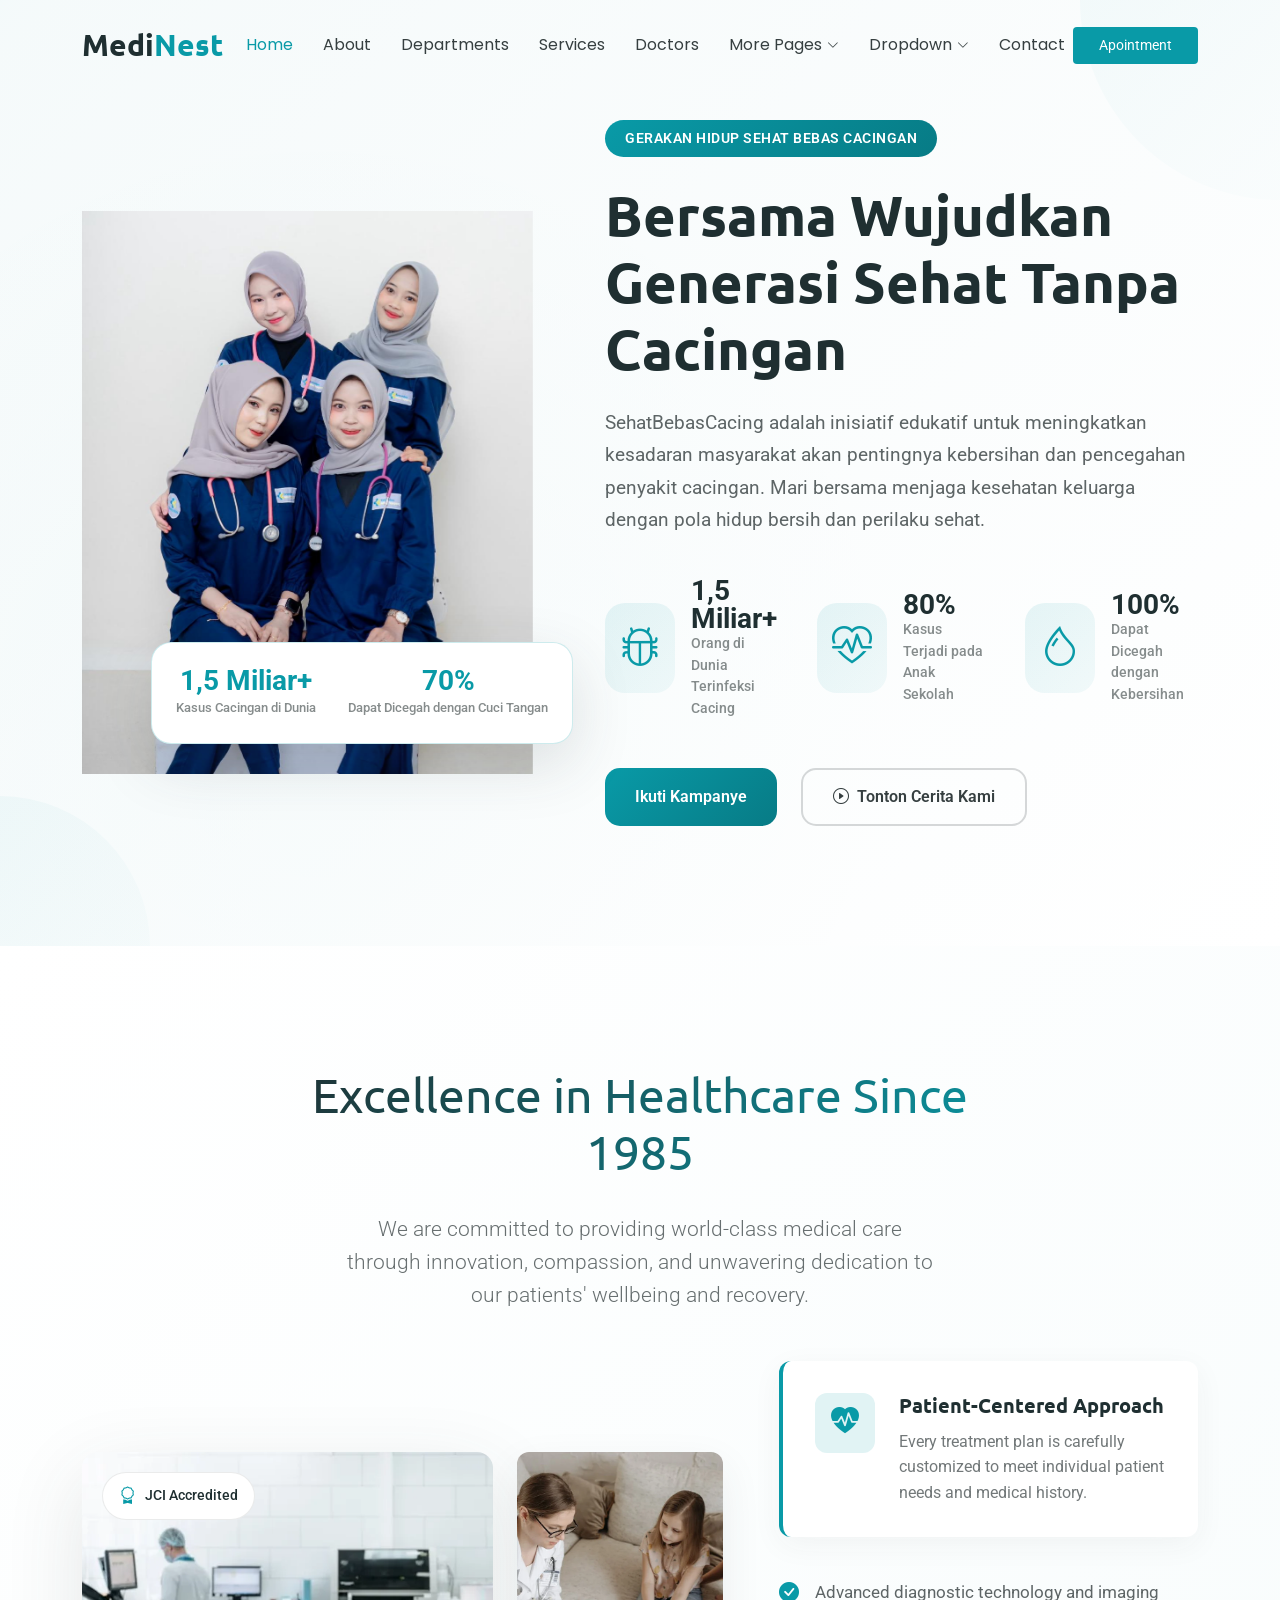
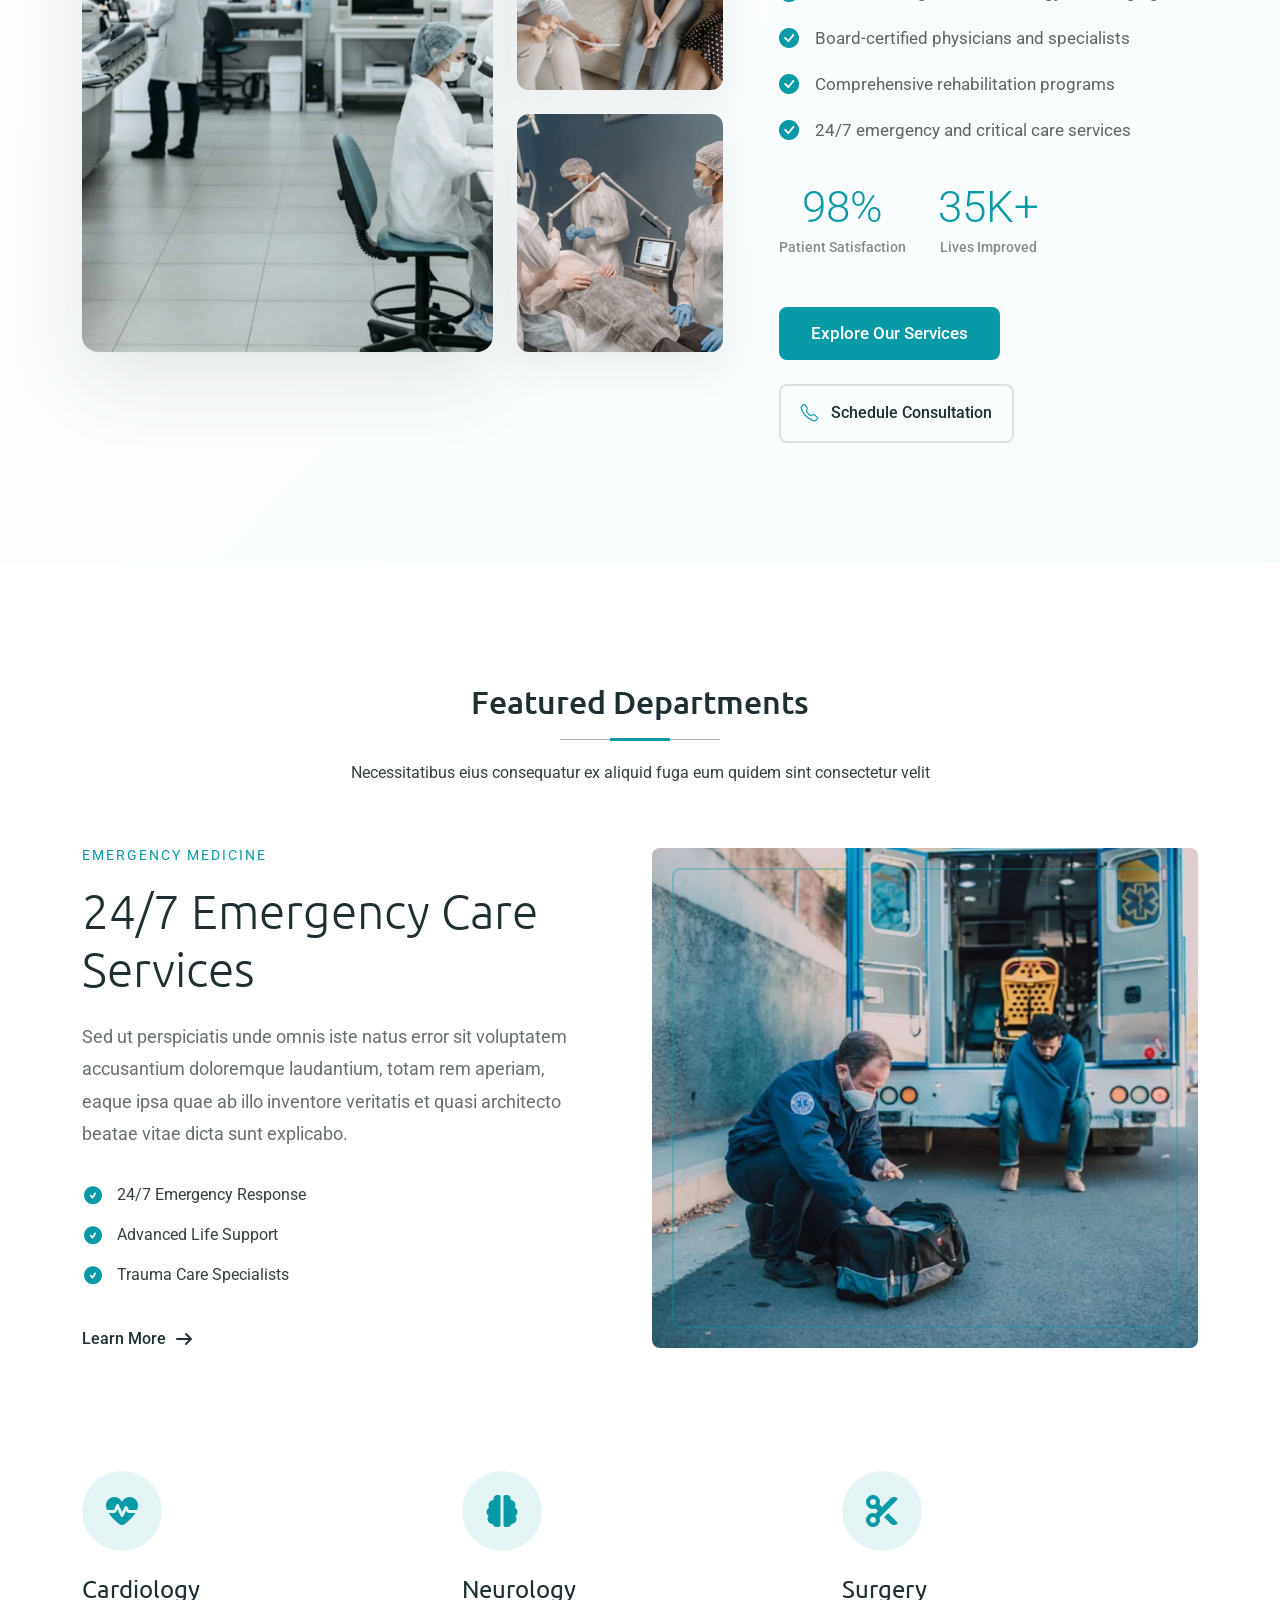
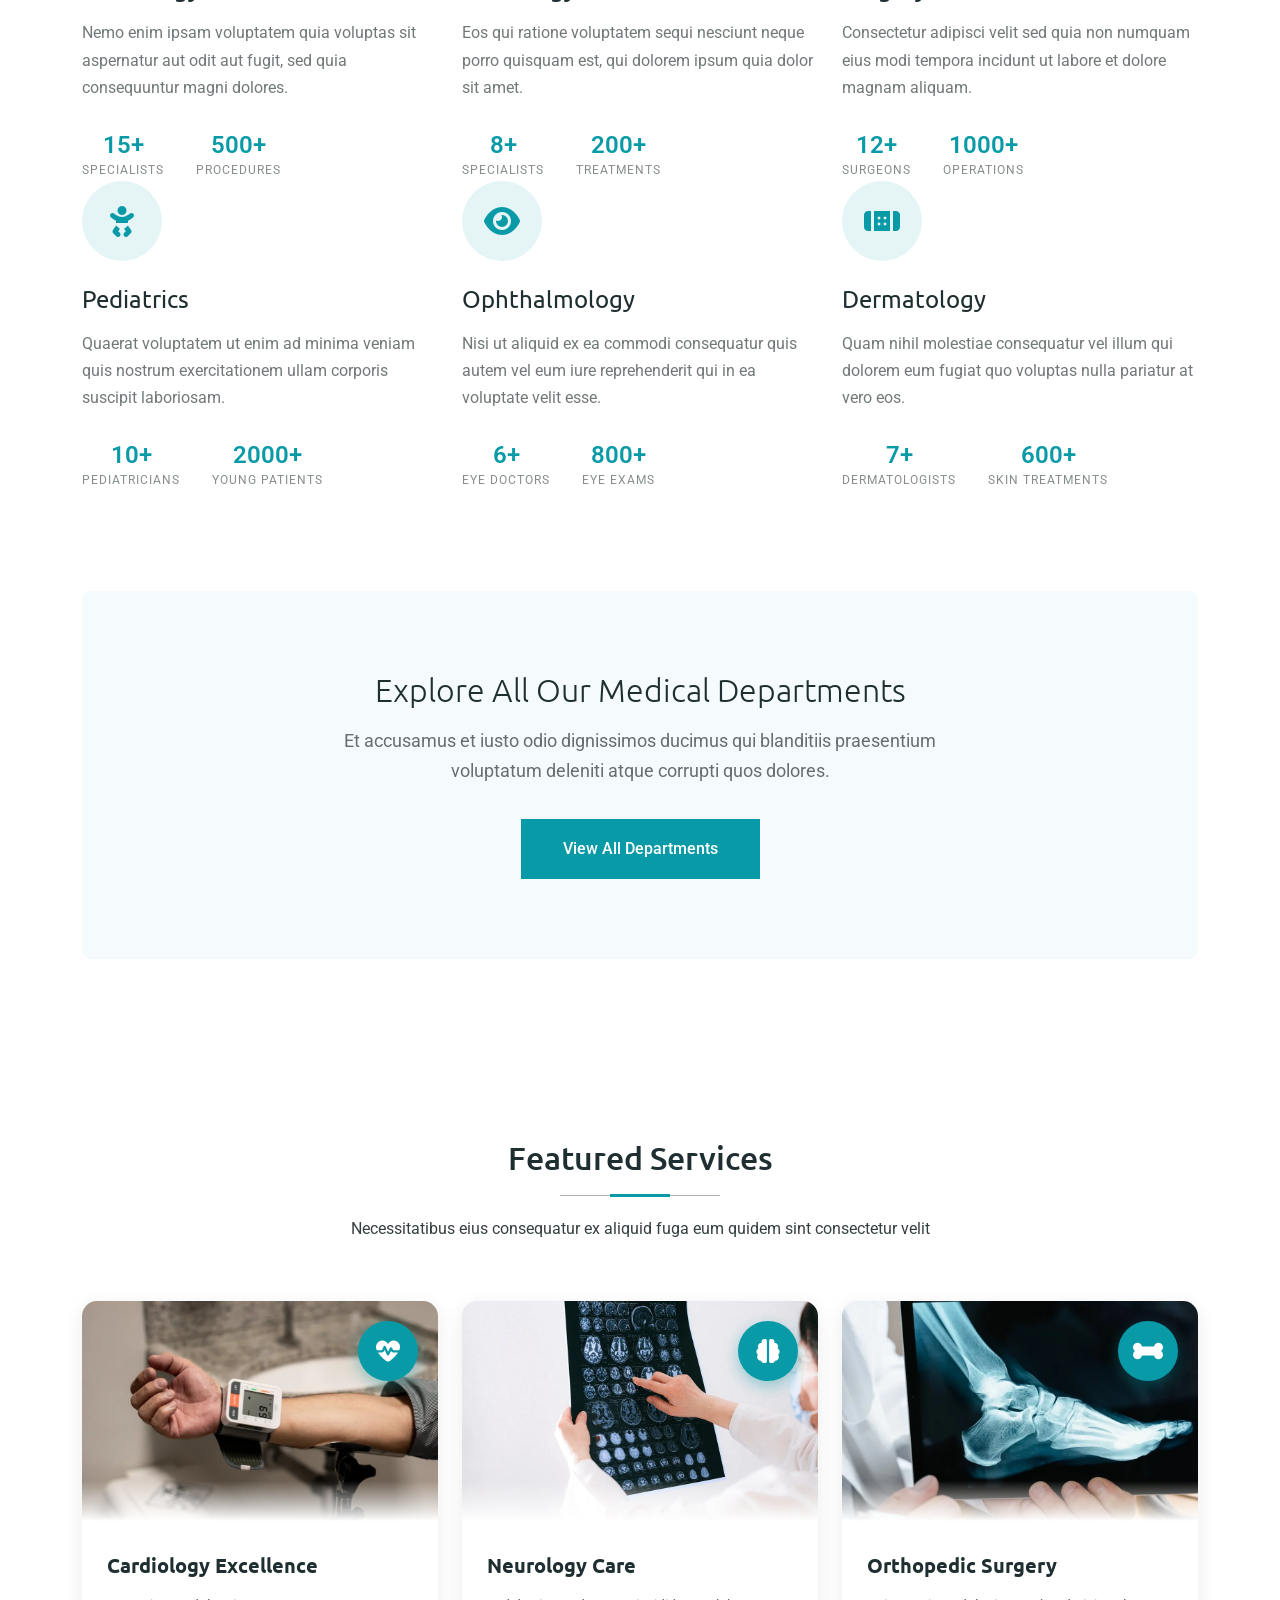
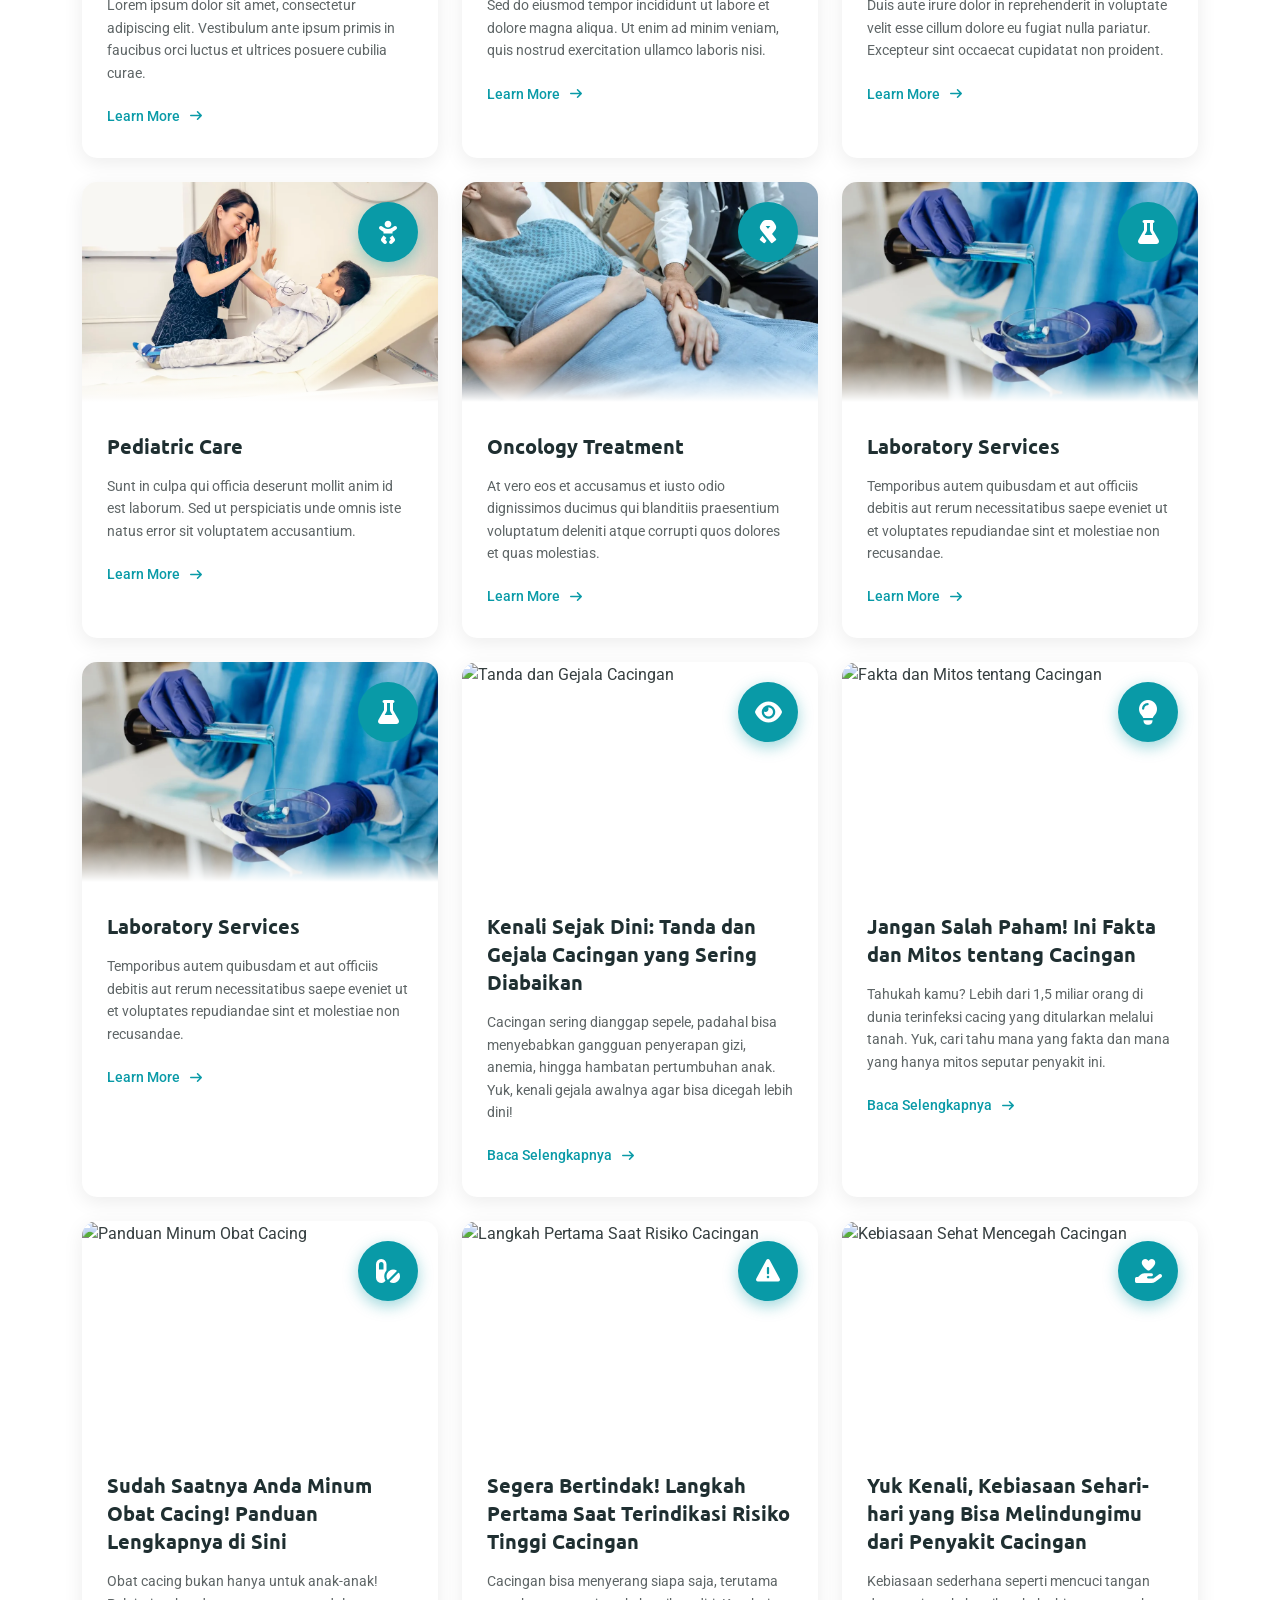
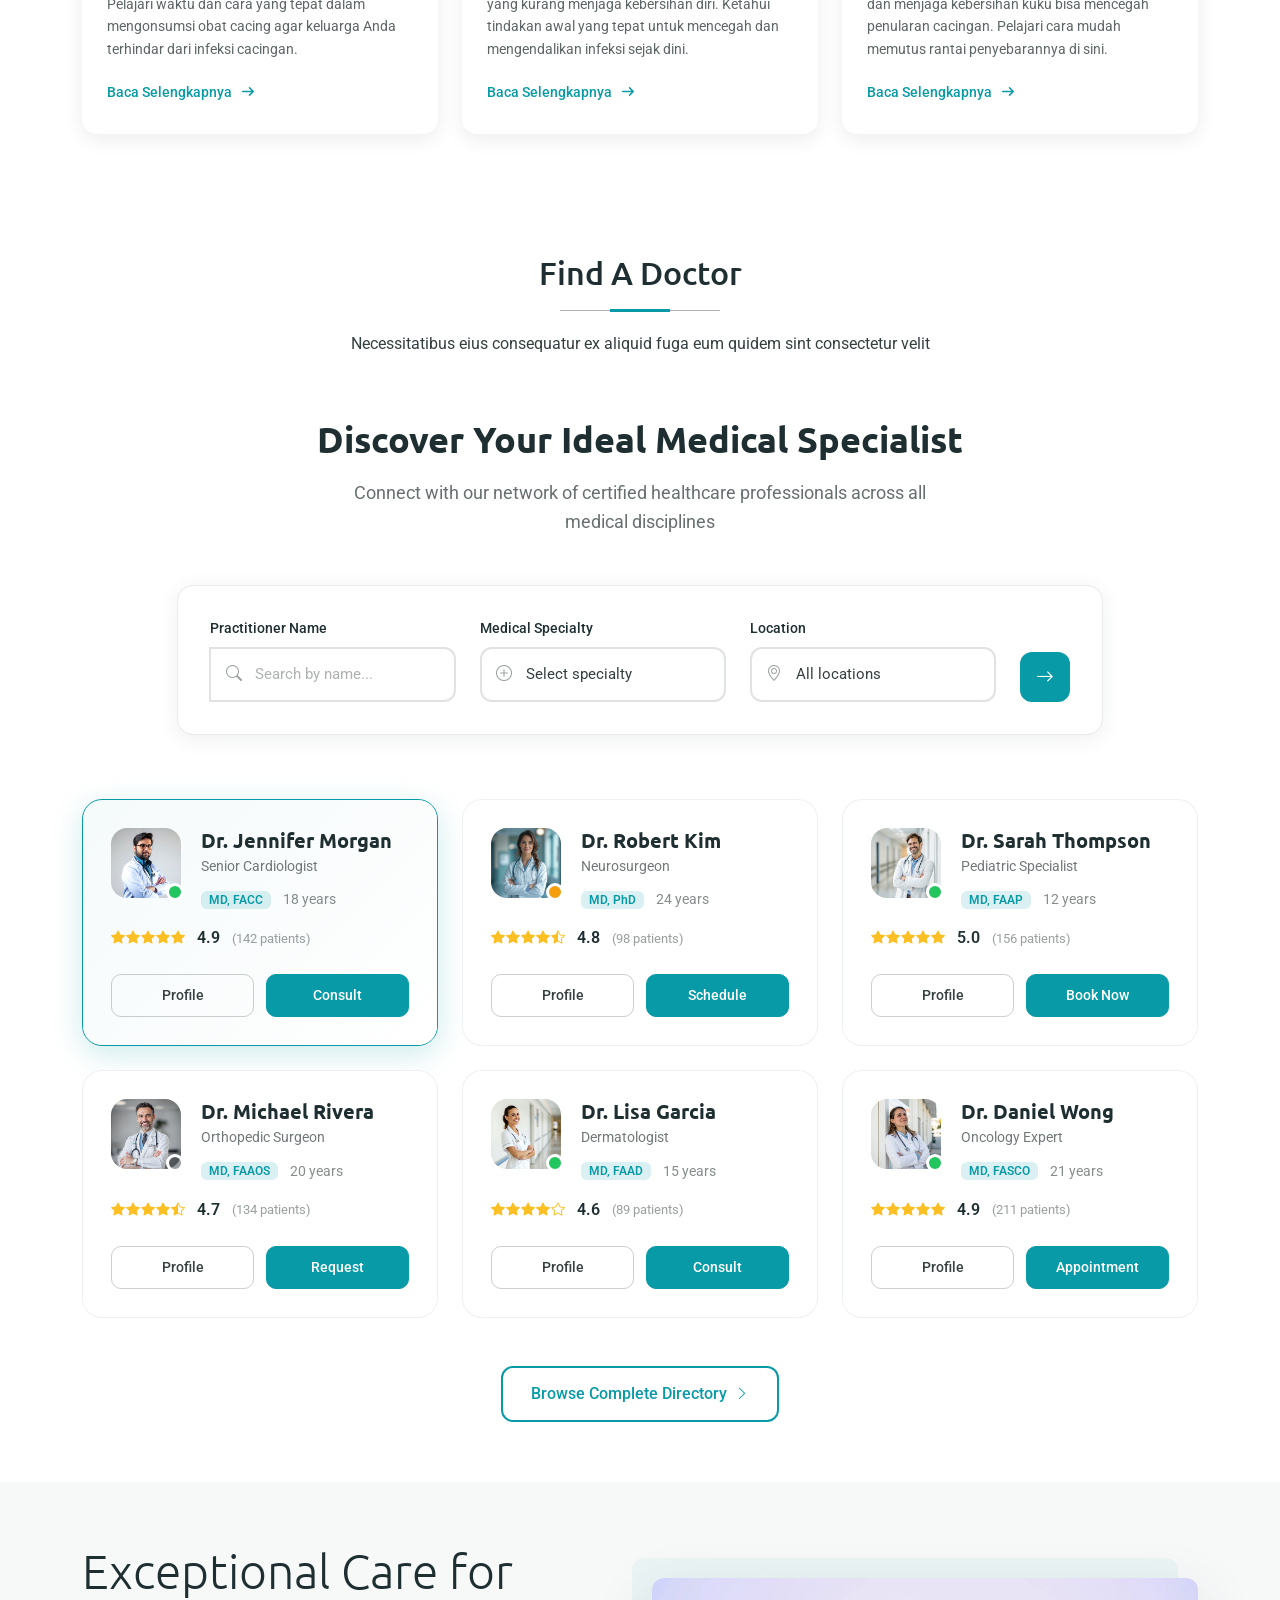
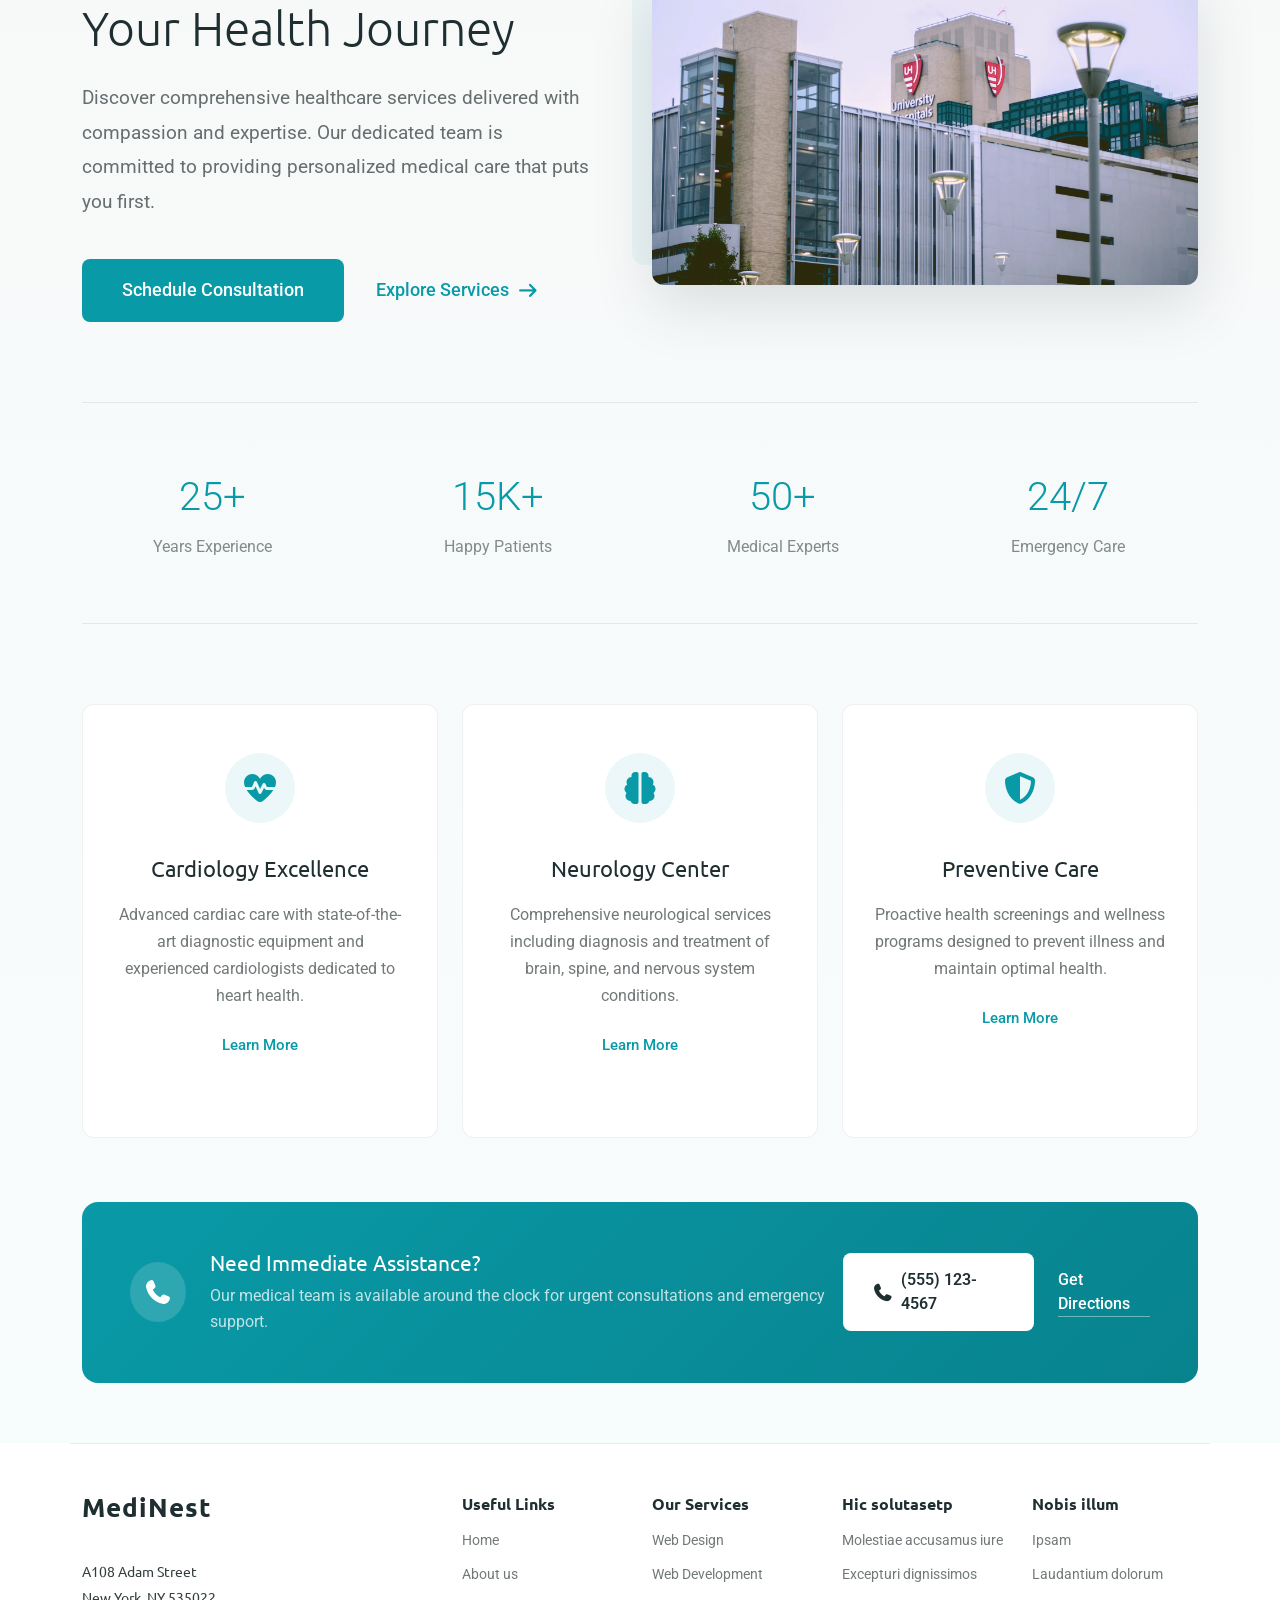
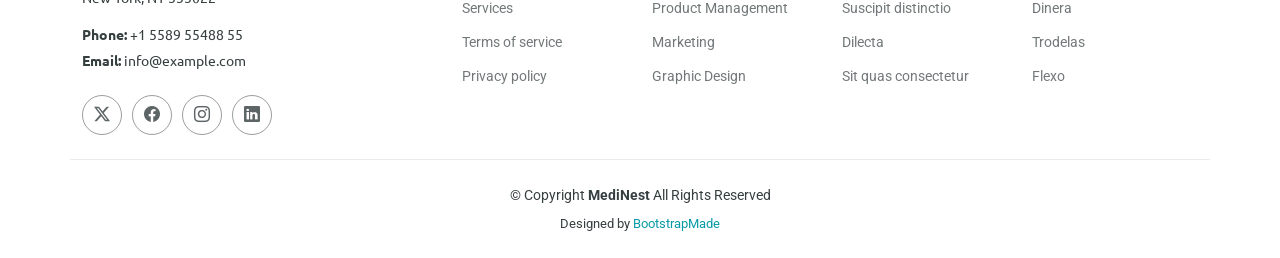
==== index.html @ 5db94410 "first commit" ====
<!DOCTYPE html>
<html lang="en">

<head>
    <meta charset="utf-8">
    <meta content="width=device-width, initial-scale=1.0" name="viewport">
    <title>Index - MediNest Bootstrap Template</title>
    <meta name="description" content="">
    <meta name="keywords" content="">

    <!-- Favicons -->
    <link href="assets/img/favicon.png" rel="icon">
    <link href="assets/img/apple-touch-icon.png" rel="apple-touch-icon">

    <!-- Fonts -->
    <link href="https://fonts.googleapis.com" rel="preconnect">
    <link href="https://fonts.gstatic.com" rel="preconnect" crossorigin>
    <link
        href="https://fonts.googleapis.com/css2?family=Roboto:ital,wght@0,100;0,300;0,400;0,500;0,700;0,900;1,100;1,300;1,400;1,500;1,700;1,900&family=Poppins:ital,wght@0,100;0,200;0,300;0,400;0,500;0,600;0,700;0,800;0,900;1,100;1,200;1,300;1,400;1,500;1,600;1,700;1,800;1,900&family=Ubuntu:ital,wght@0,300;0,400;0,500;0,700;1,300;1,400;1,500;1,700&display=swap"
        rel="stylesheet">

    <!-- Vendor CSS Files -->
    <link href="assets/vendor/bootstrap/css/bootstrap.min.css" rel="stylesheet">
    <link href="assets/vendor/bootstrap-icons/bootstrap-icons.css" rel="stylesheet">
    <link href="assets/vendor/aos/aos.css" rel="stylesheet">
    <link href="assets/vendor/glightbox/css/glightbox.min.css" rel="stylesheet">
    <link href="assets/vendor/fontawesome-free/css/all.min.css" rel="stylesheet">
    <link href="assets/vendor/swiper/swiper-bundle.min.css" rel="stylesheet">

    <!-- Main CSS File -->
    <link href="assets/css/main.css" rel="stylesheet">

    <!-- =======================================================
  * Template Name: MediNest
  * Template URL: https://bootstrapmade.com/medinest-bootstrap-hospital-template/
  * Updated: Aug 11 2025 with Bootstrap v5.3.7
  * Author: BootstrapMade.com
  * License: https://bootstrapmade.com/license/
  ======================================================== -->
</head>

<body class="index-page">

    <header id="header" class="header d-flex align-items-center fixed-top">
        <div class="container position-relative d-flex align-items-center justify-content-between">

            <a href="index.html" class="logo d-flex align-items-center me-auto me-xl-0">
                <!-- Uncomment the line below if you also wish to use an image logo -->
                <!-- <img src="assets/img/logo.webp" alt=""> -->
                <h1 class="sitename">Medi<span>Nest</span></h1>
            </a>

            <nav id="navmenu" class="navmenu">
                <ul>
                    <li><a href="index.html" class="active">Home</a></li>
                    <li><a href="about.html">About</a></li>
                    <li><a href="departments.html">Departments</a></li>
                    <li><a href="services.html">Services</a></li>
                    <li><a href="doctors.html">Doctors</a></li>
                    <li class="dropdown"><a href="#"><span>More Pages</span> <i
                                class="bi bi-chevron-down toggle-dropdown"></i></a>
                        <ul>
                            <li><a href="department-details.html">Department Details</a></li>
                            <li><a href="service-details.html">Service Details</a></li>
                            <li><a href="appointment.html">Appointment</a></li>
                            <li><a href="testimonials.html">Testimonials</a></li>
                            <li><a href="faq.html">Frequently Asked Questions</a></li>
                            <li><a href="gallery.html">Gallery</a></li>
                            <li><a href="terms.html">Terms</a></li>
                            <li><a href="privacy.html">Privacy</a></li>
                            <li><a href="404.html">404</a></li>
                        </ul>
                    </li>
                    <li class="dropdown"><a href="#"><span>Dropdown</span> <i
                                class="bi bi-chevron-down toggle-dropdown"></i></a>
                        <ul>
                            <li><a href="#">Dropdown 1</a></li>
                            <li class="dropdown"><a href="#"><span>Deep Dropdown</span> <i
                                        class="bi bi-chevron-down toggle-dropdown"></i></a>
                                <ul>
                                    <li><a href="#">Deep Dropdown 1</a></li>
                                    <li><a href="#">Deep Dropdown 2</a></li>
                                    <li><a href="#">Deep Dropdown 3</a></li>
                                    <li><a href="#">Deep Dropdown 4</a></li>
                                    <li><a href="#">Deep Dropdown 5</a></li>
                                </ul>
                            </li>
                            <li><a href="#">Dropdown 2</a></li>
                            <li><a href="#">Dropdown 3</a></li>
                            <li><a href="#">Dropdown 4</a></li>
                        </ul>
                    </li>
                    <li><a href="contact.html">Contact</a></li>
                </ul>
                <i class="mobile-nav-toggle d-xl-none bi bi-list"></i>
            </nav>

            <a class="btn-getstarted" href="apointment.html">Apointment</a>

        </div>
    </header>

    <main class="main">

        <!-- Hero Section -->
        <section id="hero" class="hero section">
            <div class="container">
                <div class="row align-items-center">
                    <div class="col-lg-5">
                        <div class="hero-image" data-aos="fade-right" data-aos-delay="100">
                            <!-- <img src="assets/img/cacing/bareng2.jpg" alt="Healthcare Professional" class="img-fluid main-image"> -->
                            <div id="carouselExampleSlidesOnly" class="carousel slide" data-ride="carousel"
                                data-bs-ride="carousel" data-bs-interval="3000">
                                <div class="carousel-inner">
                                    <div class="carousel-item active">
                                        <img class="d-block w-100" src="assets/img/cacing/bareng1.jpg"
                                            alt="Edukasi Cegah Cacingan 1">
                                    </div>
                                    <div class="carousel-item">
                                        <img class="d-block w-100" src="assets/img/cacing/bareng2.jpg"
                                            alt="Edukasi Cegah Cacingan 2">
                                    </div>
                                    <div class="carousel-item">
                                        <img class="d-block w-100" src="assets/img/cacing/bareng3.jpg"
                                            alt="Edukasi Cegah Cacingan 3">
                                    </div>
                                </div>
                            </div>
                            <!-- <div class="floating-card emergency-card" data-aos="fade-up" data-aos-delay="300">
                                <div class="card-content">
                                    <i class="bi bi-telephone-fill"></i>
                                    <div class="text">
                                        <span class="label">Layanan Konsultasi</span>
                                        <span class="number">+62 811-2345-678</span>
                                    </div>
                                </div>
                            </div> -->
                            <div class="floating-card stats-card" data-aos="fade-up" data-aos-delay="400">
                                <div class="stat-item">
                                    <span class="number">1,5 Miliar+</span>
                                    <span class="label">Kasus Cacingan di Dunia</span>
                                </div>
                                <div class="stat-item">
                                    <span class="number">70%</span>
                                    <span class="label">Dapat Dicegah dengan Cuci Tangan</span>
                                </div>
                            </div>

                        </div>
                    </div>

                    <div class="col-lg-7">
                        <div class="hero-content" data-aos="fade-left" data-aos-delay="200">
                            <div class="badge-container">
                                <span class="hero-badge">Gerakan Hidup Sehat Bebas Cacingan</span>
                            </div>

                            <h1 class="hero-title">Bersama Wujudkan Generasi Sehat Tanpa Cacingan</h1>
                            <p class="hero-description">
                                SehatBebasCacing adalah inisiatif edukatif untuk meningkatkan kesadaran masyarakat akan
                                pentingnya kebersihan dan pencegahan penyakit cacingan.
                                Mari bersama menjaga kesehatan keluarga dengan pola hidup bersih dan perilaku sehat.
                            </p>

                            <div class="hero-stats">
                                <div class="stat-group">
                                    <div class="stat">
                                        <i class="bi bi-bug"></i>
                                        <div class="stat-text">
                                            <span class="number">1,5 Miliar+</span>
                                            <span class="label">Orang di Dunia Terinfeksi Cacing</span>
                                        </div>
                                    </div>
                                    <div class="stat">
                                        <i class="bi bi-heart-pulse"></i>
                                        <div class="stat-text">
                                            <span class="number">80%</span>
                                            <span class="label">Kasus Terjadi pada Anak Sekolah</span>
                                        </div>
                                    </div>
                                    <div class="stat">
                                        <i class="bi bi-droplet"></i>
                                        <div class="stat-text">
                                            <span class="number">100%</span>
                                            <span class="label">Dapat Dicegah dengan Kebersihan</span>
                                        </div>
                                    </div>
                                </div>
                            </div>


                            <div class="cta-section">
                                <div class="cta-buttons">
                                    <a href="#" class="btn btn-primary">Ikuti Kampanye</a>
                                    <a href="https://www.youtube.com/watch?v=Y7f98aduVJ8"
                                        class="btn btn-secondary glightbox">
                                        <i class="bi bi-play-circle"></i>
                                        Tonton Cerita Kami
                                    </a>
                                </div>
                                <!-- <div class="quick-actions">
                                    <a href="#" class="action-link">
                                        <i class="bi bi-calendar-check"></i>
                                        <span>Jadwal Kegiatan</span>
                                    </a>
                                    <a href="#" class="action-link">
                                        <i class="bi bi-chat-dots"></i>
                                        <span>Konsultasi Online</span>
                                    </a>
                                    <a href="#" class="action-link">
                                        <i class="bi bi-file-medical"></i>
                                        <span>Materi Edukasi</span>
                                    </a>
                                </div> -->
                            </div>
                        </div>
                    </div>
                </div>
            </div>

            <div class="background-elements">
                <div class="bg-shape shape-1"></div>
                <div class="bg-shape shape-2"></div>
                <div class="bg-pattern"></div>
            </div>
        </section><!-- /Hero Section -->


        <!-- Home About Section -->
        <section id="home-about" class="home-about section">

            <div class="container" data-aos="fade-up" data-aos-delay="100">

                <div class="row">
                    <div class="col-lg-8 mx-auto text-center mb-5" data-aos="fade-up" data-aos-delay="150">
                        <h2 class="section-heading">Excellence in Healthcare Since 1985</h2>
                        <p class="lead-description">We are committed to providing world-class medical care through
                            innovation, compassion, and unwavering dedication to our patients' wellbeing and recovery.
                        </p>
                    </div>
                </div>

                <div class="row align-items-center gy-5">
                    <div class="col-lg-7" data-aos="fade-right" data-aos-delay="200">
                        <div class="image-grid">
                            <div class="primary-image">
                                <img src="assets/img/health/facilities-6.webp" alt="Modern hospital facility"
                                    class="img-fluid">
                                <div class="certification-badge">
                                    <i class="bi bi-award"></i>
                                    <span>JCI Accredited</span>
                                </div>
                            </div>
                            <div class="secondary-images">
                                <div class="small-image">
                                    <img src="assets/img/health/consultation-3.webp" alt="Doctor consultation"
                                        class="img-fluid">
                                </div>
                                <div class="small-image">
                                    <img src="assets/img/health/surgery-2.webp" alt="Medical procedure"
                                        class="img-fluid">
                                </div>
                            </div>
                        </div>
                    </div>

                    <div class="col-lg-5" data-aos="fade-left" data-aos-delay="300">
                        <div class="content-wrapper">
                            <div class="highlight-box">
                                <div class="highlight-icon">
                                    <i class="bi bi-heart-pulse-fill"></i>
                                </div>
                                <div class="highlight-content">
                                    <h4>Patient-Centered Approach</h4>
                                    <p>Every treatment plan is carefully customized to meet individual patient needs and
                                        medical history.</p>
                                </div>
                            </div>

                            <div class="feature-list">
                                <div class="feature-item">
                                    <div class="feature-icon">
                                        <i class="bi bi-check-circle-fill"></i>
                                    </div>
                                    <div class="feature-text">Advanced diagnostic technology and imaging</div>
                                </div>
                                <div class="feature-item">
                                    <div class="feature-icon">
                                        <i class="bi bi-check-circle-fill"></i>
                                    </div>
                                    <div class="feature-text">Board-certified physicians and specialists</div>
                                </div>
                                <div class="feature-item">
                                    <div class="feature-icon">
                                        <i class="bi bi-check-circle-fill"></i>
                                    </div>
                                    <div class="feature-text">Comprehensive rehabilitation programs</div>
                                </div>
                                <div class="feature-item">
                                    <div class="feature-icon">
                                        <i class="bi bi-check-circle-fill"></i>
                                    </div>
                                    <div class="feature-text">24/7 emergency and critical care services</div>
                                </div>
                            </div>

                            <div class="metrics-row">
                                <div class="metric-box">
                                    <div class="metric-number">
                                        <span class="purecounter" data-purecounter-start="0"
                                            data-purecounter-end="98" data-purecounter-duration="0">98</span>%
                                    </div>
                                    <div class="metric-label">Patient Satisfaction</div>
                                </div>
                                <div class="metric-box">
                                    <div class="metric-number">
                                        <span class="purecounter" data-purecounter-start="0"
                                            data-purecounter-end="35" data-purecounter-duration="0">35</span>K+
                                    </div>
                                    <div class="metric-label">Lives Improved</div>
                                </div>
                            </div>

                            <div class="action-buttons">
                                <a href="about.html" class="btn-explore">Explore Our Services</a>
                                <a href="contact.html" class="btn-contact">
                                    <i class="bi bi-telephone"></i>
                                    Schedule Consultation
                                </a>
                            </div>
                        </div>
                    </div>
                </div>

            </div>

        </section><!-- /Home About Section -->

        <!-- Featured Departments Section -->
        <section id="featured-departments" class="featured-departments section">

            <!-- Section Title -->
            <div class="container section-title" data-aos="fade-up">
                <h2>Featured Departments</h2>
                <p>Necessitatibus eius consequatur ex aliquid fuga eum quidem sint consectetur velit</p>
            </div><!-- End Section Title -->

            <div class="container" data-aos="fade-up" data-aos-delay="100">

                <div class="departments-showcase">

                    <div class="featured-department" data-aos="fade-up" data-aos-delay="200">
                        <div class="row align-items-center">
                            <div class="col-lg-6 order-lg-1">
                                <div class="department-content">
                                    <div class="department-category">Emergency Medicine</div>
                                    <h2 class="department-title">24/7 Emergency Care Services</h2>
                                    <p class="department-description">Sed ut perspiciatis unde omnis iste natus error
                                        sit voluptatem accusantium doloremque laudantium, totam rem aperiam, eaque ipsa
                                        quae ab illo inventore veritatis et quasi architecto beatae vitae dicta sunt
                                        explicabo.</p>
                                    <div class="department-features">
                                        <div class="feature-item">
                                            <i class="fas fa-check-circle"></i>
                                            <span>24/7 Emergency Response</span>
                                        </div>
                                        <div class="feature-item">
                                            <i class="fas fa-check-circle"></i>
                                            <span>Advanced Life Support</span>
                                        </div>
                                        <div class="feature-item">
                                            <i class="fas fa-check-circle"></i>
                                            <span>Trauma Care Specialists</span>
                                        </div>
                                    </div>
                                    <a href="#" class="cta-link">Learn More <i
                                            class="fas fa-arrow-right"></i></a>
                                </div>
                            </div>
                            <div class="col-lg-6 order-lg-2">
                                <div class="department-visual">
                                    <div class="image-wrapper">
                                        <img src="assets/img/health/emergency-3.webp" alt="Emergency Department"
                                            class="img-fluid">
                                    </div>
                                </div>
                            </div>
                        </div>
                    </div>

                    <div class="departments-grid">
                        <div class="row">
                            <div class="col-lg-4 col-md-6" data-aos="fade-up" data-aos-delay="300">
                                <div class="department-card">
                                    <div class="card-icon">
                                        <i class="fas fa-heartbeat"></i>
                                    </div>
                                    <div class="card-content">
                                        <h3 class="card-title">Cardiology</h3>
                                        <p class="card-description">Nemo enim ipsam voluptatem quia voluptas sit
                                            aspernatur aut odit aut fugit, sed quia consequuntur magni dolores.</p>
                                        <div class="card-stats">
                                            <div class="stat-item">
                                                <span class="stat-number">15+</span>
                                                <span class="stat-label">Specialists</span>
                                            </div>
                                            <div class="stat-item">
                                                <span class="stat-number">500+</span>
                                                <span class="stat-label">Procedures</span>
                                            </div>
                                        </div>
                                    </div>
                                </div>
                            </div>

                            <div class="col-lg-4 col-md-6" data-aos="fade-up" data-aos-delay="350">
                                <div class="department-card">
                                    <div class="card-icon">
                                        <i class="fas fa-brain"></i>
                                    </div>
                                    <div class="card-content">
                                        <h3 class="card-title">Neurology</h3>
                                        <p class="card-description">Eos qui ratione voluptatem sequi nesciunt neque
                                            porro quisquam est, qui dolorem ipsum quia dolor sit amet.</p>
                                        <div class="card-stats">
                                            <div class="stat-item">
                                                <span class="stat-number">8+</span>
                                                <span class="stat-label">Specialists</span>
                                            </div>
                                            <div class="stat-item">
                                                <span class="stat-number">200+</span>
                                                <span class="stat-label">Treatments</span>
                                            </div>
                                        </div>
                                    </div>
                                </div>
                            </div>

                            <div class="col-lg-4 col-md-6" data-aos="fade-up" data-aos-delay="400">
                                <div class="department-card">
                                    <div class="card-icon">
                                        <i class="fas fa-cut"></i>
                                    </div>
                                    <div class="card-content">
                                        <h3 class="card-title">Surgery</h3>
                                        <p class="card-description">Consectetur adipisci velit sed quia non numquam
                                            eius modi tempora incidunt ut labore et dolore magnam aliquam.</p>
                                        <div class="card-stats">
                                            <div class="stat-item">
                                                <span class="stat-number">12+</span>
                                                <span class="stat-label">Surgeons</span>
                                            </div>
                                            <div class="stat-item">
                                                <span class="stat-number">1000+</span>
                                                <span class="stat-label">Operations</span>
                                            </div>
                                        </div>
                                    </div>
                                </div>
                            </div>

                            <div class="col-lg-4 col-md-6" data-aos="fade-up" data-aos-delay="450">
                                <div class="department-card">
                                    <div class="card-icon">
                                        <i class="fas fa-baby"></i>
                                    </div>
                                    <div class="card-content">
                                        <h3 class="card-title">Pediatrics</h3>
                                        <p class="card-description">Quaerat voluptatem ut enim ad minima veniam quis
                                            nostrum exercitationem ullam corporis suscipit laboriosam.</p>
                                        <div class="card-stats">
                                            <div class="stat-item">
                                                <span class="stat-number">10+</span>
                                                <span class="stat-label">Pediatricians</span>
                                            </div>
                                            <div class="stat-item">
                                                <span class="stat-number">2000+</span>
                                                <span class="stat-label">Young Patients</span>
                                            </div>
                                        </div>
                                    </div>
                                </div>
                            </div>

                            <div class="col-lg-4 col-md-6" data-aos="fade-up" data-aos-delay="500">
                                <div class="department-card">
                                    <div class="card-icon">
                                        <i class="fas fa-eye"></i>
                                    </div>
                                    <div class="card-content">
                                        <h3 class="card-title">Ophthalmology</h3>
                                        <p class="card-description">Nisi ut aliquid ex ea commodi consequatur quis
                                            autem vel eum iure reprehenderit qui in ea voluptate velit esse.</p>
                                        <div class="card-stats">
                                            <div class="stat-item">
                                                <span class="stat-number">6+</span>
                                                <span class="stat-label">Eye Doctors</span>
                                            </div>
                                            <div class="stat-item">
                                                <span class="stat-number">800+</span>
                                                <span class="stat-label">Eye Exams</span>
                                            </div>
                                        </div>
                                    </div>
                                </div>
                            </div>

                            <div class="col-lg-4 col-md-6" data-aos="fade-up" data-aos-delay="550">
                                <div class="department-card">
                                    <div class="card-icon">
                                        <i class="fas fa-band-aid"></i>
                                    </div>
                                    <div class="card-content">
                                        <h3 class="card-title">Dermatology</h3>
                                        <p class="card-description">Quam nihil molestiae consequatur vel illum qui
                                            dolorem eum fugiat quo voluptas nulla pariatur at vero eos.</p>
                                        <div class="card-stats">
                                            <div class="stat-item">
                                                <span class="stat-number">7+</span>
                                                <span class="stat-label">Dermatologists</span>
                                            </div>
                                            <div class="stat-item">
                                                <span class="stat-number">600+</span>
                                                <span class="stat-label">Skin Treatments</span>
                                            </div>
                                        </div>
                                    </div>
                                </div>
                            </div>
                        </div>
                    </div>

                    <div class="departments-cta" data-aos="fade-up" data-aos-delay="600">
                        <div class="cta-content">
                            <h3 class="cta-title">Explore All Our Medical Departments</h3>
                            <p class="cta-description">Et accusamus et iusto odio dignissimos ducimus qui blanditiis
                                praesentium voluptatum deleniti atque corrupti quos dolores.</p>
                            <a href="#" class="btn btn-primary">View All Departments</a>
                        </div>
                    </div>

                </div>

            </div>

        </section><!-- /Featured Departments Section -->

        <!-- Featured Services Section -->
        <section id="featured-services" class="featured-services section">

            <!-- Section Title -->
            <div class="container section-title" data-aos="fade-up">
                <h2>Featured Services</h2>
                <p>Necessitatibus eius consequatur ex aliquid fuga eum quidem sint consectetur velit</p>
            </div><!-- End Section Title -->

            <div class="container" data-aos="fade-up" data-aos-delay="100">

                <div class="row gy-4">

                    <div class="col-lg-4 col-md-6" data-aos="fade-up" data-aos-delay="200">
                        <div class="service-card">
                            <div class="service-icon">
                                <i class="fas fa-heartbeat"></i>
                            </div>
                            <div class="service-image">
                                <img src="assets/img/health/cardiology-2.webp" alt="Service" class="img-fluid"
                                    loading="lazy">
                            </div>
                            <div class="service-content">
                                <h3>Cardiology Excellence</h3>
                                <p>Lorem ipsum dolor sit amet, consectetur adipiscing elit. Vestibulum ante ipsum primis
                                    in faucibus orci luctus et ultrices posuere cubilia curae.</p>
                                <a href="#" class="service-link">Learn More <i
                                        class="fas fa-arrow-right"></i></a>
                            </div>
                        </div>
                    </div><!-- End Service Card -->

                    <div class="col-lg-4 col-md-6" data-aos="fade-up" data-aos-delay="300">
                        <div class="service-card">
                            <div class="service-icon">
                                <i class="fas fa-brain"></i>
                            </div>
                            <div class="service-image">
                                <img src="assets/img/health/neurology-3.webp" alt="Service" class="img-fluid"
                                    loading="lazy">
                            </div>
                            <div class="service-content">
                                <h3>Neurology Care</h3>
                                <p>Sed do eiusmod tempor incididunt ut labore et dolore magna aliqua. Ut enim ad minim
                                    veniam, quis nostrud exercitation ullamco laboris nisi.</p>
                                <a href="#" class="service-link">Learn More <i
                                        class="fas fa-arrow-right"></i></a>
                            </div>
                        </div>
                    </div><!-- End Service Card -->

                    <div class="col-lg-4 col-md-6" data-aos="fade-up" data-aos-delay="400">
                        <div class="service-card">
                            <div class="service-icon">
                                <i class="fas fa-bone"></i>
                            </div>
                            <div class="service-image">
                                <img src="assets/img/health/orthopedics-1.webp" alt="Service" class="img-fluid"
                                    loading="lazy">
                            </div>
                            <div class="service-content">
                                <h3>Orthopedic Surgery</h3>
                                <p>Duis aute irure dolor in reprehenderit in voluptate velit esse cillum dolore eu
                                    fugiat nulla pariatur. Excepteur sint occaecat cupidatat non proident.</p>
                                <a href="#" class="service-link">Learn More <i
                                        class="fas fa-arrow-right"></i></a>
                            </div>
                        </div>
                    </div><!-- End Service Card -->

                    <div class="col-lg-4 col-md-6" data-aos="fade-up" data-aos-delay="200">
                        <div class="service-card">
                            <div class="service-icon">
                                <i class="fas fa-baby"></i>
                            </div>
                            <div class="service-image">
                                <img src="assets/img/health/pediatrics-4.webp" alt="Service" class="img-fluid"
                                    loading="lazy">
                            </div>
                            <div class="service-content">
                                <h3>Pediatric Care</h3>
                                <p>Sunt in culpa qui officia deserunt mollit anim id est laborum. Sed ut perspiciatis
                                    unde omnis iste natus error sit voluptatem accusantium.</p>
                                <a href="#" class="service-link">Learn More <i
                                        class="fas fa-arrow-right"></i></a>
                            </div>
                        </div>
                    </div><!-- End Service Card -->

                    <div class="col-lg-4 col-md-6" data-aos="fade-up" data-aos-delay="300">
                        <div class="service-card">
                            <div class="service-icon">
                                <i class="fas fa-ribbon"></i>
                            </div>
                            <div class="service-image">
                                <img src="assets/img/health/oncology-2.webp" alt="Service" class="img-fluid"
                                    loading="lazy">
                            </div>
                            <div class="service-content">
                                <h3>Oncology Treatment</h3>
                                <p>At vero eos et accusamus et iusto odio dignissimos ducimus qui blanditiis praesentium
                                    voluptatum deleniti atque corrupti quos dolores et quas molestias.</p>
                                <a href="#" class="service-link">Learn More <i
                                        class="fas fa-arrow-right"></i></a>
                            </div>
                        </div>
                    </div><!-- End Service Card -->

                    <div class="col-lg-4 col-md-6" data-aos="fade-up" data-aos-delay="400">
                        <div class="service-card">
                            <div class="service-icon">
                                <i class="fas fa-flask"></i>
                            </div>
                            <div class="service-image">
                                <img src="assets/img/health/laboratory-3.webp" alt="Service" class="img-fluid"
                                    loading="lazy">
                            </div>
                            <div class="service-content">
                                <h3>Laboratory Services</h3>
                                <p>Temporibus autem quibusdam et aut officiis debitis aut rerum necessitatibus saepe
                                    eveniet ut et voluptates repudiandae sint et molestiae non recusandae.</p>
                                <a href="#" class="service-link">Learn More <i
                                        class="fas fa-arrow-right"></i></a>
                            </div>
                        </div>
                    </div><!-- End Service Card -->

                    <div class="col-lg-4 col-md-6" data-aos="fade-up" data-aos-delay="400">
                        <div class="service-card">
                            <div class="service-icon">
                                <i class="fas fa-flask"></i>
                            </div>
                            <div class="service-image">
                                <img src="assets/img/health/laboratory-3.webp" alt="Service" class="img-fluid"
                                    loading="lazy">
                            </div>
                            <div class="service-content">
                                <h3>Laboratory Services</h3>
                                <p>Temporibus autem quibusdam et aut officiis debitis aut rerum necessitatibus saepe
                                    eveniet ut et voluptates repudiandae sint et molestiae non recusandae.</p>
                                <a href="#" class="service-link">Learn More <i
                                        class="fas fa-arrow-right"></i></a>
                            </div>
                        </div>
                    </div><!-- End Service Card -->

                    <!-- Artikel 1 -->
                    <div class="col-lg-4 col-md-6" data-aos="fade-up" data-aos-delay="300">
                        <div class="service-card">
                            <div class="service-icon">
                                <i class="fas fa-eye"></i>
                            </div>
                            <div class="service-image">
                                <img src="https://bobobox.com/blog/wp-content/uploads/2021/02/IMG-1175.jpg" alt="Tanda dan Gejala Cacingan"
                                    class="img-fluid" loading="lazy">
                            </div>
                            <div class="service-content">
                                <h3>Kenali Sejak Dini: Tanda dan Gejala Cacingan yang Sering Diabaikan</h3>
                                <p>Cacingan sering dianggap sepele, padahal bisa menyebabkan gangguan penyerapan gizi,
                                    anemia, hingga hambatan pertumbuhan anak. Yuk, kenali gejala awalnya agar bisa
                                    dicegah lebih dini!</p>
                                <a href="#" class="service-link">Baca Selengkapnya <i
                                        class="fas fa-arrow-right"></i></a>
                            </div>
                        </div>
                    </div><!-- End Artikel Card -->

                    <!-- Artikel 2 -->
                    <div class="col-lg-4 col-md-6" data-aos="fade-up" data-aos-delay="400">
                        <div class="service-card">
                            <div class="service-icon">
                                <i class="fas fa-lightbulb"></i>
                            </div>
                            <div class="service-image">
                                <img src="https://tse3.mm.bing.net/th/id/OIP.3dJqaz4cfeL4J51S_tarlwHaEc?cb=12&w=800&h=480&rs=1&pid=ImgDetMain&o=7&rm=3" alt="Fakta dan Mitos tentang Cacingan"
                                    class="img-fluid" loading="lazy">
                            </div>
                            <div class="service-content">
                                <h3>Jangan Salah Paham! Ini Fakta dan Mitos tentang Cacingan</h3>
                                <p>Tahukah kamu? Lebih dari 1,5 miliar orang di dunia terinfeksi cacing yang ditularkan
                                    melalui tanah. Yuk, cari tahu mana yang fakta dan mana yang hanya mitos seputar
                                    penyakit ini.</p>
                                <a href="#" class="service-link">Baca Selengkapnya <i
                                        class="fas fa-arrow-right"></i></a>
                            </div>
                        </div>
                    </div><!-- End Artikel Card -->

                    <!-- Artikel 3 -->
                    <div class="col-lg-4 col-md-6" data-aos="fade-up" data-aos-delay="500">
                        <div class="service-card">
                            <div class="service-icon">
                                <i class="fas fa-pills"></i>
                            </div>
                            <div class="service-image">
                                <img src="https://blue.kumparan.com/image/upload/fl_progressive,fl_lossy,c_fill,q_auto:best,w_640/v1634025439/01hjcth466abc3zjyx93fzhsa0.jpg" alt="Panduan Minum Obat Cacing"
                                    class="img-fluid" loading="lazy">
                            </div>
                            <div class="service-content">
                                <h3>Sudah Saatnya Anda Minum Obat Cacing! Panduan Lengkapnya di Sini</h3>
                                <p>Obat cacing bukan hanya untuk anak-anak! Pelajari waktu dan cara yang tepat dalam
                                    mengonsumsi obat cacing agar keluarga Anda terhindar dari infeksi cacingan.</p>
                                <a href="#" class="service-link">Baca Selengkapnya <i
                                        class="fas fa-arrow-right"></i></a>
                            </div>
                        </div>
                    </div><!-- End Artikel Card -->

                    <!-- Artikel 4 -->
                    <div class="col-lg-4 col-md-6" data-aos="fade-up" data-aos-delay="600">
                        <div class="service-card">
                            <div class="service-icon">
                                <i class="fas fa-exclamation-triangle"></i>
                            </div>
                            <div class="service-image">
                                <img src="https://umsu.ac.id/health/wp-content/uploads/2024/09/Cacingan-Pada-Anak-Gejala-dan-Cara-Mengatasinya-750x375.jpg"
                                    alt="Langkah Pertama Saat Risiko Cacingan" class="img-fluid" loading="lazy">
                            </div>
                            <div class="service-content">
                                <h3>Segera Bertindak! Langkah Pertama Saat Terindikasi Risiko Tinggi Cacingan</h3>
                                <p>Cacingan bisa menyerang siapa saja, terutama yang kurang menjaga kebersihan diri.
                                    Ketahui tindakan awal yang tepat untuk mencegah dan mengendalikan infeksi sejak
                                    dini.</p>
                                <a href="#" class="service-link">Baca Selengkapnya <i
                                        class="fas fa-arrow-right"></i></a>
                            </div>
                        </div>
                    </div><!-- End Artikel Card -->

                    <!-- Artikel 5 -->
                    <div class="col-lg-4 col-md-6" data-aos="fade-up" data-aos-delay="700">
                        <div class="service-card">
                            <div class="service-icon">
                                <i class="fas fa-hand-holding-heart"></i>
                            </div>
                            <div class="service-image">
                                <img src="https://www.emc.id/storage/33524/cacingan.jpg"
                                    alt="Kebiasaan Sehat Mencegah Cacingan" class="img-fluid" loading="lazy">
                            </div>
                            <div class="service-content">
                                <h3>Yuk Kenali, Kebiasaan Sehari-hari yang Bisa Melindungimu dari Penyakit Cacingan</h3>
                                <p>Kebiasaan sederhana seperti mencuci tangan dan menjaga kebersihan kuku bisa mencegah
                                    penularan cacingan. Pelajari cara mudah memutus rantai penyebarannya di sini.</p>
                                <a href="#" class="service-link">Baca Selengkapnya <i
                                        class="fas fa-arrow-right"></i></a>
                            </div>
                        </div>
                    </div><!-- End Artikel Card -->


                </div>

            </div>

        </section><!-- /Featured Services Section -->

        <!-- Find A Doctor Section -->
        <section id="find-a-doctor" class="find-a-doctor section">

            <!-- Section Title -->
            <div class="container section-title" data-aos="fade-up">
                <h2>Find A Doctor</h2>
                <p>Necessitatibus eius consequatur ex aliquid fuga eum quidem sint consectetur velit</p>
            </div><!-- End Section Title -->

            <div class="container" data-aos="fade-up" data-aos-delay="100">

                <div class="row justify-content-center" data-aos="fade-up" data-aos-delay="200">
                    <div class="col-lg-10">
                        <div class="search-header">
                            <h2>Discover Your Ideal Medical Specialist</h2>
                            <p>Connect with our network of certified healthcare professionals across all medical
                                disciplines</p>
                        </div>

                        <div class="advanced-search-container">
                            <form class="search-form" action="forms/doctor-search.php" method="get">
                                <div class="search-row">
                                    <div class="search-field">
                                        <label>Practitioner Name</label>
                                        <div class="input-group">
                                            <i class="bi bi-search"></i>
                                            <input type="text" class="form-control" name="doctor_name"
                                                placeholder="Search by name...">
                                        </div>
                                    </div>
                                    <div class="search-field">
                                        <label>Medical Specialty</label>
                                        <div class="select-group">
                                            <i class="bi bi-plus-circle"></i>
                                            <select class="form-select" name="specialty">
                                                <option value="">Select specialty</option>
                                                <option value="cardiology">Cardiovascular Medicine</option>
                                                <option value="neurology">Neurological Sciences</option>
                                                <option value="orthopedics">Orthopedic Surgery</option>
                                                <option value="pediatrics">Pediatric Medicine</option>
                                                <option value="dermatology">Dermatological Care</option>
                                                <option value="oncology">Oncological Treatment</option>
                                            </select>
                                        </div>
                                    </div>
                                    <div class="search-field">
                                        <label>Location</label>
                                        <div class="select-group">
                                            <i class="bi bi-geo-alt"></i>
                                            <select class="form-select" name="location">
                                                <option value="">All locations</option>
                                                <option value="downtown">Downtown Medical Center</option>
                                                <option value="northside">Northside Clinic</option>
                                                <option value="westend">West End Hospital</option>
                                            </select>
                                        </div>
                                    </div>
                                    <button type="submit" class="search-submit">
                                        <i class="bi bi-arrow-right"></i>
                                    </button>
                                </div>
                            </form>
                        </div>
                    </div>
                </div>

                <div class="specialists-showcase" data-aos="fade-up" data-aos-delay="300">
                    <div class="specialist-card featured" data-aos="slide-up" data-aos-delay="100">
                        <div class="card-content">
                            <div class="specialist-info">
                                <div class="profile-section">
                                    <div class="profile-image">
                                        <img src="assets/img/health/staff-1.webp" alt="Dr. Jennifer Morgan"
                                            class="img-fluid">
                                        <div class="online-status active"></div>
                                    </div>
                                    <div class="specialist-data">
                                        <h3>Dr. Jennifer Morgan</h3>
                                        <p class="specialty">Senior Cardiologist</p>
                                        <div class="credentials">
                                            <span class="badge">MD, FACC</span>
                                            <span class="experience">18 years</span>
                                        </div>
                                    </div>
                                </div>
                                <div class="rating-info">
                                    <div class="stars-display">
                                        <i class="bi bi-star-fill"></i>
                                        <i class="bi bi-star-fill"></i>
                                        <i class="bi bi-star-fill"></i>
                                        <i class="bi bi-star-fill"></i>
                                        <i class="bi bi-star-fill"></i>
                                    </div>
                                    <span class="score">4.9</span>
                                    <small>(142 patients)</small>
                                </div>
                            </div>
                            <div class="quick-actions">
                                <a href="#" class="action-btn outline">Profile</a>
                                <a href="#" class="action-btn primary">Consult</a>
                            </div>
                        </div>
                    </div>

                    <div class="specialist-card" data-aos="slide-up" data-aos-delay="200">
                        <div class="card-content">
                            <div class="specialist-info">
                                <div class="profile-section">
                                    <div class="profile-image">
                                        <img src="assets/img/health/staff-3.webp" alt="Dr. Robert Kim"
                                            class="img-fluid">
                                        <div class="online-status busy"></div>
                                    </div>
                                    <div class="specialist-data">
                                        <h3>Dr. Robert Kim</h3>
                                        <p class="specialty">Neurosurgeon</p>
                                        <div class="credentials">
                                            <span class="badge">MD, PhD</span>
                                            <span class="experience">24 years</span>
                                        </div>
                                    </div>
                                </div>
                                <div class="rating-info">
                                    <div class="stars-display">
                                        <i class="bi bi-star-fill"></i>
                                        <i class="bi bi-star-fill"></i>
                                        <i class="bi bi-star-fill"></i>
                                        <i class="bi bi-star-fill"></i>
                                        <i class="bi bi-star-half"></i>
                                    </div>
                                    <span class="score">4.8</span>
                                    <small>(98 patients)</small>
                                </div>
                            </div>
                            <div class="quick-actions">
                                <a href="#" class="action-btn outline">Profile</a>
                                <a href="#" class="action-btn primary">Schedule</a>
                            </div>
                        </div>
                    </div>

                    <div class="specialist-card" data-aos="slide-up" data-aos-delay="300">
                        <div class="card-content">
                            <div class="specialist-info">
                                <div class="profile-section">
                                    <div class="profile-image">
                                        <img src="assets/img/health/staff-5.webp" alt="Dr. Sarah Thompson"
                                            class="img-fluid">
                                        <div class="online-status active"></div>
                                    </div>
                                    <div class="specialist-data">
                                        <h3>Dr. Sarah Thompson</h3>
                                        <p class="specialty">Pediatric Specialist</p>
                                        <div class="credentials">
                                            <span class="badge">MD, FAAP</span>
                                            <span class="experience">12 years</span>
                                        </div>
                                    </div>
                                </div>
                                <div class="rating-info">
                                    <div class="stars-display">
                                        <i class="bi bi-star-fill"></i>
                                        <i class="bi bi-star-fill"></i>
                                        <i class="bi bi-star-fill"></i>
                                        <i class="bi bi-star-fill"></i>
                                        <i class="bi bi-star-fill"></i>
                                    </div>
                                    <span class="score">5.0</span>
                                    <small>(156 patients)</small>
                                </div>
                            </div>
                            <div class="quick-actions">
                                <a href="#" class="action-btn outline">Profile</a>
                                <a href="#" class="action-btn primary">Book Now</a>
                            </div>
                        </div>
                    </div>

                    <div class="specialist-card" data-aos="slide-up" data-aos-delay="400">
                        <div class="card-content">
                            <div class="specialist-info">
                                <div class="profile-section">
                                    <div class="profile-image">
                                        <img src="assets/img/health/staff-7.webp" alt="Dr. Michael Rivera"
                                            class="img-fluid">
                                        <div class="online-status offline"></div>
                                    </div>
                                    <div class="specialist-data">
                                        <h3>Dr. Michael Rivera</h3>
                                        <p class="specialty">Orthopedic Surgeon</p>
                                        <div class="credentials">
                                            <span class="badge">MD, FAAOS</span>
                                            <span class="experience">20 years</span>
                                        </div>
                                    </div>
                                </div>
                                <div class="rating-info">
                                    <div class="stars-display">
                                        <i class="bi bi-star-fill"></i>
                                        <i class="bi bi-star-fill"></i>
                                        <i class="bi bi-star-fill"></i>
                                        <i class="bi bi-star-fill"></i>
                                        <i class="bi bi-star-half"></i>
                                    </div>
                                    <span class="score">4.7</span>
                                    <small>(134 patients)</small>
                                </div>
                            </div>
                            <div class="quick-actions">
                                <a href="#" class="action-btn outline">Profile</a>
                                <a href="#" class="action-btn primary">Request</a>
                            </div>
                        </div>
                    </div>

                    <div class="specialist-card" data-aos="slide-up" data-aos-delay="500">
                        <div class="card-content">
                            <div class="specialist-info">
                                <div class="profile-section">
                                    <div class="profile-image">
                                        <img src="assets/img/health/staff-9.webp" alt="Dr. Lisa Garcia"
                                            class="img-fluid">
                                        <div class="online-status active"></div>
                                    </div>
                                    <div class="specialist-data">
                                        <h3>Dr. Lisa Garcia</h3>
                                        <p class="specialty">Dermatologist</p>
                                        <div class="credentials">
                                            <span class="badge">MD, FAAD</span>
                                            <span class="experience">15 years</span>
                                        </div>
                                    </div>
                                </div>
                                <div class="rating-info">
                                    <div class="stars-display">
                                        <i class="bi bi-star-fill"></i>
                                        <i class="bi bi-star-fill"></i>
                                        <i class="bi bi-star-fill"></i>
                                        <i class="bi bi-star-fill"></i>
                                        <i class="bi bi-star"></i>
                                    </div>
                                    <span class="score">4.6</span>
                                    <small>(89 patients)</small>
                                </div>
                            </div>
                            <div class="quick-actions">
                                <a href="#" class="action-btn outline">Profile</a>
                                <a href="#" class="action-btn primary">Consult</a>
                            </div>
                        </div>
                    </div>

                    <div class="specialist-card" data-aos="slide-up" data-aos-delay="600">
                        <div class="card-content">
                            <div class="specialist-info">
                                <div class="profile-section">
                                    <div class="profile-image">
                                        <img src="assets/img/health/staff-12.webp" alt="Dr. Daniel Wong"
                                            class="img-fluid">
                                        <div class="online-status active"></div>
                                    </div>
                                    <div class="specialist-data">
                                        <h3>Dr. Daniel Wong</h3>
                                        <p class="specialty">Oncology Expert</p>
                                        <div class="credentials">
                                            <span class="badge">MD, FASCO</span>
                                            <span class="experience">21 years</span>
                                        </div>
                                    </div>
                                </div>
                                <div class="rating-info">
                                    <div class="stars-display">
                                        <i class="bi bi-star-fill"></i>
                                        <i class="bi bi-star-fill"></i>
                                        <i class="bi bi-star-fill"></i>
                                        <i class="bi bi-star-fill"></i>
                                        <i class="bi bi-star-fill"></i>
                                    </div>
                                    <span class="score">4.9</span>
                                    <small>(211 patients)</small>
                                </div>
                            </div>
                            <div class="quick-actions">
                                <a href="#" class="action-btn outline">Profile</a>
                                <a href="#" class="action-btn primary">Appointment</a>
                            </div>
                        </div>
                    </div>

                </div>

                <div class="text-center mt-5" data-aos="fade-up" data-aos-delay="700">
                    <a href="specialists.html" class="view-all-link">
                        Browse Complete Directory
                        <i class="bi bi-chevron-right"></i>
                    </a>
                </div>

            </div>

        </section><!-- /Find A Doctor Section -->

        <!-- Call To Action Section -->
        <section id="call-to-action" class="call-to-action section light-background">

            <div class="container" data-aos="fade-up" data-aos-delay="100">

                <div class="hero-content" data-aos="fade-up" data-aos-delay="200">
                    <div class="row align-items-center">
                        <div class="col-lg-6">
                            <div class="content-wrapper">
                                <h2>Exceptional Care for Your Health Journey</h2>
                                <p>Discover comprehensive healthcare services delivered with compassion and expertise.
                                    Our dedicated team is committed to providing personalized medical care that puts you
                                    first.</p>

                                <div class="action-buttons">
                                    <a href="appointment.html" class="primary-btn">Schedule Consultation</a>
                                    <a href="services.html" class="secondary-link">
                                        <span>Explore Services</span>
                                        <i class="fas fa-arrow-right"></i>
                                    </a>
                                </div>
                            </div>
                        </div>
                        <div class="col-lg-6">
                            <div class="hero-image" data-aos="zoom-in" data-aos-delay="300">
                                <img src="assets/img/health/showcase-2.webp" alt="Healthcare Excellence"
                                    class="img-fluid">
                            </div>
                        </div>
                    </div>
                </div>

                <div class="stats-section" data-aos="fade-up" data-aos-delay="400">
                    <div class="row">
                        <div class="col-lg-3 col-md-6">
                            <div class="stat-item">
                                <div class="stat-number">25+</div>
                                <div class="stat-label">Years Experience</div>
                            </div>
                        </div>
                        <div class="col-lg-3 col-md-6">
                            <div class="stat-item">
                                <div class="stat-number">15K+</div>
                                <div class="stat-label">Happy Patients</div>
                            </div>
                        </div>
                        <div class="col-lg-3 col-md-6">
                            <div class="stat-item">
                                <div class="stat-number">50+</div>
                                <div class="stat-label">Medical Experts</div>
                            </div>
                        </div>
                        <div class="col-lg-3 col-md-6">
                            <div class="stat-item">
                                <div class="stat-number">24/7</div>
                                <div class="stat-label">Emergency Care</div>
                            </div>
                        </div>
                    </div>
                </div>

                <div class="services-grid" data-aos="fade-up" data-aos-delay="500">
                    <div class="row">

                        <div class="col-lg-4 col-md-6">
                            <div class="service-card" data-aos="fade-up" data-aos-delay="100">
                                <div class="service-icon">
                                    <i class="fas fa-heartbeat"></i>
                                </div>
                                <h4>Cardiology Excellence</h4>
                                <p>Advanced cardiac care with state-of-the-art diagnostic equipment and experienced
                                    cardiologists dedicated to heart health.</p>
                                <a href="#" class="service-link">Learn More</a>
                            </div>
                        </div>

                        <div class="col-lg-4 col-md-6">
                            <div class="service-card" data-aos="fade-up" data-aos-delay="200">
                                <div class="service-icon">
                                    <i class="fas fa-brain"></i>
                                </div>
                                <h4>Neurology Center</h4>
                                <p>Comprehensive neurological services including diagnosis and treatment of brain,
                                    spine, and nervous system conditions.</p>
                                <a href="#" class="service-link">Learn More</a>
                            </div>
                        </div>

                        <div class="col-lg-4 col-md-6">
                            <div class="service-card" data-aos="fade-up" data-aos-delay="300">
                                <div class="service-icon">
                                    <i class="fas fa-shield-alt"></i>
                                </div>
                                <h4>Preventive Care</h4>
                                <p>Proactive health screenings and wellness programs designed to prevent illness and
                                    maintain optimal health.</p>
                                <a href="#" class="service-link">Learn More</a>
                            </div>
                        </div>

                    </div>
                </div>

                <div class="contact-banner" data-aos="zoom-in" data-aos-delay="600">
                    <div class="banner-content">
                        <div class="contact-info">
                            <div class="contact-icon">
                                <i class="fas fa-phone"></i>
                            </div>
                            <div class="contact-text">
                                <h5>Need Immediate Assistance?</h5>
                                <p>Our medical team is available around the clock for urgent consultations and emergency
                                    support.</p>
                            </div>
                        </div>
                        <div class="contact-actions">
                            <a href="tel:+15551234567" class="call-btn">
                                <i class="fas fa-phone"></i>
                                (555) 123-4567
                            </a>
                            <a href="contact.html" class="contact-link">Get Directions</a>
                        </div>
                    </div>
                </div>

            </div>

        </section><!-- /Call To Action Section -->

    </main>

    <footer id="footer" class="footer position-relative">

        <div class="container footer-top">
            <div class="row gy-4">
                <div class="col-lg-4 col-md-6 footer-about">
                    <a href="index.html" class="logo d-flex align-items-center">
                        <span class="sitename">MediNest</span>
                    </a>
                    <div class="footer-contact pt-3">
                        <p>A108 Adam Street</p>
                        <p>New York, NY 535022</p>
                        <p class="mt-3"><strong>Phone:</strong> <span>+1 5589 55488 55</span></p>
                        <p><strong>Email:</strong> <span>info@example.com</span></p>
                    </div>
                    <div class="social-links d-flex mt-4">
                        <a href=""><i class="bi bi-twitter-x"></i></a>
                        <a href=""><i class="bi bi-facebook"></i></a>
                        <a href=""><i class="bi bi-instagram"></i></a>
                        <a href=""><i class="bi bi-linkedin"></i></a>
                    </div>
                </div>

                <div class="col-lg-2 col-md-3 footer-links">
                    <h4>Useful Links</h4>
                    <ul>
                        <li><a href="#">Home</a></li>
                        <li><a href="#">About us</a></li>
                        <li><a href="#">Services</a></li>
                        <li><a href="#">Terms of service</a></li>
                        <li><a href="#">Privacy policy</a></li>
                    </ul>
                </div>

                <div class="col-lg-2 col-md-3 footer-links">
                    <h4>Our Services</h4>
                    <ul>
                        <li><a href="#">Web Design</a></li>
                        <li><a href="#">Web Development</a></li>
                        <li><a href="#">Product Management</a></li>
                        <li><a href="#">Marketing</a></li>
                        <li><a href="#">Graphic Design</a></li>
                    </ul>
                </div>

                <div class="col-lg-2 col-md-3 footer-links">
                    <h4>Hic solutasetp</h4>
                    <ul>
                        <li><a href="#">Molestiae accusamus iure</a></li>
                        <li><a href="#">Excepturi dignissimos</a></li>
                        <li><a href="#">Suscipit distinctio</a></li>
                        <li><a href="#">Dilecta</a></li>
                        <li><a href="#">Sit quas consectetur</a></li>
                    </ul>
                </div>

                <div class="col-lg-2 col-md-3 footer-links">
                    <h4>Nobis illum</h4>
                    <ul>
                        <li><a href="#">Ipsam</a></li>
                        <li><a href="#">Laudantium dolorum</a></li>
                        <li><a href="#">Dinera</a></li>
                        <li><a href="#">Trodelas</a></li>
                        <li><a href="#">Flexo</a></li>
                    </ul>
                </div>

            </div>
        </div>

        <div class="container copyright text-center mt-4">
            <p>© <span>Copyright</span> <strong>MediNest</strong>&nbsp;<span>All Rights Reserved</span></p>
            <div class="credits">
                <!-- All the links in the footer should remain intact. -->
                <!-- You can delete the links only if you've purchased the pro version. -->
                <!-- Licensing information: https://bootstrapmade.com/license/ -->
                <!-- Purchase the pro version with working PHP/AJAX contact form: [buy-url] -->
                Designed by <a href="https://bootstrapmade.com/">BootstrapMade</a>
            </div>
        </div>

    </footer>

    <!-- Scroll Top -->
    <a href="#" id="scroll-top" class="scroll-top d-flex align-items-center justify-content-center"><i
            class="bi bi-arrow-up-short"></i></a>

    <!-- Preloader -->
    <div id="preloader"></div>

    <!-- Vendor JS Files -->
    <script src="assets/vendor/bootstrap/js/bootstrap.bundle.min.js"></script>
    <script src="assets/vendor/php-email-form/validate.js"></script>
    <script src="assets/vendor/aos/aos.js"></script>
    <script src="assets/vendor/glightbox/js/glightbox.min.js"></script>
    <script src="assets/vendor/purecounter/purecounter_vanilla.js"></script>
    <script src="assets/vendor/imagesloaded/imagesloaded.pkgd.min.js"></script>
    <script src="assets/vendor/isotope-layout/isotope.pkgd.min.js"></script>
    <script src="assets/vendor/swiper/swiper-bundle.min.js"></script>

    <!-- Main JS File -->
    <script src="assets/js/main.js"></script>

</body>

</html>
---- assets/css/main.css ----
/**
* Template Name: MediNest
* Template URL: https://bootstrapmade.com/medinest-bootstrap-hospital-template/
* Updated: Aug 11 2025 with Bootstrap v5.3.7
* Author: BootstrapMade.com
* License: https://bootstrapmade.com/license/
*/

@charset "UTF-8";

/*--------------------------------------------------------------
# Font & Color Variables
# Help: https://bootstrapmade.com/color-system/
--------------------------------------------------------------*/
/* Fonts */
:root {
  --default-font: "Roboto", system-ui, -apple-system, "Segoe UI", Roboto,
    "Helvetica Neue", Arial, "Noto Sans", "Liberation Sans", sans-serif,
    "Apple Color Emoji", "Segoe UI Emoji", "Segoe UI Symbol", "Noto Color Emoji";
  --heading-font: "Ubuntu", sans-serif;
  --nav-font: "Poppins", sans-serif;
}

/* Global Colors - The following color variables are used throughout the website. Updating them here will change the color scheme of the entire website */
:root {
  --background-color: #ffffff; /* Background color for the entire website, including individual sections */
  --default-color: #363f40; /* Default color used for the majority of the text content across the entire website */
  --heading-color: #1f2f31; /* Color for headings, subheadings and title throughout the website */
  --accent-color: #099aa7; /* Accent color that represents your brand on the website. It's used for buttons, links, and other elements that need to stand out */
  --surface-color: #ffffff; /* The surface color is used as a background of boxed elements within sections, such as cards, icon boxes, or other elements that require a visual separation from the global background. */
  --contrast-color: #ffffff; /* Contrast color for text, ensuring readability against backgrounds of accent, heading, or default colors. */
}

/* Nav Menu Colors - The following color variables are used specifically for the navigation menu. They are separate from the global colors to allow for more customization options */
:root {
  --nav-color: #363f40; /* The default color of the main navmenu links */
  --nav-hover-color: #099aa7; /* Applied to main navmenu links when they are hovered over or active */
  --nav-mobile-background-color: #ffffff; /* Used as the background color for mobile navigation menu */
  --nav-dropdown-background-color: #ffffff; /* Used as the background color for dropdown items that appear when hovering over primary navigation items */
  --nav-dropdown-color: #363f40; /* Used for navigation links of the dropdown items in the navigation menu. */
  --nav-dropdown-hover-color: #099aa7; /* Similar to --nav-hover-color, this color is applied to dropdown navigation links when they are hovered over. */
}

/* Color Presets - These classes override global colors when applied to any section or element, providing reuse of the sam color scheme. */

.light-background {
  --background-color: #f7f9f9;
  --surface-color: #ffffff;
}

.dark-background {
  --background-color: #021418;
  --default-color: #ffffff;
  --heading-color: #ffffff;
  --surface-color: #11262a;
  --contrast-color: #ffffff;
}

/* Smooth scroll */
:root {
  scroll-behavior: smooth;
}

/*--------------------------------------------------------------
# General Styling & Shared Classes
--------------------------------------------------------------*/
body {
  color: var(--default-color);
  background-color: var(--background-color);
  font-family: var(--default-font);
}

a {
  color: var(--accent-color);
  text-decoration: none;
  transition: 0.3s;
}

a:hover {
  color: color-mix(in srgb, var(--accent-color), transparent 25%);
  text-decoration: none;
}

h1,
h2,
h3,
h4,
h5,
h6 {
  color: var(--heading-color);
  font-family: var(--heading-font);
}

/* PHP Email Form Messages
------------------------------*/
.php-email-form .error-message {
  display: none;
  background: #df1529;
  color: #ffffff;
  text-align: left;
  padding: 15px;
  margin-bottom: 24px;
  font-weight: 600;
}

.php-email-form .sent-message {
  display: none;
  color: #ffffff;
  background: #059652;
  text-align: center;
  padding: 15px;
  margin-bottom: 24px;
  font-weight: 600;
}

.php-email-form .loading {
  display: none;
  background: var(--surface-color);
  text-align: center;
  padding: 15px;
  margin-bottom: 24px;
}

.php-email-form .loading:before {
  content: "";
  display: inline-block;
  border-radius: 50%;
  width: 24px;
  height: 24px;
  margin: 0 10px -6px 0;
  border: 3px solid var(--accent-color);
  border-top-color: var(--surface-color);
  animation: php-email-form-loading 1s linear infinite;
}

@keyframes php-email-form-loading {
  0% {
    transform: rotate(0deg);
  }

  100% {
    transform: rotate(360deg);
  }
}

/*--------------------------------------------------------------
# Global Header
--------------------------------------------------------------*/
.header {
  --background-color: rgba(255, 255, 255, 0);
  color: var(--default-color);
  background-color: var(--background-color);
  padding: 15px 0;
  transition: all 0.5s;
  z-index: 997;
}

.header .logo {
  line-height: 1;
}

.header .logo img {
  max-height: 36px;
  margin-right: 8px;
}

.header .logo h1 {
  font-size: 30px;
  margin: 0;
  font-weight: 700;
  color: var(--heading-color);
}

.header .logo h1 span {
  color: var(--accent-color);
}

.header .btn-getstarted,
.header .btn-getstarted:focus {
  color: var(--contrast-color);
  background: var(--accent-color);
  font-size: 14px;
  padding: 8px 26px;
  margin: 0;
  border-radius: 4px;
  transition: 0.3s;
}

.header .btn-getstarted:hover,
.header .btn-getstarted:focus:hover {
  color: var(--contrast-color);
  background: color-mix(in srgb, var(--accent-color), transparent 15%);
}

@media (max-width: 1200px) {
  .header .logo {
    order: 1;
  }

  .header .btn-getstarted {
    order: 2;
    margin: 0 15px 0 0;
    padding: 6px 20px;
  }

  .header .navmenu {
    order: 3;
  }
}

.scrolled .header {
  box-shadow: 0px 0 18px rgba(0, 0, 0, 0.1);
}

/* Global Header on Scroll
------------------------------*/
.scrolled .header {
  --background-color: #ffffff;
}

/*--------------------------------------------------------------
# Navigation Menu
--------------------------------------------------------------*/
/* Navmenu - Desktop */
@media (min-width: 1200px) {
  .navmenu {
    padding: 0;
  }

  .navmenu ul {
    margin: 0;
    padding: 0;
    display: flex;
    list-style: none;
    align-items: center;
  }

  .navmenu li {
    position: relative;
  }

  .navmenu a,
  .navmenu a:focus {
    color: var(--nav-color);
    padding: 18px 15px;
    font-size: 16px;
    font-family: var(--nav-font);
    font-weight: 400;
    display: flex;
    align-items: center;
    justify-content: space-between;
    white-space: nowrap;
    transition: 0.3s;
  }

  .navmenu a i,
  .navmenu a:focus i {
    font-size: 12px;
    line-height: 0;
    margin-left: 5px;
    transition: 0.3s;
  }

  .navmenu li:last-child a {
    padding-right: 0;
  }

  .navmenu li:hover > a,
  .navmenu .active,
  .navmenu .active:focus {
    color: var(--nav-hover-color);
  }

  .navmenu .dropdown ul {
    margin: 0;
    padding: 10px 0;
    background: var(--nav-dropdown-background-color);
    display: block;
    position: absolute;
    visibility: hidden;
    left: 14px;
    top: 130%;
    opacity: 0;
    transition: 0.3s;
    border-radius: 4px;
    z-index: 99;
    box-shadow: 0px 0px 30px rgba(0, 0, 0, 0.1);
  }

  .navmenu .dropdown ul li {
    min-width: 200px;
  }

  .navmenu .dropdown ul a {
    padding: 10px 20px;
    font-size: 15px;
    text-transform: none;
    color: var(--nav-dropdown-color);
  }

  .navmenu .dropdown ul a i {
    font-size: 12px;
  }

  .navmenu .dropdown ul a:hover,
  .navmenu .dropdown ul .active:hover,
  .navmenu .dropdown ul li:hover > a {
    color: var(--nav-dropdown-hover-color);
  }

  .navmenu .dropdown:hover > ul {
    opacity: 1;
    top: 100%;
    visibility: visible;
  }

  .navmenu .dropdown .dropdown ul {
    top: 0;
    left: -90%;
    visibility: hidden;
  }

  .navmenu .dropdown .dropdown:hover > ul {
    opacity: 1;
    top: 0;
    left: -100%;
    visibility: visible;
  }
}

/* Navmenu - Mobile */
@media (max-width: 1199px) {
  .mobile-nav-toggle {
    color: var(--nav-color);
    font-size: 28px;
    line-height: 0;
    margin-right: 10px;
    cursor: pointer;
    transition: color 0.3s;
  }

  .navmenu {
    padding: 0;
    z-index: 9997;
  }

  .navmenu ul {
    display: none;
    list-style: none;
    position: absolute;
    inset: 60px 20px 20px 20px;
    padding: 10px 0;
    margin: 0;
    border-radius: 6px;
    background-color: var(--nav-mobile-background-color);
    overflow-y: auto;
    transition: 0.3s;
    z-index: 9998;
    box-shadow: 0px 0px 30px rgba(0, 0, 0, 0.1);
  }

  .navmenu a,
  .navmenu a:focus {
    color: var(--nav-dropdown-color);
    padding: 10px 20px;
    font-family: var(--nav-font);
    font-size: 17px;
    font-weight: 500;
    display: flex;
    align-items: center;
    justify-content: space-between;
    white-space: nowrap;
    transition: 0.3s;
  }

  .navmenu a i,
  .navmenu a:focus i {
    font-size: 12px;
    line-height: 0;
    margin-left: 5px;
    width: 30px;
    height: 30px;
    display: flex;
    align-items: center;
    justify-content: center;
    border-radius: 50%;
    transition: 0.3s;
    background-color: color-mix(in srgb, var(--accent-color), transparent 90%);
  }

  .navmenu a i:hover,
  .navmenu a:focus i:hover {
    background-color: var(--accent-color);
    color: var(--contrast-color);
  }

  .navmenu a:hover,
  .navmenu .active,
  .navmenu .active:focus {
    color: var(--nav-dropdown-hover-color);
  }

  .navmenu .active i,
  .navmenu .active:focus i {
    background-color: var(--accent-color);
    color: var(--contrast-color);
    transform: rotate(180deg);
  }

  .navmenu .dropdown ul {
    position: static;
    display: none;
    z-index: 99;
    padding: 10px 0;
    margin: 10px 20px;
    background-color: var(--nav-dropdown-background-color);
    border: 1px solid color-mix(in srgb, var(--default-color), transparent 90%);
    box-shadow: none;
    transition: all 0.5s ease-in-out;
  }

  .navmenu .dropdown ul ul {
    background-color: rgba(33, 37, 41, 0.1);
  }

  .navmenu .dropdown > .dropdown-active {
    display: block;
    background-color: rgba(33, 37, 41, 0.03);
  }

  .mobile-nav-active {
    overflow: hidden;
  }

  .mobile-nav-active .mobile-nav-toggle {
    color: #fff;
    position: absolute;
    font-size: 32px;
    top: 15px;
    right: 15px;
    margin-right: 0;
    z-index: 9999;
  }

  .mobile-nav-active .navmenu {
    position: fixed;
    overflow: hidden;
    inset: 0;
    background: rgba(33, 37, 41, 0.8);
    transition: 0.3s;
  }

  .mobile-nav-active .navmenu > ul {
    display: block;
  }
}

/*--------------------------------------------------------------
# Global Footer
--------------------------------------------------------------*/
.footer {
  color: var(--default-color);
  background-color: var(--background-color);
  font-size: 14px;
  position: relative;
}

.footer .footer-top {
  padding-top: 50px;
  border-top: 1px solid
    color-mix(in srgb, var(--default-color), transparent 90%);
}

.footer .footer-about .logo {
  line-height: 1;
  margin-bottom: 25px;
}

.footer .footer-about .logo img {
  max-height: 40px;
  margin-right: 6px;
}

.footer .footer-about .logo span {
  color: var(--heading-color);
  font-family: var(--heading-font);
  font-size: 26px;
  font-weight: 700;
  letter-spacing: 1px;
}

.footer .footer-about p {
  font-size: 14px;
  font-family: var(--heading-font);
}

.footer .social-links a {
  display: flex;
  align-items: center;
  justify-content: center;
  width: 40px;
  height: 40px;
  border-radius: 50%;
  border: 1px solid color-mix(in srgb, var(--default-color), transparent 50%);
  font-size: 16px;
  color: color-mix(in srgb, var(--default-color), transparent 20%);
  margin-right: 10px;
  transition: 0.3s;
}

.footer .social-links a:hover {
  color: var(--accent-color);
  border-color: var(--accent-color);
}

.footer h4 {
  font-size: 16px;
  font-weight: bold;
  position: relative;
  padding-bottom: 12px;
}

.footer .footer-links {
  margin-bottom: 30px;
}

.footer .footer-links ul {
  list-style: none;
  padding: 0;
  margin: 0;
}

.footer .footer-links ul i {
  padding-right: 2px;
  font-size: 12px;
  line-height: 0;
}

.footer .footer-links ul li {
  padding: 10px 0;
  display: flex;
  align-items: center;
}

.footer .footer-links ul li:first-child {
  padding-top: 0;
}

.footer .footer-links ul a {
  color: color-mix(in srgb, var(--default-color), transparent 30%);
  display: inline-block;
  line-height: 1;
}

.footer .footer-links ul a:hover {
  color: var(--accent-color);
}

.footer .footer-contact p {
  margin-bottom: 5px;
}

.footer .copyright {
  padding: 25px 0;
  border-top: 1px solid
    color-mix(in srgb, var(--default-color), transparent 90%);
}

.footer .copyright p {
  margin-bottom: 0;
}

.footer .credits {
  margin-top: 8px;
  font-size: 13px;
}

/*--------------------------------------------------------------
# Preloader
--------------------------------------------------------------*/
#preloader {
  position: fixed;
  inset: 0;
  z-index: 9999;
  overflow: hidden;
  background-color: var(--background-color);
  transition: all 0.6s ease-out;
  width: 100%;
  height: 100vh;
}

#preloader:before,
#preloader:after {
  content: "";
  position: absolute;
  border: 4px solid var(--accent-color);
  border-radius: 50%;
  animation: animate-preloader 2s cubic-bezier(0, 0.2, 0.8, 1) infinite;
}

#preloader:after {
  animation-delay: -0.5s;
}

@keyframes animate-preloader {
  0% {
    width: 10px;
    height: 10px;
    top: calc(50% - 5px);
    left: calc(50% - 5px);
    opacity: 1;
  }

  100% {
    width: 72px;
    height: 72px;
    top: calc(50% - 36px);
    left: calc(50% - 36px);
    opacity: 0;
  }
}

/*--------------------------------------------------------------
# Scroll Top Button
--------------------------------------------------------------*/
.scroll-top {
  position: fixed;
  visibility: hidden;
  opacity: 0;
  right: 15px;
  bottom: -15px;
  z-index: 99999;
  background-color: var(--accent-color);
  width: 44px;
  height: 44px;
  border-radius: 50px;
  transition: all 0.4s;
}

.scroll-top i {
  font-size: 24px;
  color: var(--contrast-color);
  line-height: 0;
}

.scroll-top:hover {
  background-color: color-mix(in srgb, var(--accent-color), transparent 20%);
  color: var(--contrast-color);
}

.scroll-top.active {
  visibility: visible;
  opacity: 1;
  bottom: 15px;
}

/*--------------------------------------------------------------
# Disable aos animation delay on mobile devices
--------------------------------------------------------------*/
@media screen and (max-width: 768px) {
  [data-aos-delay] {
    transition-delay: 0 !important;
  }
}

/*--------------------------------------------------------------
# Global Page Titles & Breadcrumbs
--------------------------------------------------------------*/
.page-title {
  color: var(--default-color);
  background-color: var(--background-color);
  position: relative;
  padding-top: 100px;
}

.page-title .heading {
  padding: 80px 0;
}

.page-title .heading h1 {
  font-size: 38px;
  font-weight: 500;
}

.page-title nav {
  background-color: color-mix(in srgb, var(--default-color), transparent 96%);
  padding: 20px 0;
}

.page-title nav ol {
  display: flex;
  flex-wrap: wrap;
  list-style: none;
  padding: 0;
  margin: 0;
  font-size: 16px;
  font-weight: 400;
}

.page-title nav ol li + li {
  padding-left: 10px;
}

.page-title nav ol li + li::before {
  content: "/";
  display: inline-block;
  padding-right: 10px;
  color: color-mix(in srgb, var(--default-color), transparent 70%);
}

/*--------------------------------------------------------------
# Global Sections
--------------------------------------------------------------*/
section,
.section {
  color: var(--default-color);
  background-color: var(--background-color);
  padding: 60px 0;
  scroll-margin-top: 90px;
  overflow: clip;
}

@media (max-width: 1199px) {
  section,
  .section {
    scroll-margin-top: 66px;
  }
}

/*--------------------------------------------------------------
# Global Section Titles
--------------------------------------------------------------*/
.section-title {
  text-align: center;
  padding-bottom: 60px;
  position: relative;
}

.section-title h2 {
  font-size: 32px;
  font-weight: 500;
  margin-bottom: 20px;
  padding-bottom: 20px;
  position: relative;
}

.section-title h2:before {
  content: "";
  position: absolute;
  display: block;
  width: 160px;
  height: 1px;
  background: color-mix(in srgb, var(--default-color), transparent 60%);
  left: 0;
  right: 0;
  bottom: 1px;
  margin: auto;
}

.section-title h2::after {
  content: "";
  position: absolute;
  display: block;
  width: 60px;
  height: 3px;
  background: var(--accent-color);
  left: 0;
  right: 0;
  bottom: 0;
  margin: auto;
}

.section-title p {
  margin-bottom: 0;
}

/*--------------------------------------------------------------
# Hero Section
--------------------------------------------------------------*/
.hero {
  padding-top: 120px;
  position: relative;
  background: linear-gradient(
    135deg,
    color-mix(in srgb, var(--accent-color), transparent 95%) 0%,
    color-mix(in srgb, var(--surface-color), transparent 0%) 100%
  );
  overflow: hidden;
  padding-bottom: 80px;
  min-height: 80vh;
  display: flex;
  align-items: center;
}

.hero .hero-image {
  position: relative;
}

.hero .hero-image .main-image {
  border-radius: 30px;
  box-shadow: 0 30px 80px
    color-mix(in srgb, var(--accent-color), transparent 80%);
  transform: rotate(-2deg);
  transition: all 0.3s ease;
}

.hero .hero-image .main-image:hover {
  transform: rotate(0deg) scale(1.02);
}

.hero .hero-image .floating-card {
  position: absolute;
  background-color: var(--surface-color);
  border-radius: 20px;
  padding: 1.5rem;
  box-shadow: 0 20px 60px
    color-mix(in srgb, var(--default-color), transparent 85%);
  backdrop-filter: blur(20px);
  border: 1px solid color-mix(in srgb, var(--accent-color), transparent 80%);
}

.hero .hero-image .floating-card.emergency-card {
  top: 20px;
  left: -30px;
  z-index: 3;
}

.hero .hero-image .floating-card.emergency-card .card-content {
  display: flex;
  align-items: center;
  gap: 1rem;
}

.hero .hero-image .floating-card.emergency-card .card-content i {
  font-size: 2rem;
  color: var(--accent-color);
  padding: 15px;
  background-color: color-mix(in srgb, var(--accent-color), transparent 90%);
  border-radius: 15px;
}

.hero .hero-image .floating-card.emergency-card .card-content .text {
  display: flex;
  flex-direction: column;
}

.hero .hero-image .floating-card.emergency-card .card-content .text .label {
  font-size: 0.875rem;
  color: color-mix(in srgb, var(--default-color), transparent 40%);
  font-weight: 500;
}

.hero .hero-image .floating-card.emergency-card .card-content .text .number {
  font-size: 1.125rem;
  font-weight: 700;
  color: var(--heading-color);
}

.hero .hero-image .floating-card.stats-card {
  bottom: 30px;
  right: -40px;
  z-index: 3;
  display: flex;
  gap: 2rem;
}

.hero .hero-image .floating-card.stats-card .stat-item {
  text-align: center;
}

.hero .hero-image .floating-card.stats-card .stat-item .number {
  display: block;
  font-size: 1.75rem;
  font-weight: 700;
  color: var(--accent-color);
  line-height: 1;
}

.hero .hero-image .floating-card.stats-card .stat-item .label {
  font-size: 0.8rem;
  color: color-mix(in srgb, var(--default-color), transparent 40%);
  font-weight: 500;
}

@media (max-width: 992px) {
  .hero .hero-image {
    margin-bottom: 3rem;
  }

  .hero .hero-image .floating-card {
    position: static;
    margin: 1rem 0;
    transform: none;
  }

  .hero .hero-image .floating-card.stats-card {
    justify-content: center;
  }
}

.hero .hero-content {
  padding-left: 3rem;
}

@media (max-width: 992px) {
  .hero .hero-content {
    padding-left: 0;
  }
}

.hero .hero-content .badge-container {
  margin-bottom: 1.5rem;
}

.hero .hero-content .badge-container .hero-badge {
  display: inline-block;
  background: linear-gradient(
    135deg,
    var(--accent-color),
    color-mix(in srgb, var(--accent-color), black 20%)
  );
  color: var(--contrast-color);
  padding: 8px 20px;
  border-radius: 25px;
  font-size: 0.875rem;
  font-weight: 600;
  text-transform: uppercase;
  letter-spacing: 0.5px;
}

.hero .hero-content .hero-title {
  font-size: 3.5rem;
  font-weight: 800;
  line-height: 1.2;
  margin-bottom: 1.5rem;
  color: var(--heading-color);
}

@media (max-width: 992px) {
  .hero .hero-content .hero-title {
    font-size: 2.8rem;
  }
}

@media (max-width: 768px) {
  .hero .hero-content .hero-title {
    font-size: 2.2rem;
  }
}

.hero .hero-content .hero-description {
  font-size: 1.2rem;
  line-height: 1.7;
  color: color-mix(in srgb, var(--default-color), transparent 20%);
  margin-bottom: 2.5rem;
}

@media (max-width: 768px) {
  .hero .hero-content .hero-description {
    font-size: 1.1rem;
  }
}

.hero .hero-stats {
  margin-bottom: 3rem;
}

.hero .hero-stats .stat-group {
  display: flex;
  gap: 2.5rem;
}

@media (max-width: 768px) {
  .hero .hero-stats .stat-group {
    flex-direction: column;
    gap: 1.5rem;
  }
}

.hero .hero-stats .stat-group .stat {
  display: flex;
  align-items: center;
  gap: 1rem;
}

.hero .hero-stats .stat-group .stat i {
  font-size: 2.5rem;
  color: var(--accent-color);
  padding: 15px;
  background: linear-gradient(
    135deg,
    color-mix(in srgb, var(--accent-color), transparent 90%) 0%,
    color-mix(in srgb, var(--accent-color), transparent 95%) 100%
  );
  border-radius: 20px;
}

.hero .hero-stats .stat-group .stat .stat-text {
  display: flex;
  flex-direction: column;
}

.hero .hero-stats .stat-group .stat .stat-text .number {
  font-size: 1.75rem;
  font-weight: 700;
  color: var(--heading-color);
  line-height: 1;
}

.hero .hero-stats .stat-group .stat .stat-text .label {
  font-size: 0.9rem;
  color: color-mix(in srgb, var(--default-color), transparent 40%);
  font-weight: 500;
}

.hero .cta-section .cta-buttons {
  display: flex;
  gap: 1.5rem;
  margin-bottom: 2.5rem;
}

@media (max-width: 576px) {
  .hero .cta-section .cta-buttons {
    flex-direction: column;
  }
}

.hero .cta-section .cta-buttons .btn {
  padding: 15px 30px;
  font-size: 1rem;
  font-weight: 600;
  border-radius: 15px;
  transition: all 0.3s ease;
  text-decoration: none;
  display: inline-flex;
  align-items: center;
  gap: 0.5rem;
}

.hero .cta-section .cta-buttons .btn.btn-primary {
  background: linear-gradient(
    135deg,
    var(--accent-color),
    color-mix(in srgb, var(--accent-color), black 20%)
  );
  border: none;
  color: var(--contrast-color);
}

.hero .cta-section .cta-buttons .btn.btn-primary:hover {
  transform: translateY(-3px);
  box-shadow: 0 15px 40px
    color-mix(in srgb, var(--accent-color), transparent 60%);
}

.hero .cta-section .cta-buttons .btn.btn-secondary {
  background-color: transparent;
  border: 2px solid color-mix(in srgb, var(--default-color), transparent 80%);
  color: var(--default-color);
}

.hero .cta-section .cta-buttons .btn.btn-secondary:hover {
  background-color: var(--accent-color);
  border-color: var(--accent-color);
  color: var(--contrast-color);
}

.hero .cta-section .quick-actions {
  display: flex;
  gap: 2rem;
}

@media (max-width: 768px) {
  .hero .cta-section .quick-actions {
    flex-direction: column;
    gap: 1rem;
  }
}

.hero .cta-section .quick-actions .action-link {
  display: flex;
  align-items: center;
  gap: 0.75rem;
  color: var(--default-color);
  text-decoration: none;
  transition: all 0.3s ease;
  font-weight: 500;
}

.hero .cta-section .quick-actions .action-link i {
  font-size: 1.25rem;
  color: var(--accent-color);
}

.hero .cta-section .quick-actions .action-link:hover {
  color: var(--accent-color);
  transform: translateX(5px);
}

.hero .background-elements {
  position: absolute;
  top: 0;
  left: 0;
  width: 100%;
  height: 100%;
  pointer-events: none;
  z-index: -1;
}

.hero .background-elements .bg-shape {
  position: absolute;
  border-radius: 50%;
  background: linear-gradient(
    135deg,
    color-mix(in srgb, var(--accent-color), transparent 92%) 0%,
    color-mix(in srgb, var(--accent-color), transparent 98%) 100%
  );
}

.hero .background-elements .bg-shape.shape-1 {
  width: 400px;
  height: 400px;
  top: -200px;
  right: -200px;
}

.hero .background-elements .bg-shape.shape-2 {
  width: 300px;
  height: 300px;
  bottom: -150px;
  left: -150px;
}

.hero .background-elements .bg-pattern {
  position: absolute;
  top: 0;
  left: 0;
  width: 100%;
  height: 100%;
  background-image: radial-gradient(
    circle at 25% 75%,
    color-mix(in srgb, var(--accent-color), transparent 97%) 0%,
    transparent 50%
  );
}

@media (max-width: 992px) {
  .hero {
    padding: 60px 0;
  }

  .hero .hero-content {
    text-align: center;
  }

  .hero .hero-stats .stat-group {
    justify-content: center;
  }

  .hero .cta-section .quick-actions {
    justify-content: center;
  }
}

/*--------------------------------------------------------------
# Home About Section
--------------------------------------------------------------*/
.home-about {
  padding: 120px 0;
  background: linear-gradient(
    135deg,
    var(--background-color) 0%,
    color-mix(in srgb, var(--surface-color), var(--accent-color) 3%) 100%
  );
}

.home-about .section-heading {
  font-size: 3rem;
  font-weight: 400;
  line-height: 1.2;
  margin-bottom: 2rem;
  background: linear-gradient(
    135deg,
    var(--heading-color),
    var(--accent-color)
  );
  background-clip: text;
  -webkit-background-clip: text;
  color: transparent;
}

@media (max-width: 768px) {
  .home-about .section-heading {
    font-size: 2.25rem;
  }
}

.home-about .lead-description {
  font-size: 1.3rem;
  font-weight: 300;
  line-height: 1.6;
  color: color-mix(in srgb, var(--default-color), transparent 25%);
  max-width: 600px;
  margin: 0 auto;
}

.home-about .image-grid {
  position: relative;
  display: grid;
  grid-template-columns: 2fr 1fr;
  gap: 1.5rem;
  height: 500px;
}

@media (max-width: 768px) {
  .home-about .image-grid {
    grid-template-columns: 1fr;
    height: auto;
    gap: 1rem;
  }
}

.home-about .image-grid .primary-image {
  position: relative;
  border-radius: 16px;
  overflow: hidden;
  box-shadow: 0 25px 80px
    color-mix(in srgb, var(--default-color), transparent 88%);
}

.home-about .image-grid .primary-image img {
  width: 100%;
  height: 100%;
  object-fit: cover;
  transition: transform 0.4s ease;
}

.home-about .image-grid .primary-image:hover img {
  transform: scale(1.08);
}

.home-about .image-grid .primary-image .certification-badge {
  position: absolute;
  top: 20px;
  left: 20px;
  background: var(--surface-color);
  padding: 10px 16px;
  border-radius: 25px;
  display: flex;
  align-items: center;
  gap: 8px;
  backdrop-filter: blur(10px);
  border: 1px solid color-mix(in srgb, var(--default-color), transparent 90%);
}

.home-about .image-grid .primary-image .certification-badge i {
  color: var(--accent-color);
  font-size: 1.1rem;
}

.home-about .image-grid .primary-image .certification-badge span {
  font-size: 0.875rem;
  font-weight: 500;
  color: var(--heading-color);
}

.home-about .image-grid .secondary-images {
  display: flex;
  flex-direction: column;
  gap: 1.5rem;
}

@media (max-width: 768px) {
  .home-about .image-grid .secondary-images {
    flex-direction: row;
    height: 180px;
  }
}

.home-about .image-grid .secondary-images .small-image {
  border-radius: 12px;
  overflow: hidden;
  flex: 1;
  box-shadow: 0 15px 40px
    color-mix(in srgb, var(--default-color), transparent 92%);
}

.home-about .image-grid .secondary-images .small-image img {
  width: 100%;
  height: 100%;
  object-fit: cover;
  transition: transform 0.3s ease;
}

.home-about .image-grid .secondary-images .small-image:hover img {
  transform: scale(1.1);
}

.home-about .content-wrapper {
  padding-left: 2rem;
}

@media (max-width: 992px) {
  .home-about .content-wrapper {
    padding-left: 0;
    text-align: center;
  }
}

.home-about .content-wrapper .highlight-box {
  background: var(--surface-color);
  padding: 2rem;
  border-radius: 12px;
  display: flex;
  align-items: flex-start;
  gap: 1.5rem;
  margin-bottom: 2.5rem;
  border-left: 4px solid var(--accent-color);
  box-shadow: 0 8px 30px
    color-mix(in srgb, var(--default-color), transparent 95%);
}

@media (max-width: 992px) {
  .home-about .content-wrapper .highlight-box {
    text-align: left;
  }
}

.home-about .content-wrapper .highlight-box .highlight-icon {
  background: color-mix(in srgb, var(--accent-color), transparent 88%);
  width: 60px;
  height: 60px;
  border-radius: 12px;
  display: flex;
  align-items: center;
  justify-content: center;
  flex-shrink: 0;
}

.home-about .content-wrapper .highlight-box .highlight-icon i {
  color: var(--accent-color);
  font-size: 1.75rem;
}

.home-about .content-wrapper .highlight-box .highlight-content h4 {
  font-size: 1.25rem;
  font-weight: 600;
  margin-bottom: 0.75rem;
  color: var(--heading-color);
}

.home-about .content-wrapper .highlight-box .highlight-content p {
  font-size: 1rem;
  line-height: 1.6;
  color: color-mix(in srgb, var(--default-color), transparent 30%);
  margin: 0;
}

.home-about .content-wrapper .feature-list {
  margin-bottom: 2.5rem;
}

.home-about .content-wrapper .feature-list .feature-item {
  display: flex;
  align-items: center;
  gap: 1rem;
  margin-bottom: 1rem;
}

@media (max-width: 992px) {
  .home-about .content-wrapper .feature-list .feature-item {
    justify-content: center;
  }
}

.home-about .content-wrapper .feature-list .feature-item .feature-icon i {
  color: var(--accent-color);
  font-size: 1.25rem;
}

.home-about .content-wrapper .feature-list .feature-item .feature-text {
  font-size: 1.05rem;
  color: color-mix(in srgb, var(--default-color), transparent 20%);
  font-weight: 400;
}

.home-about .content-wrapper .metrics-row {
  display: flex;
  gap: 2rem;
  margin-bottom: 3rem;
}

@media (max-width: 992px) {
  .home-about .content-wrapper .metrics-row {
    justify-content: center;
  }
}

@media (max-width: 576px) {
  .home-about .content-wrapper .metrics-row {
    gap: 1rem;
  }
}

.home-about .content-wrapper .metrics-row .metric-box {
  text-align: center;
}

.home-about .content-wrapper .metrics-row .metric-box .metric-number {
  font-size: 2.75rem;
  font-weight: 300;
  color: var(--accent-color);
  display: block;
  line-height: 1;
  margin-bottom: 0.5rem;
}

.home-about .content-wrapper .metrics-row .metric-box .metric-label {
  font-size: 0.9rem;
  color: color-mix(in srgb, var(--default-color), transparent 40%);
  font-weight: 500;
}

.home-about .content-wrapper .action-buttons {
  display: flex;
  gap: 1.5rem;
  flex-wrap: wrap;
}

@media (max-width: 992px) {
  .home-about .content-wrapper .action-buttons {
    justify-content: center;
  }
}

.home-about .content-wrapper .action-buttons .btn-explore {
  background: var(--accent-color);
  color: var(--contrast-color);
  padding: 14px 32px;
  font-size: 1.05rem;
  font-weight: 500;
  text-decoration: none;
  border-radius: 8px;
  transition: all 0.3s ease;
}

.home-about .content-wrapper .action-buttons .btn-explore:hover {
  background: color-mix(in srgb, var(--accent-color), black 15%);
  transform: translateY(-3px);
  box-shadow: 0 12px 35px
    color-mix(in srgb, var(--accent-color), transparent 70%);
  color: var(--contrast-color);
}

.home-about .content-wrapper .action-buttons .btn-contact {
  color: var(--heading-color);
  text-decoration: none;
  font-weight: 500;
  display: flex;
  align-items: center;
  gap: 0.75rem;
  padding: 14px 20px;
  border: 2px solid color-mix(in srgb, var(--default-color), transparent 85%);
  border-radius: 8px;
  transition: all 0.3s ease;
}

.home-about .content-wrapper .action-buttons .btn-contact i {
  color: var(--accent-color);
  font-size: 1.1rem;
}

.home-about .content-wrapper .action-buttons .btn-contact:hover {
  border-color: var(--accent-color);
  color: var(--accent-color);
  transform: translateY(-2px);
}

@media (max-width: 992px) {
  .home-about {
    padding: 100px 0;
  }
}

@media (max-width: 768px) {
  .home-about {
    padding: 80px 0;
  }

  .home-about .content-wrapper {
    margin-top: 3rem;
  }
}

/*--------------------------------------------------------------
# Featured Departments Section
--------------------------------------------------------------*/
.featured-departments {
  padding: 120px 0;
}

.featured-departments .departments-showcase {
  max-width: 1200px;
  margin: 0 auto;
}

.featured-departments .featured-department {
  margin-bottom: 120px;
}

@media (max-width: 992px) {
  .featured-departments .featured-department {
    margin-bottom: 80px;
  }
}

.featured-departments .department-content {
  padding-right: 40px;
}

@media (max-width: 992px) {
  .featured-departments .department-content {
    padding-right: 0;
    margin-bottom: 40px;
  }
}

.featured-departments .department-category {
  color: var(--accent-color);
  font-size: 14px;
  font-weight: 400;
  letter-spacing: 2px;
  text-transform: uppercase;
  margin-bottom: 16px;
}

.featured-departments .department-title {
  font-size: 3rem;
  font-weight: 300;
  line-height: 1.2;
  margin-bottom: 24px;
  color: var(--heading-color);
}

@media (max-width: 768px) {
  .featured-departments .department-title {
    font-size: 2.25rem;
  }
}

.featured-departments .department-description {
  font-size: 18px;
  line-height: 1.8;
  color: color-mix(in srgb, var(--default-color), transparent 25%);
  margin-bottom: 32px;
}

.featured-departments .department-features {
  margin-bottom: 40px;
}

.featured-departments .feature-item {
  display: flex;
  align-items: center;
  margin-bottom: 16px;
}

.featured-departments .feature-item i {
  color: var(--accent-color);
  font-size: 18px;
  margin-right: 12px;
}

.featured-departments .feature-item span {
  font-size: 16px;
  color: var(--default-color);
}

.featured-departments .cta-link {
  color: var(--heading-color);
  font-size: 16px;
  font-weight: 500;
  text-decoration: none;
  display: inline-flex;
  align-items: center;
  transition: all 0.3s ease;
}

.featured-departments .cta-link i {
  margin-left: 8px;
  transition: transform 0.3s ease;
}

.featured-departments .cta-link:hover {
  color: var(--accent-color);
}

.featured-departments .cta-link:hover i {
  transform: translateX(4px);
}

.featured-departments .department-visual {
  position: relative;
}

@media (max-width: 992px) {
  .featured-departments .department-visual {
    margin-top: 40px;
  }
}

.featured-departments .image-wrapper {
  position: relative;
  overflow: hidden;
  border-radius: 8px;
}

.featured-departments .image-wrapper::before {
  content: "";
  position: absolute;
  top: 20px;
  left: 20px;
  right: 20px;
  bottom: 20px;
  border: 2px solid color-mix(in srgb, var(--accent-color), transparent 70%);
  border-radius: 8px;
  z-index: 2;
  pointer-events: none;
}

.featured-departments .image-wrapper img {
  width: 100%;
  height: 500px;
  object-fit: cover;
  transition: transform 0.4s ease;
}

@media (max-width: 768px) {
  .featured-departments .image-wrapper img {
    height: 350px;
  }
}

.featured-departments .image-wrapper:hover img {
  transform: scale(1.02);
}

.featured-departments .departments-grid {
  margin-bottom: 100px;
}

@media (max-width: 992px) {
  .featured-departments .departments-grid {
    margin-bottom: 80px;
  }
}

.featured-departments .department-card {
  background: var(--surface-color);
  height: 100%;
  transition: all 0.4s ease;
  border-radius: 0;
  position: relative;
  overflow: hidden;
}

.featured-departments .department-card::before {
  content: "";
  position: absolute;
  top: 0;
  left: 0;
  width: 100%;
  height: 2px;
  background: linear-gradient(90deg, var(--accent-color) 0%, transparent 100%);
  transform: scaleX(0);
  transform-origin: left;
  transition: transform 0.4s ease;
}

.featured-departments .department-card:hover {
  transform: translateY(-8px);
  box-shadow: 0 20px 60px
    color-mix(in srgb, var(--default-color), transparent 85%);
}

.featured-departments .department-card:hover::before {
  transform: scaleX(1);
}

.featured-departments .department-card:hover .card-icon {
  transform: scale(1.1);
}

.featured-departments .card-icon {
  width: 80px;
  height: 80px;
  display: flex;
  align-items: center;
  justify-content: center;
  background: color-mix(in srgb, var(--accent-color), transparent 90%);
  border-radius: 50%;
  margin-bottom: 24px;
  transition: all 0.3s ease;
}

.featured-departments .card-icon i {
  font-size: 32px;
  color: var(--accent-color);
}

.featured-departments .card-title {
  font-size: 1.5rem;
  font-weight: 400;
  color: var(--heading-color);
  margin-bottom: 16px;
}

.featured-departments .card-description {
  font-size: 16px;
  line-height: 1.7;
  color: color-mix(in srgb, var(--default-color), transparent 30%);
  margin-bottom: 32px;
}

.featured-departments .card-stats {
  display: flex;
  gap: 32px;
}

.featured-departments .stat-item {
  text-align: center;
}

.featured-departments .stat-item .stat-number {
  display: block;
  font-size: 24px;
  font-weight: 600;
  color: var(--accent-color);
  line-height: 1;
}

.featured-departments .stat-item .stat-label {
  font-size: 12px;
  color: color-mix(in srgb, var(--default-color), transparent 40%);
  text-transform: uppercase;
  letter-spacing: 1px;
  margin-top: 4px;
}

.featured-departments .departments-cta {
  text-align: center;
  padding: 80px 40px;
  background: color-mix(in srgb, var(--accent-color), transparent 96%);
  border-radius: 8px;
}

@media (max-width: 768px) {
  .featured-departments .departments-cta {
    padding: 60px 24px;
  }
}

.featured-departments .cta-title {
  font-size: 2rem;
  font-weight: 300;
  color: var(--heading-color);
  margin-bottom: 16px;
}

@media (max-width: 768px) {
  .featured-departments .cta-title {
    font-size: 1.75rem;
  }
}

.featured-departments .cta-description {
  font-size: 18px;
  line-height: 1.7;
  color: color-mix(in srgb, var(--default-color), transparent 25%);
  margin-bottom: 32px;
  max-width: 600px;
  margin-left: auto;
  margin-right: auto;
}

.featured-departments .btn-primary {
  background-color: var(--accent-color);
  border: 2px solid var(--accent-color);
  color: var(--contrast-color);
  padding: 16px 40px;
  font-size: 16px;
  font-weight: 500;
  border-radius: 0;
  text-transform: none;
  transition: all 0.3s ease;
}

.featured-departments .btn-primary:hover {
  background-color: transparent;
  color: var(--accent-color);
  transform: translateY(-2px);
}

/*--------------------------------------------------------------
# Featured Services Section
--------------------------------------------------------------*/
.featured-services .service-card {
  position: relative;
  background: var(--surface-color);
  border-radius: 15px;
  overflow: hidden;
  box-shadow: 0 5px 20px rgba(0, 0, 0, 0.08);
  transition: all 0.3s ease;
  height: 100%;
}

.featured-services .service-card:hover {
  transform: translateY(-5px);
  box-shadow: 0 15px 35px rgba(0, 0, 0, 0.15);
}

.featured-services .service-card:hover .service-image img {
  transform: scale(1.05);
}

.featured-services .service-icon {
  position: absolute;
  top: 20px;
  right: 20px;
  width: 60px;
  height: 60px;
  background: var(--accent-color);
  border-radius: 50%;
  display: flex;
  align-items: center;
  justify-content: center;
  z-index: 2;
  box-shadow: 0 5px 15px
    color-mix(in srgb, var(--accent-color), transparent 60%);
}

.featured-services .service-icon i {
  font-size: 24px;
  color: var(--contrast-color);
}

.featured-services .service-image {
  height: 220px;
  overflow: hidden;
  position: relative;
}

.featured-services .service-image img {
  width: 100%;
  height: 100%;
  object-fit: cover;
  transition: transform 0.3s ease;
}

.featured-services .service-image::after {
  content: "";
  position: absolute;
  bottom: 0;
  left: 0;
  right: 0;
  height: 40px;
  background: linear-gradient(to top, var(--surface-color), transparent);
}

.featured-services .service-content {
  padding: 30px 25px;
}

.featured-services .service-content h3 {
  font-size: 20px;
  font-weight: 600;
  margin-bottom: 15px;
  color: var(--heading-color);
  line-height: 1.4;
}

.featured-services .service-content p {
  color: color-mix(in srgb, var(--default-color), transparent 20%);
  line-height: 1.6;
  margin-bottom: 20px;
  font-size: 14px;
}

.featured-services .service-link {
  display: inline-flex;
  align-items: center;
  gap: 8px;
  color: var(--accent-color);
  font-weight: 500;
  text-decoration: none;
  font-size: 14px;
  transition: all 0.3s ease;
}

.featured-services .service-link:hover {
  color: var(--heading-color);
  gap: 12px;
}

.featured-services .service-link i {
  font-size: 12px;
  transition: transform 0.3s ease;
}

.featured-services .service-link:hover i {
  transform: translateX(3px);
}

@media (max-width: 768px) {
  .featured-services .service-icon {
    width: 50px;
    height: 50px;
    top: 15px;
    right: 15px;
  }

  .featured-services .service-icon i {
    font-size: 20px;
  }

  .featured-services .service-image {
    height: 180px;
  }

  .featured-services .service-content {
    padding: 20px;
  }

  .featured-services .service-content h3 {
    font-size: 18px;
  }
}

/*--------------------------------------------------------------
# Find A Doctor Section
--------------------------------------------------------------*/
.find-a-doctor .search-header {
  text-align: center;
  margin-bottom: 3rem;
}

.find-a-doctor .search-header h2 {
  font-size: 2.25rem;
  font-weight: 600;
  color: var(--heading-color);
  margin-bottom: 1rem;
  line-height: 1.3;
}

.find-a-doctor .search-header p {
  font-size: 1.125rem;
  color: color-mix(in srgb, var(--default-color), transparent 25%);
  max-width: 600px;
  margin: 0 auto;
  line-height: 1.6;
}

.find-a-doctor .advanced-search-container {
  background: var(--surface-color);
  border-radius: 16px;
  padding: 2rem;
  box-shadow: 0 4px 20px
    color-mix(in srgb, var(--default-color), transparent 92%);
  border: 1px solid color-mix(in srgb, var(--default-color), transparent 90%);
  margin-bottom: 4rem;
}

.find-a-doctor .advanced-search-container .search-row {
  display: grid;
  grid-template-columns: 1fr 1fr 1fr auto;
  gap: 1.5rem;
  align-items: end;
}

.find-a-doctor .advanced-search-container .search-field label {
  display: block;
  font-size: 0.875rem;
  font-weight: 500;
  color: var(--heading-color);
  margin-bottom: 0.5rem;
}

.find-a-doctor .advanced-search-container .search-field .input-group,
.find-a-doctor .advanced-search-container .search-field .select-group {
  position: relative;
}

.find-a-doctor .advanced-search-container .search-field .input-group i,
.find-a-doctor .advanced-search-container .search-field .select-group i {
  position: absolute;
  left: 16px;
  top: 50%;
  transform: translateY(-50%);
  color: color-mix(in srgb, var(--default-color), transparent 50%);
  font-size: 1rem;
  z-index: 2;
}

.find-a-doctor .advanced-search-container .search-field .form-control,
.find-a-doctor .advanced-search-container .search-field .form-select {
  padding: 14px 16px 14px 44px;
  border: 2px solid color-mix(in srgb, var(--default-color), transparent 85%);
  border-radius: 12px;
  background: var(--background-color);
  color: var(--default-color);
  font-size: 0.95rem;
  transition: all 0.3s ease;
}

.find-a-doctor .advanced-search-container .search-field .form-control:focus,
.find-a-doctor .advanced-search-container .search-field .form-select:focus {
  border-color: var(--accent-color);
  box-shadow: 0 0 0 4px color-mix(in srgb, var(--accent-color), transparent 90%);
  outline: none;
}

.find-a-doctor
  .advanced-search-container
  .search-field
  .form-control::placeholder,
.find-a-doctor
  .advanced-search-container
  .search-field
  .form-select::placeholder {
  color: color-mix(in srgb, var(--default-color), transparent 60%);
}

.find-a-doctor .advanced-search-container .search-submit {
  background: var(--accent-color);
  border: none;
  border-radius: 12px;
  width: 50px;
  height: 50px;
  display: flex;
  align-items: center;
  justify-content: center;
  color: var(--contrast-color);
  font-size: 1.125rem;
  transition: all 0.3s ease;
}

.find-a-doctor .advanced-search-container .search-submit:hover {
  background: color-mix(in srgb, var(--accent-color), black 10%);
  transform: translateY(-2px);
  box-shadow: 0 6px 20px
    color-mix(in srgb, var(--accent-color), transparent 60%);
}

.find-a-doctor .specialists-showcase {
  display: grid;
  grid-template-columns: repeat(auto-fit, minmax(320px, 1fr));
  gap: 1.5rem;
}

.find-a-doctor .specialist-card {
  background: var(--surface-color);
  border: 1px solid color-mix(in srgb, var(--default-color), transparent 92%);
  border-radius: 20px;
  overflow: hidden;
  transition: all 0.4s ease;
}

.find-a-doctor .specialist-card:hover {
  transform: translateY(-4px);
  box-shadow: 0 12px 40px
    color-mix(in srgb, var(--default-color), transparent 85%);
  border-color: color-mix(in srgb, var(--accent-color), transparent 70%);
}

.find-a-doctor .specialist-card.featured {
  border-color: var(--accent-color);
  box-shadow: 0 8px 30px
    color-mix(in srgb, var(--accent-color), transparent 80%);
}

.find-a-doctor .specialist-card.featured .card-content {
  background: linear-gradient(
    135deg,
    color-mix(in srgb, var(--accent-color), transparent 95%) 0%,
    var(--surface-color) 100%
  );
}

.find-a-doctor .specialist-card .card-content {
  padding: 1.75rem;
}

.find-a-doctor .specialist-card .specialist-info {
  margin-bottom: 1.5rem;
}

.find-a-doctor .specialist-card .specialist-info .profile-section {
  display: flex;
  align-items: flex-start;
  gap: 1.25rem;
  margin-bottom: 1rem;
}

.find-a-doctor
  .specialist-card
  .specialist-info
  .profile-section
  .profile-image {
  position: relative;
  flex-shrink: 0;
}

.find-a-doctor
  .specialist-card
  .specialist-info
  .profile-section
  .profile-image
  img {
  width: 70px;
  height: 70px;
  border-radius: 16px;
  object-fit: cover;
}

.find-a-doctor
  .specialist-card
  .specialist-info
  .profile-section
  .profile-image
  .online-status {
  position: absolute;
  bottom: -3px;
  right: -3px;
  width: 18px;
  height: 18px;
  border-radius: 50%;
  border: 3px solid var(--surface-color);
}

.find-a-doctor
  .specialist-card
  .specialist-info
  .profile-section
  .profile-image
  .online-status.active {
  background: #22c55e;
}

.find-a-doctor
  .specialist-card
  .specialist-info
  .profile-section
  .profile-image
  .online-status.busy {
  background: #f59e0b;
}

.find-a-doctor
  .specialist-card
  .specialist-info
  .profile-section
  .profile-image
  .online-status.offline {
  background: color-mix(in srgb, var(--default-color), transparent 50%);
}

.find-a-doctor
  .specialist-card
  .specialist-info
  .profile-section
  .specialist-data {
  flex: 1;
}

.find-a-doctor
  .specialist-card
  .specialist-info
  .profile-section
  .specialist-data
  h3 {
  font-size: 1.25rem;
  font-weight: 600;
  color: var(--heading-color);
  margin-bottom: 0.25rem;
}

.find-a-doctor
  .specialist-card
  .specialist-info
  .profile-section
  .specialist-data
  .specialty {
  color: color-mix(in srgb, var(--default-color), transparent 30%);
  font-size: 0.9rem;
  margin-bottom: 0.75rem;
}

.find-a-doctor
  .specialist-card
  .specialist-info
  .profile-section
  .specialist-data
  .credentials {
  display: flex;
  align-items: center;
  gap: 0.75rem;
}

.find-a-doctor
  .specialist-card
  .specialist-info
  .profile-section
  .specialist-data
  .credentials
  .badge {
  background: color-mix(in srgb, var(--accent-color), transparent 85%);
  color: var(--accent-color);
  font-size: 0.75rem;
  font-weight: 600;
  padding: 3px 8px;
  border-radius: 6px;
}

.find-a-doctor
  .specialist-card
  .specialist-info
  .profile-section
  .specialist-data
  .credentials
  .experience {
  color: color-mix(in srgb, var(--default-color), transparent 40%);
  font-size: 0.875rem;
}

.find-a-doctor .specialist-card .specialist-info .rating-info {
  display: flex;
  align-items: center;
  gap: 0.75rem;
}

.find-a-doctor .specialist-card .specialist-info .rating-info .stars-display {
  display: flex;
  gap: 1px;
}

.find-a-doctor .specialist-card .specialist-info .rating-info .stars-display i {
  color: #fbbf24;
  font-size: 0.875rem;
}

.find-a-doctor .specialist-card .specialist-info .rating-info .score {
  font-weight: 600;
  color: var(--heading-color);
  font-size: 1rem;
}

.find-a-doctor .specialist-card .specialist-info .rating-info small {
  color: color-mix(in srgb, var(--default-color), transparent 50%);
  font-size: 0.8rem;
}

.find-a-doctor .specialist-card .quick-actions {
  display: flex;
  gap: 0.75rem;
}

.find-a-doctor .specialist-card .quick-actions .action-btn {
  flex: 1;
  padding: 10px 16px;
  border-radius: 10px;
  font-size: 0.875rem;
  font-weight: 500;
  text-align: center;
  text-decoration: none;
  transition: all 0.3s ease;
}

.find-a-doctor .specialist-card .quick-actions .action-btn.outline {
  background: transparent;
  color: var(--default-color);
  border: 1.5px solid color-mix(in srgb, var(--default-color), transparent 75%);
}

.find-a-doctor .specialist-card .quick-actions .action-btn.outline:hover {
  background: color-mix(in srgb, var(--default-color), transparent 95%);
  border-color: color-mix(in srgb, var(--default-color), transparent 60%);
  color: var(--default-color);
  text-decoration: none;
}

.find-a-doctor .specialist-card .quick-actions .action-btn.primary {
  background: var(--accent-color);
  color: var(--contrast-color);
  border: 1.5px solid var(--accent-color);
}

.find-a-doctor .specialist-card .quick-actions .action-btn.primary:hover {
  background: color-mix(in srgb, var(--accent-color), black 10%);
  border-color: color-mix(in srgb, var(--accent-color), black 10%);
  color: var(--contrast-color);
  text-decoration: none;
  transform: translateY(-1px);
}

.find-a-doctor .view-all-link {
  display: inline-flex;
  align-items: center;
  gap: 0.5rem;
  padding: 14px 28px;
  background: transparent;
  color: var(--accent-color);
  border: 2px solid var(--accent-color);
  border-radius: 12px;
  font-weight: 500;
  font-size: 1rem;
  text-decoration: none;
  transition: all 0.3s ease;
}

.find-a-doctor .view-all-link:hover {
  background: var(--accent-color);
  color: var(--contrast-color);
  text-decoration: none;
  transform: translateY(-2px);
  box-shadow: 0 6px 20px
    color-mix(in srgb, var(--accent-color), transparent 70%);
}

.find-a-doctor .view-all-link:hover i {
  transform: translateX(2px);
}

.find-a-doctor .view-all-link i {
  font-size: 0.875rem;
  transition: transform 0.3s ease;
}

@media (max-width: 992px) {
  .find-a-doctor .advanced-search-container .search-row {
    grid-template-columns: 1fr 1fr;
    gap: 1rem;
  }

  .find-a-doctor .advanced-search-container .search-row .search-submit {
    grid-column: span 2;
    width: 100%;
    height: 48px;
    margin-top: 1rem;
  }

  .find-a-doctor .specialists-showcase {
    grid-template-columns: repeat(auto-fit, minmax(300px, 1fr));
  }
}

@media (max-width: 768px) {
  .find-a-doctor .search-header {
    margin-bottom: 2rem;
  }

  .find-a-doctor .search-header h2 {
    font-size: 1.875rem;
  }

  .find-a-doctor .search-header p {
    font-size: 1rem;
  }

  .find-a-doctor .advanced-search-container {
    padding: 1.5rem;
    margin-bottom: 3rem;
  }

  .find-a-doctor .advanced-search-container .search-row {
    grid-template-columns: 1fr;
    gap: 1rem;
  }

  .find-a-doctor .advanced-search-container .search-row .search-submit {
    grid-column: span 1;
    margin-top: 0.5rem;
  }

  .find-a-doctor .specialists-showcase {
    grid-template-columns: 1fr;
    gap: 1.25rem;
  }

  .find-a-doctor .specialist-card .card-content {
    padding: 1.5rem;
  }
}

@media (max-width: 576px) {
  .find-a-doctor .search-header h2 {
    font-size: 1.625rem;
  }

  .find-a-doctor .specialist-card .profile-section {
    gap: 1rem;
  }

  .find-a-doctor .specialist-card .profile-section .profile-image img {
    width: 60px;
    height: 60px;
  }

  .find-a-doctor .specialist-card .profile-section .specialist-data h3 {
    font-size: 1.125rem;
  }

  .find-a-doctor .specialist-card .quick-actions {
    flex-direction: column;
    gap: 0.5rem;
  }
}

/*--------------------------------------------------------------
# Call To Action Section
--------------------------------------------------------------*/
.call-to-action {
  background: linear-gradient(
    180deg,
    var(--background-color) 0%,
    color-mix(in srgb, var(--surface-color), var(--accent-color) 3%) 100%
  );
}

.call-to-action .hero-content {
  margin-bottom: 5rem;
}

.call-to-action .hero-content .content-wrapper {
  padding-right: 2rem;
}

@media (max-width: 992px) {
  .call-to-action .hero-content .content-wrapper {
    padding-right: 0;
    margin-bottom: 3rem;
    text-align: center;
  }
}

.call-to-action .hero-content h2 {
  font-size: 3rem;
  font-weight: 300;
  line-height: 1.2;
  margin-bottom: 1.5rem;
  color: var(--heading-color);
}

@media (max-width: 768px) {
  .call-to-action .hero-content h2 {
    font-size: 2.2rem;
  }
}

.call-to-action .hero-content p {
  font-size: 1.2rem;
  line-height: 1.8;
  color: color-mix(in srgb, var(--default-color), transparent 25%);
  margin-bottom: 2.5rem;
}

.call-to-action .hero-content .action-buttons {
  display: flex;
  align-items: center;
  gap: 2rem;
}

@media (max-width: 576px) {
  .call-to-action .hero-content .action-buttons {
    flex-direction: column;
    align-items: stretch;
    gap: 1rem;
  }
}

.call-to-action .hero-content .primary-btn {
  background: var(--accent-color);
  color: var(--contrast-color);
  padding: 18px 40px;
  border-radius: 8px;
  text-decoration: none;
  font-weight: 500;
  font-size: 1.1rem;
  transition: all 0.4s ease;
  display: inline-block;
}

.call-to-action .hero-content .primary-btn:hover {
  background: color-mix(in srgb, var(--accent-color), black 15%);
  transform: translateY(-3px);
  box-shadow: 0 12px 30px
    color-mix(in srgb, var(--accent-color), transparent 70%);
}

.call-to-action .hero-content .secondary-link {
  display: inline-flex;
  align-items: center;
  color: var(--accent-color);
  text-decoration: none;
  font-weight: 500;
  font-size: 1.1rem;
  transition: all 0.3s ease;
}

.call-to-action .hero-content .secondary-link span {
  margin-right: 0.5rem;
}

.call-to-action .hero-content .secondary-link i {
  transition: transform 0.3s ease;
}

.call-to-action .hero-content .secondary-link:hover {
  color: color-mix(in srgb, var(--accent-color), black 20%);
}

.call-to-action .hero-content .secondary-link:hover i {
  transform: translateX(5px);
}

.call-to-action .hero-content .hero-image {
  position: relative;
}

.call-to-action .hero-content .hero-image::before {
  content: "";
  position: absolute;
  top: -20px;
  left: -20px;
  right: 20px;
  bottom: 20px;
  background: color-mix(in srgb, var(--accent-color), transparent 95%);
  border-radius: 12px;
  z-index: -1;
}

.call-to-action .hero-content .hero-image img {
  border-radius: 12px;
  box-shadow: 0 20px 60px
    color-mix(in srgb, var(--default-color), transparent 85%);
}

.call-to-action .stats-section {
  margin-bottom: 5rem;
  padding: 3rem 0;
  border-top: 1px solid
    color-mix(in srgb, var(--default-color), transparent 90%);
  border-bottom: 1px solid
    color-mix(in srgb, var(--default-color), transparent 90%);
}

.call-to-action .stats-section .stat-item {
  text-align: center;
  padding: 1rem;
}

.call-to-action .stats-section .stat-item .stat-number {
  font-size: 2.5rem;
  font-weight: 300;
  color: var(--accent-color);
  margin-bottom: 0.5rem;
}

@media (max-width: 768px) {
  .call-to-action .stats-section .stat-item .stat-number {
    font-size: 2rem;
  }
}

.call-to-action .stats-section .stat-item .stat-label {
  font-size: 1rem;
  color: color-mix(in srgb, var(--default-color), transparent 40%);
  font-weight: 400;
}

.call-to-action .services-grid {
  margin-bottom: 4rem;
}

.call-to-action .services-grid .service-card {
  background: var(--surface-color);
  padding: 3rem 2rem;
  border-radius: 12px;
  text-align: center;
  height: 100%;
  transition: all 0.4s ease;
  border: 1px solid color-mix(in srgb, var(--default-color), transparent 92%);
  margin-bottom: 2rem;
}

.call-to-action .services-grid .service-card:hover {
  transform: translateY(-8px);
  box-shadow: 0 25px 50px
    color-mix(in srgb, var(--default-color), transparent 88%);
  border-color: color-mix(in srgb, var(--accent-color), transparent 80%);
}

.call-to-action .services-grid .service-card .service-icon {
  width: 70px;
  height: 70px;
  margin: 0 auto 2rem;
  display: flex;
  align-items: center;
  justify-content: center;
  background: color-mix(in srgb, var(--accent-color), transparent 92%);
  border-radius: 50%;
  transition: all 0.4s ease;
}

.call-to-action .services-grid .service-card .service-icon i {
  font-size: 2rem;
  color: var(--accent-color);
  transition: all 0.4s ease;
}

.call-to-action .services-grid .service-card:hover .service-icon {
  background: var(--accent-color);
}

.call-to-action .services-grid .service-card:hover .service-icon i {
  color: var(--contrast-color);
}

.call-to-action .services-grid .service-card h4 {
  font-size: 1.4rem;
  font-weight: 400;
  margin-bottom: 1.2rem;
  color: var(--heading-color);
}

.call-to-action .services-grid .service-card p {
  color: color-mix(in srgb, var(--default-color), transparent 30%);
  line-height: 1.7;
  margin-bottom: 1.5rem;
}

.call-to-action .services-grid .service-card .service-link {
  color: var(--accent-color);
  text-decoration: none;
  font-weight: 500;
  font-size: 0.95rem;
  transition: all 0.3s ease;
}

.call-to-action .services-grid .service-card .service-link:hover {
  color: color-mix(in srgb, var(--accent-color), black 20%);
}

.call-to-action .contact-banner {
  background: linear-gradient(
    135deg,
    var(--accent-color) 0%,
    color-mix(in srgb, var(--accent-color), black 15%) 100%
  );
  border-radius: 16px;
  padding: 3rem;
  color: var(--contrast-color);
}

@media (max-width: 768px) {
  .call-to-action .contact-banner {
    padding: 2rem;
  }
}

.call-to-action .contact-banner .banner-content {
  display: flex;
  align-items: center;
  justify-content: space-between;
}

@media (max-width: 992px) {
  .call-to-action .contact-banner .banner-content {
    flex-direction: column;
    text-align: center;
    gap: 2rem;
  }
}

.call-to-action .contact-banner .contact-info {
  display: flex;
  align-items: center;
}

@media (max-width: 768px) {
  .call-to-action .contact-banner .contact-info {
    flex-direction: column;
    text-align: center;
  }
}

.call-to-action .contact-banner .contact-icon {
  width: 60px;
  height: 60px;
  background: color-mix(in srgb, var(--contrast-color), transparent 85%);
  border-radius: 50%;
  display: flex;
  align-items: center;
  justify-content: center;
  margin-right: 1.5rem;
}

@media (max-width: 768px) {
  .call-to-action .contact-banner .contact-icon {
    margin-right: 0;
    margin-bottom: 1rem;
  }
}

.call-to-action .contact-banner .contact-icon i {
  font-size: 1.5rem;
  color: var(--contrast-color);
}

.call-to-action .contact-banner .contact-text h5 {
  color: var(--contrast-color);
  font-size: 1.3rem;
  font-weight: 400;
  margin-bottom: 0.5rem;
}

.call-to-action .contact-banner .contact-text p {
  color: color-mix(in srgb, var(--contrast-color), transparent 25%);
  margin: 0;
  line-height: 1.6;
}

.call-to-action .contact-banner .contact-actions {
  display: flex;
  align-items: center;
  gap: 1.5rem;
}

@media (max-width: 576px) {
  .call-to-action .contact-banner .contact-actions {
    flex-direction: column;
    width: 100%;
  }
}

.call-to-action .contact-banner .call-btn {
  background: var(--contrast-color);
  color: var(--heading-color);
  padding: 15px 30px;
  border-radius: 8px;
  text-decoration: none;
  font-weight: 600;
  display: inline-flex;
  align-items: center;
  transition: all 0.3s ease;
}

@media (max-width: 576px) {
  .call-to-action .contact-banner .call-btn {
    width: 100%;
    justify-content: center;
  }
}

.call-to-action .contact-banner .call-btn i {
  margin-right: 8px;
  font-size: 1.1rem;
}

.call-to-action .contact-banner .call-btn:hover {
  background: color-mix(in srgb, var(--contrast-color), transparent 10%);
  transform: translateY(-2px);
  box-shadow: 0 8px 25px
    color-mix(in srgb, var(--default-color), transparent 75%);
}

.call-to-action .contact-banner .contact-link {
  color: var(--contrast-color);
  text-decoration: none;
  font-weight: 500;
  border-bottom: 1px solid
    color-mix(in srgb, var(--contrast-color), transparent 60%);
  transition: all 0.3s ease;
}

.call-to-action .contact-banner .contact-link:hover {
  color: color-mix(in srgb, var(--contrast-color), transparent 20%);
  border-bottom-color: var(--contrast-color);
}

/*--------------------------------------------------------------
# About Section
--------------------------------------------------------------*/
.about {
  padding: 120px 0;
}

.about .intro-section {
  margin-bottom: 100px;
}

.about .intro-section h2 {
  font-size: 3.2rem;
  font-weight: 300;
  line-height: 1.2;
  margin-bottom: 2rem;
  letter-spacing: -0.02em;
}

.about .intro-section p.lead {
  font-size: 1.3rem;
  font-weight: 300;
  line-height: 1.8;
  color: color-mix(in srgb, var(--default-color), transparent 25%);
  max-width: 700px;
  margin: 0 auto;
}

.about .image-stats-section {
  margin-bottom: 120px;
}

.about .image-gallery {
  position: relative;
}

.about .image-gallery .main-image-container {
  position: relative;
}

.about .image-gallery .main-image-container .main-image {
  border-radius: 8px;
  width: 100%;
  height: 500px;
  object-fit: cover;
}

.about .image-gallery .secondary-images {
  display: flex;
  gap: 20px;
  margin-top: 20px;
}

.about .image-gallery .secondary-images .secondary-image {
  width: calc(50% - 10px);
  height: 200px;
  object-fit: cover;
  border-radius: 8px;
  transition: transform 0.3s ease;
}

.about .image-gallery .secondary-images .secondary-image:hover {
  transform: scale(1.02);
}

.about .stats-content {
  padding-left: 3rem;
}

@media (max-width: 992px) {
  .about .stats-content {
    padding-left: 0;
    margin-top: 3rem;
  }
}

.about .stats-content h3 {
  font-size: 2.4rem;
  font-weight: 300;
  margin-bottom: 1.5rem;
  line-height: 1.3;
}

.about .stats-content > p {
  font-size: 1.1rem;
  line-height: 1.8;
  color: color-mix(in srgb, var(--default-color), transparent 20%);
  margin-bottom: 3rem;
}

.about .stats-list .stat-row {
  display: flex;
  align-items: flex-start;
  margin-bottom: 2.5rem;
}

.about .stats-list .stat-row:last-child {
  margin-bottom: 0;
}

.about .stats-list .stat-row .stat-number {
  min-width: 120px;
  margin-right: 2rem;
}

.about .stats-list .stat-row .stat-number span {
  font-size: 3rem;
  font-weight: 200;
  color: var(--accent-color);
  line-height: 1;
}

.about .stats-list .stat-row .stat-number span:not(.purecounter) {
  font-size: 1.8rem;
}

.about .stats-list .stat-row .stat-info {
  flex: 1;
}

.about .stats-list .stat-row .stat-info h5 {
  font-size: 1.2rem;
  font-weight: 400;
  margin-bottom: 0.5rem;
  color: var(--heading-color);
}

.about .stats-list .stat-row .stat-info p {
  font-size: 0.95rem;
  color: color-mix(in srgb, var(--default-color), transparent 30%);
  margin: 0;
  line-height: 1.6;
}

.about .mission-section {
  margin-bottom: 100px;
  padding: 80px 0;
}

.about .mission-section .mission-item {
  text-align: center;
  padding: 0 1rem;
  height: 100%;
}

.about .mission-section .mission-item .mission-icon {
  width: 70px;
  height: 70px;
  border-radius: 50%;
  background: linear-gradient(
    135deg,
    var(--accent-color),
    color-mix(in srgb, var(--accent-color), #6c5ce7 20%)
  );
  display: flex;
  align-items: center;
  justify-content: center;
  margin: 0 auto 2rem;
  transition: transform 0.3s ease;
}

.about .mission-section .mission-item .mission-icon i {
  font-size: 1.8rem;
  color: var(--contrast-color);
}

.about .mission-section .mission-item h4 {
  font-size: 1.4rem;
  font-weight: 400;
  margin-bottom: 1.5rem;
  color: var(--heading-color);
}

.about .mission-section .mission-item p {
  font-size: 1rem;
  line-height: 1.7;
  color: color-mix(in srgb, var(--default-color), transparent 25%);
  margin: 0;
}

.about .mission-section .mission-item:hover .mission-icon {
  transform: translateY(-5px) scale(1.05);
}

.about .specialties-section {
  margin-bottom: 100px;
}

.about .specialties-section h3 {
  font-size: 2.4rem;
  font-weight: 300;
  margin-bottom: 1rem;
}

.about .specialties-section .section-description {
  font-size: 1.1rem;
  color: color-mix(in srgb, var(--default-color), transparent 30%);
  margin-bottom: 4rem;
  max-width: 600px;
  margin-left: auto;
  margin-right: auto;
  line-height: 1.7;
}

.about .specialties-section .specialty-item {
  text-align: center;
  padding: 2rem 1rem;
  background: var(--surface-color);
  border-radius: 8px;
  border: 1px solid color-mix(in srgb, var(--default-color), transparent 90%);
  transition: all 0.3s ease;
  height: 140px;
  display: flex;
  flex-direction: column;
  align-items: center;
  justify-content: center;
  margin-bottom: 2rem;
}

.about .specialties-section .specialty-item:hover {
  transform: translateY(-8px);
  border-color: var(--accent-color);
  box-shadow: 0 10px 30px
    color-mix(in srgb, var(--accent-color), transparent 85%);
}

.about .specialties-section .specialty-item i {
  font-size: 2.2rem;
  color: var(--accent-color);
  margin-bottom: 1rem;
  transition: color 0.3s ease;
}

.about .specialties-section .specialty-item span {
  font-size: 1rem;
  font-weight: 500;
  color: var(--heading-color);
  transition: color 0.3s ease;
}

.about .specialties-section .specialty-item:hover i {
  color: var(--accent-color);
}

.about .specialties-section .specialty-item:hover span {
  color: var(--accent-color);
}

.about .accreditation-section h3 {
  font-size: 2.2rem;
  font-weight: 300;
  margin-bottom: 1rem;
}

.about .accreditation-section .section-description {
  font-size: 1.1rem;
  color: color-mix(in srgb, var(--default-color), transparent 30%);
  margin-bottom: 3rem;
  line-height: 1.7;
}

.about .accreditation-section .accreditation-grid {
  display: grid;
  grid-template-columns: repeat(6, 1fr);
  gap: 2rem;
  align-items: center;
}

@media (max-width: 992px) {
  .about .accreditation-section .accreditation-grid {
    grid-template-columns: repeat(3, 1fr);
  }
}

@media (max-width: 576px) {
  .about .accreditation-section .accreditation-grid {
    grid-template-columns: repeat(2, 1fr);
    gap: 1.5rem;
  }
}

.about .accreditation-section .accreditation-grid .accreditation-item {
  padding: 1.5rem;
  background: var(--surface-color);
  border-radius: 8px;
  text-align: center;
  transition: all 0.3s ease;
  border: 1px solid color-mix(in srgb, var(--default-color), transparent 92%);
}

.about .accreditation-section .accreditation-grid .accreditation-item:hover {
  transform: translateY(-3px);
  box-shadow: 0 8px 25px
    color-mix(in srgb, var(--default-color), transparent 88%);
}

.about .accreditation-section .accreditation-grid .accreditation-item img {
  max-height: 50px;
  max-width: 100%;
  opacity: 0.6;
  transition: opacity 0.3s ease;
  filter: grayscale(100%);
}

.about
  .accreditation-section
  .accreditation-grid
  .accreditation-item:hover
  img {
  opacity: 1;
  filter: grayscale(0%);
}

@media (max-width: 992px) {
  .about {
    padding: 80px 0;
  }

  .about .intro-section {
    margin-bottom: 60px;
  }

  .about .intro-section h2 {
    font-size: 2.6rem;
  }

  .about .image-stats-section {
    margin-bottom: 80px;
  }

  .about .mission-section {
    margin-bottom: 60px;
    padding: 60px 0;
  }

  .about .specialties-section {
    margin-bottom: 60px;
  }
}

@media (max-width: 768px) {
  .about .intro-section h2 {
    font-size: 2.2rem;
  }

  .about .stats-content h3 {
    font-size: 2rem;
  }

  .about .stats-list .stat-row .stat-number {
    min-width: 100px;
    margin-right: 1.5rem;
  }

  .about .stats-list .stat-row .stat-number span {
    font-size: 2.4rem;
  }

  .about .image-gallery .secondary-images {
    flex-direction: column;
    gap: 15px;
  }

  .about .image-gallery .secondary-images .secondary-image {
    width: 100%;
    height: 180px;
  }

  .about .mission-section .mission-item {
    margin-bottom: 3rem;
  }
}

/*--------------------------------------------------------------
# Departments Section
--------------------------------------------------------------*/
.departments .department-item {
  background: var(--surface-color);
  border-radius: 20px;
  overflow: hidden;
  box-shadow: 0 5px 30px
    color-mix(in srgb, var(--default-color), transparent 90%);
  transition: all 0.4s ease;
  height: 100%;
  display: flex;
  flex-direction: column;
}

@media (max-width: 768px) {
  .departments .department-item {
    border-radius: 15px;
  }
}

.departments .department-item:hover {
  transform: translateY(-5px);
  box-shadow: 0 15px 50px
    color-mix(in srgb, var(--default-color), transparent 85%);
}

.departments .department-item:hover .department-overlay {
  opacity: 1;
  visibility: visible;
}

.departments .department-item:hover .department-image img {
  transform: scale(1.1);
}

.departments .department-item:hover .department-icon {
  transform: scale(1.1);
  background: linear-gradient(
    135deg,
    var(--accent-color),
    color-mix(in srgb, var(--accent-color), #ff6b6b 20%)
  );
}

.departments .department-item:hover .department-icon i {
  color: var(--contrast-color);
}

.departments .department-item .department-content {
  padding: 30px;
  flex: 1;
  display: flex;
  flex-direction: column;
}

@media (max-width: 768px) {
  .departments .department-item .department-content {
    padding: 25px 20px;
  }
}

.departments .department-item .department-header {
  display: flex;
  align-items: center;
  gap: 20px;
  margin-bottom: 20px;
}

@media (max-width: 576px) {
  .departments .department-item .department-header {
    gap: 15px;
    margin-bottom: 15px;
  }
}

.departments .department-item .department-icon {
  width: 60px;
  height: 60px;
  background: color-mix(in srgb, var(--accent-color), transparent 90%);
  border-radius: 15px;
  display: flex;
  align-items: center;
  justify-content: center;
  flex-shrink: 0;
  transition: all 0.4s ease;
}

@media (max-width: 576px) {
  .departments .department-item .department-icon {
    width: 50px;
    height: 50px;
    border-radius: 12px;
  }
}

.departments .department-item .department-icon i {
  font-size: 28px;
  color: var(--accent-color);
  transition: all 0.3s ease;
}

@media (max-width: 576px) {
  .departments .department-item .department-icon i {
    font-size: 24px;
  }
}

.departments .department-item .department-info {
  flex: 1;
}

.departments .department-item .department-info h3 {
  font-size: 24px;
  font-weight: 600;
  margin-bottom: 5px;
  color: var(--heading-color);
  font-family: var(--heading-font);
  letter-spacing: -0.3px;
}

@media (max-width: 576px) {
  .departments .department-item .department-info h3 {
    font-size: 20px;
  }
}

.departments .department-item .department-info .department-category {
  font-size: 14px;
  color: color-mix(in srgb, var(--default-color), transparent 40%);
  font-weight: 500;
  text-transform: uppercase;
  letter-spacing: 0.5px;
}

@media (max-width: 576px) {
  .departments .department-item .department-info .department-category {
    font-size: 13px;
  }
}

.departments .department-item p {
  font-size: 15px;
  line-height: 1.6;
  color: color-mix(in srgb, var(--default-color), transparent 25%);
  margin-bottom: 20px;
  flex: 1;
}

@media (max-width: 576px) {
  .departments .department-item p {
    font-size: 14px;
    margin-bottom: 15px;
  }
}

.departments .department-item .department-features {
  display: flex;
  gap: 8px;
  flex-wrap: wrap;
  margin-bottom: 0;
}

.departments .department-item .department-features .feature-badge {
  background: color-mix(in srgb, var(--accent-color), transparent 85%);
  color: var(--accent-color);
  font-size: 12px;
  font-weight: 600;
  padding: 6px 12px;
  border-radius: 20px;
  text-transform: uppercase;
  letter-spacing: 0.3px;
}

@media (max-width: 576px) {
  .departments .department-item .department-features .feature-badge {
    font-size: 11px;
    padding: 5px 10px;
  }
}

.departments .department-item .department-image {
  position: relative;
  height: 200px;
  overflow: hidden;
}

@media (max-width: 576px) {
  .departments .department-item .department-image {
    height: 160px;
  }
}

.departments .department-item .department-image img {
  width: 100%;
  height: 100%;
  object-fit: cover;
  transition: transform 0.4s ease;
}

.departments .department-item .department-image .department-overlay {
  position: absolute;
  top: 0;
  left: 0;
  width: 100%;
  height: 100%;
  background: color-mix(in srgb, var(--accent-color), transparent 20%);
  display: flex;
  align-items: center;
  justify-content: center;
  opacity: 0;
  visibility: hidden;
  transition: all 0.4s ease;
}

.departments
  .department-item
  .department-image
  .department-overlay
  .department-link {
  width: 60px;
  height: 60px;
  background: var(--contrast-color);
  border-radius: 50%;
  display: flex;
  align-items: center;
  justify-content: center;
  color: var(--accent-color);
  font-size: 20px;
  transition: all 0.3s ease;
}

@media (max-width: 576px) {
  .departments
    .department-item
    .department-image
    .department-overlay
    .department-link {
    width: 50px;
    height: 50px;
    font-size: 18px;
  }
}

.departments
  .department-item
  .department-image
  .department-overlay
  .department-link:hover {
  transform: scale(1.1);
  color: var(--accent-color);
}

/*--------------------------------------------------------------
# Department Details Section
--------------------------------------------------------------*/
.department-details .department-content .department-header {
  margin-bottom: 3rem;
}

.department-details .department-content .department-header .specialty-tag {
  display: inline-flex;
  align-items: center;
  gap: 0.5rem;
  background: linear-gradient(
    135deg,
    var(--accent-color),
    color-mix(in srgb, var(--accent-color), black 20%)
  );
  color: var(--contrast-color);
  padding: 0.75rem 1.5rem;
  border-radius: 50px;
  font-size: 0.9rem;
  font-weight: 500;
  margin-bottom: 2rem;
  box-shadow: 0 4px 15px
    color-mix(in srgb, var(--accent-color), transparent 70%);
}

.department-details .department-content .department-header .specialty-tag i {
  font-size: 1.1rem;
}

.department-details .department-content .department-header .department-name {
  font-size: 3.2rem;
  font-weight: 700;
  line-height: 1.2;
  color: var(--heading-color);
  margin-bottom: 1.5rem;
  letter-spacing: -0.02em;
}

.department-details
  .department-content
  .department-header
  .department-description {
  font-size: 1.2rem;
  line-height: 1.8;
  color: color-mix(in srgb, var(--default-color), transparent 20%);
  max-width: 85%;
}

.department-details .department-content .service-highlights {
  margin-bottom: 3rem;
}

.department-details .department-content .service-highlights h3 {
  font-size: 1.8rem;
  font-weight: 600;
  color: var(--heading-color);
  margin-bottom: 2rem;
}

.department-details .department-content .service-highlights .highlights-grid {
  display: grid;
  grid-template-columns: 1fr;
  gap: 1.5rem;
}

.department-details
  .department-content
  .service-highlights
  .highlights-grid
  .highlight-card {
  display: flex;
  align-items: flex-start;
  gap: 1rem;
  padding: 1.5rem;
  background-color: var(--surface-color);
  border-radius: 12px;
  border-left: 4px solid var(--accent-color);
  transition: all 0.3s ease;
}

.department-details
  .department-content
  .service-highlights
  .highlights-grid
  .highlight-card:hover {
  transform: translateX(5px);
  box-shadow: 0 8px 25px
    color-mix(in srgb, var(--default-color), transparent 90%);
}

.department-details
  .department-content
  .service-highlights
  .highlights-grid
  .highlight-card
  .highlight-icon {
  width: 50px;
  height: 50px;
  background: linear-gradient(
    135deg,
    var(--accent-color),
    color-mix(in srgb, var(--accent-color), black 15%)
  );
  border-radius: 10px;
  display: flex;
  align-items: center;
  justify-content: center;
  flex-shrink: 0;
}

.department-details
  .department-content
  .service-highlights
  .highlights-grid
  .highlight-card
  .highlight-icon
  i {
  font-size: 1.3rem;
  color: var(--contrast-color);
}

.department-details
  .department-content
  .service-highlights
  .highlights-grid
  .highlight-card
  h4 {
  font-size: 1.1rem;
  font-weight: 600;
  color: var(--heading-color);
  margin-bottom: 0.5rem;
}

.department-details
  .department-content
  .service-highlights
  .highlights-grid
  .highlight-card
  p {
  font-size: 0.95rem;
  color: color-mix(in srgb, var(--default-color), transparent 30%);
  margin-bottom: 0;
  line-height: 1.6;
}

.department-details .department-content .cta-section {
  display: flex;
  align-items: center;
  gap: 2rem;
  flex-wrap: wrap;
}

.department-details .department-content .cta-section .btn-appointment {
  display: inline-flex;
  align-items: center;
  gap: 0.75rem;
  background: linear-gradient(
    135deg,
    var(--accent-color),
    color-mix(in srgb, var(--accent-color), black 15%)
  );
  color: var(--contrast-color);
  padding: 1.2rem 2.5rem;
  border-radius: 8px;
  text-decoration: none;
  font-weight: 500;
  font-size: 1rem;
  transition: all 0.3s ease;
  box-shadow: 0 4px 15px
    color-mix(in srgb, var(--accent-color), transparent 70%);
}

.department-details .department-content .cta-section .btn-appointment:hover {
  transform: translateY(-2px);
  box-shadow: 0 8px 25px
    color-mix(in srgb, var(--accent-color), transparent 60%);
  color: var(--contrast-color);
}

.department-details .department-content .cta-section .btn-appointment i {
  font-size: 1.1rem;
}

.department-details .department-content .cta-section .contact-quick {
  display: flex;
  flex-direction: column;
}

.department-details
  .department-content
  .cta-section
  .contact-quick
  .contact-label {
  font-size: 0.85rem;
  color: color-mix(in srgb, var(--default-color), transparent 40%);
  margin-bottom: 0.25rem;
  text-transform: uppercase;
  letter-spacing: 0.5px;
}

.department-details
  .department-content
  .cta-section
  .contact-quick
  .contact-number {
  font-size: 1.1rem;
  font-weight: 600;
  color: var(--accent-color);
}

@media (max-width: 768px) {
  .department-details .department-content .department-header .department-name {
    font-size: 2.2rem;
  }

  .department-details
    .department-content
    .department-header
    .department-description {
    max-width: 100%;
  }

  .department-details .department-content .cta-section {
    flex-direction: column;
    align-items: flex-start;
    gap: 1.5rem;
  }
}

.department-details .visual-section .main-visual {
  position: relative;
  border-radius: 20px;
  overflow: hidden;
  box-shadow: 0 20px 60px
    color-mix(in srgb, var(--default-color), transparent 85%);
}

.department-details .visual-section .main-visual .department-image {
  width: 100%;
  height: 500px;
  object-fit: cover;
}

.department-details .visual-section .main-visual .stats-overlay {
  position: absolute;
  top: 2rem;
  right: 2rem;
  background-color: var(--surface-color);
  padding: 1.5rem;
  border-radius: 15px;
  box-shadow: 0 10px 30px
    color-mix(in srgb, var(--default-color), transparent 80%);
  backdrop-filter: blur(10px);
}

.department-details .visual-section .main-visual .stats-overlay .stat-item {
  display: flex;
  flex-direction: column;
  align-items: center;
  text-align: center;
}

.department-details
  .visual-section
  .main-visual
  .stats-overlay
  .stat-item:not(:last-child) {
  margin-bottom: 1rem;
  padding-bottom: 1rem;
  border-bottom: 1px solid
    color-mix(in srgb, var(--default-color), transparent 90%);
}

.department-details
  .visual-section
  .main-visual
  .stats-overlay
  .stat-item
  .stat-number {
  font-size: 2rem;
  font-weight: 700;
  color: var(--accent-color);
  line-height: 1;
  margin-bottom: 0.25rem;
}

.department-details
  .visual-section
  .main-visual
  .stats-overlay
  .stat-item
  .stat-label {
  font-size: 0.8rem;
  color: color-mix(in srgb, var(--default-color), transparent 40%);
  text-transform: uppercase;
  letter-spacing: 0.5px;
}

@media (max-width: 991px) {
  .department-details .visual-section {
    margin-top: 3rem;
  }

  .department-details .visual-section .main-visual .department-image {
    height: 400px;
  }

  .department-details .visual-section .main-visual .stats-overlay {
    top: 1rem;
    right: 1rem;
    padding: 1rem;
  }
}

.department-details .department-details {
  margin-top: 6rem;
  padding-top: 4rem;
  border-top: 1px solid
    color-mix(in srgb, var(--default-color), transparent 90%);
}

.department-details .department-details .details-content h3 {
  font-size: 2.2rem;
  font-weight: 600;
  color: var(--heading-color);
  margin-bottom: 1.5rem;
  letter-spacing: -0.01em;
}

.department-details .department-details .details-content p {
  font-size: 1.1rem;
  line-height: 1.8;
  color: color-mix(in srgb, var(--default-color), transparent 15%);
  margin-bottom: 2.5rem;
}

.department-details
  .department-details
  .details-content
  .care-features
  .feature-row {
  display: flex;
  align-items: center;
  gap: 1rem;
  margin-bottom: 1.2rem;
}

.department-details
  .department-details
  .details-content
  .care-features
  .feature-row
  i {
  color: var(--accent-color);
  font-size: 1.2rem;
  flex-shrink: 0;
}

.department-details
  .department-details
  .details-content
  .care-features
  .feature-row
  span {
  font-size: 1rem;
  color: color-mix(in srgb, var(--default-color), transparent 10%);
  line-height: 1.6;
}

.department-details .department-details .info-sidebar .info-card {
  background-color: var(--surface-color);
  padding: 2rem;
  border-radius: 15px;
  margin-bottom: 2rem;
  box-shadow: 0 5px 20px
    color-mix(in srgb, var(--default-color), transparent 95%);
}

.department-details .department-details .info-sidebar .info-card h4 {
  font-size: 1.3rem;
  font-weight: 600;
  color: var(--heading-color);
  margin-bottom: 1.5rem;
  padding-bottom: 0.75rem;
  border-bottom: 2px solid var(--accent-color);
}

.department-details
  .department-details
  .info-sidebar
  .info-card
  .hours-list
  .hours-item {
  display: flex;
  justify-content: space-between;
  align-items: center;
  padding: 0.75rem 0;
  border-bottom: 1px solid
    color-mix(in srgb, var(--default-color), transparent 95%);
}

.department-details
  .department-details
  .info-sidebar
  .info-card
  .hours-list
  .hours-item:last-child {
  border-bottom: none;
}

.department-details
  .department-details
  .info-sidebar
  .info-card
  .hours-list
  .hours-item
  span:first-child {
  color: color-mix(in srgb, var(--default-color), transparent 20%);
  font-weight: 500;
}

.department-details
  .department-details
  .info-sidebar
  .info-card
  .hours-list
  .hours-item
  span:last-child {
  color: var(--default-color);
  font-weight: 600;
}

.department-details
  .department-details
  .info-sidebar
  .info-card
  .quick-links
  a {
  display: flex;
  align-items: center;
  gap: 0.75rem;
  padding: 1rem 0;
  text-decoration: none;
  color: color-mix(in srgb, var(--default-color), transparent 20%);
  border-bottom: 1px solid
    color-mix(in srgb, var(--default-color), transparent 95%);
  transition: all 0.3s ease;
}

.department-details
  .department-details
  .info-sidebar
  .info-card
  .quick-links
  a:last-child {
  border-bottom: none;
}

.department-details
  .department-details
  .info-sidebar
  .info-card
  .quick-links
  a:hover {
  color: var(--accent-color);
  transform: translateX(5px);
}

.department-details
  .department-details
  .info-sidebar
  .info-card
  .quick-links
  a:hover
  i {
  transform: translateX(3px);
}

.department-details
  .department-details
  .info-sidebar
  .info-card
  .quick-links
  a
  i {
  color: var(--accent-color);
  font-size: 0.9rem;
  transition: transform 0.3s ease;
}

.department-details
  .department-details
  .info-sidebar
  .info-card
  .quick-links
  a
  span {
  font-weight: 500;
}

@media (max-width: 991px) {
  .department-details .department-details .info-sidebar {
    margin-top: 3rem;
  }
}

@media (max-width: 768px) {
  .department-details .department-details .details-content h3 {
    font-size: 1.8rem;
  }
}

/*--------------------------------------------------------------
# Services Section
--------------------------------------------------------------*/
.services .services-grid {
  margin-bottom: 60px;
}

.services .service-card {
  background: var(--surface-color);
  border-radius: 25px;
  padding: 0;
  height: 100%;
  transition: all 0.4s ease;
  border: 3px solid transparent;
  position: relative;
  overflow: hidden;
}

.services .service-card::before {
  content: "";
  position: absolute;
  top: 0;
  left: 0;
  right: 0;
  bottom: 0;
  background: linear-gradient(
    135deg,
    color-mix(in srgb, var(--accent-color), transparent 98%),
    color-mix(in srgb, var(--accent-color), transparent 95%)
  );
  opacity: 0;
  transition: opacity 0.4s ease;
  z-index: 0;
}

.services .service-card:hover {
  transform: translateY(-10px);
  border-color: var(--accent-color);
  box-shadow: 0 20px 60px
    color-mix(in srgb, var(--default-color), transparent 85%);
}

.services .service-card:hover::before {
  opacity: 1;
}

.services .service-card:hover .service-icon i {
  transform: scale(1.2) rotate(10deg);
}

.services .service-card:hover .service-btn {
  background: var(--accent-color);
  color: var(--contrast-color);
}

.services .service-card:hover .service-btn i {
  transform: translateX(5px);
}

.services .service-card.featured {
  border-color: var(--accent-color);
  box-shadow: 0 10px 40px
    color-mix(in srgb, var(--accent-color), transparent 80%);
}

.services .service-card.featured .featured-badge {
  position: absolute;
  top: 15px;
  right: 15px;
  background: var(--accent-color);
  color: var(--contrast-color);
  padding: 5px 12px;
  border-radius: 15px;
  font-size: 11px;
  font-weight: 600;
  z-index: 2;
}

.services .service-card > * {
  position: relative;
  z-index: 1;
}

.services .service-header {
  padding: 30px 30px 20px;
  display: flex;
  align-items: flex-start;
  justify-content: space-between;
  position: relative;
}

.services .service-header .service-category {
  background: color-mix(in srgb, var(--accent-color), transparent 90%);
  color: var(--accent-color);
  padding: 6px 15px;
  border-radius: 20px;
  font-size: 12px;
  font-weight: 600;
  text-transform: uppercase;
  letter-spacing: 0.5px;
}

.services .service-header .status-indicator {
  background: #28a745;
  color: var(--contrast-color);
  padding: 4px 10px;
  border-radius: 15px;
  font-size: 10px;
  font-weight: 600;
  animation: pulse 2s infinite;
}

@keyframes pulse {
  0%,
  100% {
    opacity: 1;
  }

  50% {
    opacity: 0.7;
  }
}

.services .service-icon {
  width: 70px;
  height: 70px;
  background: linear-gradient(
    135deg,
    var(--accent-color),
    color-mix(in srgb, var(--accent-color), #007acc 50%)
  );
  border-radius: 50%;
  display: flex;
  align-items: center;
  justify-content: center;
  position: relative;
}

.services .service-icon i {
  font-size: 28px;
  color: var(--contrast-color);
  transition: all 0.3s ease;
}

.services .service-body {
  padding: 0 30px 20px;
}

.services .service-body h4 {
  font-size: 22px;
  font-weight: 700;
  color: var(--heading-color);
  margin-bottom: 15px;
  line-height: 1.3;
}

.services .service-body p {
  color: color-mix(in srgb, var(--default-color), transparent 25%);
  margin-bottom: 25px;
  line-height: 1.6;
  font-size: 15px;
}

.services .service-features {
  display: flex;
  flex-wrap: wrap;
  gap: 8px;
  margin-bottom: 20px;
}

.services .service-features .feature-badge {
  background: color-mix(in srgb, var(--default-color), transparent 95%);
  color: color-mix(in srgb, var(--default-color), transparent 20%);
  padding: 4px 12px;
  border-radius: 12px;
  font-size: 11px;
  font-weight: 500;
}

.services .service-footer {
  padding: 0 30px 30px;
  margin-top: auto;
}

.services .service-btn {
  display: inline-flex;
  align-items: center;
  gap: 8px;
  padding: 12px 25px;
  background: transparent;
  border: 2px solid color-mix(in srgb, var(--default-color), transparent 80%);
  border-radius: 25px;
  color: var(--default-color);
  text-decoration: none;
  font-weight: 600;
  font-size: 14px;
  transition: all 0.3s ease;
  width: 100%;
  justify-content: center;
}

.services .service-btn i {
  font-size: 16px;
  transition: transform 0.3s ease;
}

.services .service-btn.emergency-btn {
  background: #dc3545;
  color: var(--contrast-color);
  border-color: #dc3545;
}

.services .service-btn.emergency-btn:hover {
  background: color-mix(in srgb, #dc3545, #000000 20%);
  border-color: color-mix(in srgb, #dc3545, #000000 20%);
}

.services .services-stats {
  background: var(--surface-color);
  border-radius: 20px;
  padding: 50px 0;
  margin-bottom: 50px;
  box-shadow: 0 5px 30px
    color-mix(in srgb, var(--default-color), transparent 92%);
}

.services .services-stats .stat-item {
  text-align: center;
  padding: 0 20px;
}

.services .services-stats .stat-item .stat-number {
  font-size: 48px;
  font-weight: 700;
  color: var(--accent-color);
  display: block;
  line-height: 1;
  margin-bottom: 10px;
}

.services .services-stats .stat-item .stat-label {
  color: color-mix(in srgb, var(--default-color), transparent 30%);
  font-weight: 500;
  font-size: 15px;
}

.services .appointment-banner {
  background: linear-gradient(
    135deg,
    var(--accent-color),
    color-mix(in srgb, var(--accent-color), #007acc 30%)
  );
  border-radius: 25px;
  overflow: hidden;
  position: relative;
}

.services .appointment-banner::before {
  content: "";
  position: absolute;
  top: -50%;
  right: -20%;
  width: 300px;
  height: 300px;
  background: color-mix(in srgb, var(--contrast-color), transparent 95%);
  border-radius: 50%;
}

.services .appointment-banner::after {
  content: "";
  position: absolute;
  bottom: -40%;
  left: -15%;
  width: 200px;
  height: 200px;
  background: color-mix(in srgb, var(--contrast-color), transparent 97%);
  border-radius: 50%;
}

.services .appointment-banner .banner-content {
  padding: 50px;
  display: flex;
  align-items: center;
  justify-content: space-between;
  position: relative;
  z-index: 2;
}

@media (max-width: 992px) {
  .services .appointment-banner .banner-content {
    flex-direction: column;
    text-align: center;
    gap: 30px;
  }
}

.services .appointment-banner .banner-text h3 {
  font-size: 32px;
  font-weight: 700;
  color: var(--contrast-color);
  margin-bottom: 15px;
}

.services .appointment-banner .banner-text p {
  color: color-mix(in srgb, var(--contrast-color), transparent 20%);
  font-size: 16px;
  margin: 0;
  max-width: 400px;
  line-height: 1.6;
}

.services .appointment-banner .banner-actions {
  display: flex;
  gap: 15px;
  flex-shrink: 0;
}

@media (max-width: 576px) {
  .services .appointment-banner .banner-actions {
    flex-direction: column;
    width: 100%;
  }
}

.services .appointment-banner .banner-actions .btn-primary {
  background: var(--contrast-color);
  color: var(--accent-color);
  padding: 15px 30px;
  border-radius: 25px;
  text-decoration: none;
  font-weight: 600;
  transition: all 0.3s ease;
  border: 2px solid var(--contrast-color);
}

.services .appointment-banner .banner-actions .btn-primary:hover {
  background: transparent;
  color: var(--contrast-color);
  transform: translateY(-2px);
}

.services .appointment-banner .banner-actions .btn-secondary {
  background: transparent;
  color: var(--contrast-color);
  padding: 15px 30px;
  border: 2px solid color-mix(in srgb, var(--contrast-color), transparent 30%);
  border-radius: 25px;
  text-decoration: none;
  font-weight: 600;
  transition: all 0.3s ease;
  display: flex;
  align-items: center;
  gap: 8px;
}

.services .appointment-banner .banner-actions .btn-secondary:hover {
  background: color-mix(in srgb, var(--contrast-color), transparent 90%);
  border-color: var(--contrast-color);
  transform: translateY(-2px);
}

@media (max-width: 768px) {
  .services .service-card {
    margin-bottom: 20px;
  }

  .services .service-header {
    padding: 25px 25px 15px;
    flex-direction: column;
    align-items: center;
    text-align: center;
    gap: 15px;
  }

  .services .service-header .service-category {
    order: 2;
  }

  .services .service-icon {
    width: 60px;
    height: 60px;
  }

  .services .service-icon i {
    font-size: 24px;
  }

  .services .service-body {
    padding: 0 25px 15px;
    text-align: center;
  }

  .services .service-body h4 {
    font-size: 20px;
  }

  .services .service-footer {
    padding: 0 25px 25px;
  }

  .services .services-stats {
    padding: 40px 20px;
  }

  .services .services-stats .stat-item {
    margin-bottom: 30px;
  }

  .services .services-stats .stat-item .stat-number {
    font-size: 36px;
  }

  .services .appointment-banner .banner-content {
    padding: 40px 25px;
  }

  .services .appointment-banner .banner-text h3 {
    font-size: 26px;
  }
}

/*--------------------------------------------------------------
# Service Details 2 Section
--------------------------------------------------------------*/
.service-details-2 .service-image {
  position: relative;
  border-radius: 15px;
  overflow: hidden;
}

.service-details-2 .service-image img {
  border-radius: 15px;
}

.service-details-2 .service-image .service-tag {
  position: absolute;
  top: 20px;
  left: 20px;
  background: var(--accent-color);
  color: var(--contrast-color);
  padding: 8px 16px;
  border-radius: 25px;
  font-size: 14px;
  font-weight: 500;
}

.service-details-2 .service-content h2 {
  font-size: 2.5rem;
  margin-bottom: 1rem;
  line-height: 1.2;
}

@media (max-width: 768px) {
  .service-details-2 .service-content h2 {
    font-size: 2rem;
  }
}

.service-details-2 .service-content .service-tagline {
  font-size: 1.2rem;
  color: var(--accent-color);
  font-weight: 500;
  margin-bottom: 1.5rem;
}

.service-details-2 .service-content p {
  font-size: 1rem;
  line-height: 1.6;
  margin-bottom: 1.5rem;
  color: color-mix(in srgb, var(--default-color), transparent 15%);
}

.service-details-2 .service-content .service-features {
  margin: 2rem 0;
}

.service-details-2 .service-content .service-features h4 {
  font-size: 1.3rem;
  margin-bottom: 1rem;
  color: var(--heading-color);
}

.service-details-2 .service-content .service-features ul {
  list-style: none;
  padding: 0;
}

.service-details-2 .service-content .service-features ul li {
  display: flex;
  align-items: center;
  margin-bottom: 0.8rem;
  color: color-mix(in srgb, var(--default-color), transparent 10%);
}

.service-details-2 .service-content .service-features ul li i {
  color: var(--accent-color);
  margin-right: 0.8rem;
  font-size: 1.1rem;
}

.service-details-2 .service-content .service-actions {
  display: flex;
  gap: 1rem;
  margin-top: 2rem;
}

@media (max-width: 576px) {
  .service-details-2 .service-content .service-actions {
    flex-direction: column;
  }
}

.service-details-2 .service-content .service-actions .btn-primary {
  background: var(--accent-color);
  color: var(--contrast-color);
  padding: 12px 28px;
  border-radius: 30px;
  text-decoration: none;
  font-weight: 500;
  transition: all 0.3s ease;
}

.service-details-2 .service-content .service-actions .btn-primary:hover {
  background: color-mix(in srgb, var(--accent-color), black 10%);
  transform: translateY(-2px);
}

.service-details-2 .service-content .service-actions .btn-secondary {
  background: transparent;
  color: var(--heading-color);
  padding: 12px 28px;
  border: 2px solid color-mix(in srgb, var(--default-color), transparent 80%);
  border-radius: 30px;
  text-decoration: none;
  font-weight: 500;
  transition: all 0.3s ease;
}

.service-details-2 .service-content .service-actions .btn-secondary:hover {
  border-color: var(--accent-color);
  color: var(--accent-color);
}

.service-details-2 .service-card {
  background: var(--surface-color);
  padding: 2rem;
  border-radius: 15px;
  text-align: center;
  height: 100%;
  transition: all 0.3s ease;
  box-shadow: 0 5px 20px rgba(0, 0, 0, 0.05);
}

.service-details-2 .service-card:hover {
  transform: translateY(-5px);
  box-shadow: 0 15px 40px rgba(0, 0, 0, 0.1);
}

.service-details-2 .service-card .card-icon {
  width: 70px;
  height: 70px;
  background: color-mix(in srgb, var(--accent-color), transparent 90%);
  border-radius: 50%;
  display: flex;
  align-items: center;
  justify-content: center;
  margin: 0 auto 1.5rem;
}

.service-details-2 .service-card .card-icon i {
  font-size: 2rem;
  color: var(--accent-color);
}

.service-details-2 .service-card h4 {
  font-size: 1.4rem;
  margin-bottom: 1rem;
}

.service-details-2 .service-card p {
  color: color-mix(in srgb, var(--default-color), transparent 20%);
  margin-bottom: 1.5rem;
}

.service-details-2 .service-card .card-link {
  display: inline-flex;
  align-items: center;
  gap: 0.5rem;
  color: var(--accent-color);
  text-decoration: none;
  font-weight: 500;
  transition: all 0.3s ease;
}

.service-details-2 .service-card .card-link:hover {
  gap: 0.8rem;
  color: color-mix(in srgb, var(--accent-color), black 10%);
}

.service-details-2 .service-card .card-link i {
  transition: transform 0.3s ease;
}

.service-details-2 .service-card .card-link:hover i {
  transform: translateX(3px);
}

.service-details-2 .booking-section {
  background: color-mix(in srgb, var(--accent-color), transparent 95%);
  padding: 2rem;
  border-radius: 15px;
}

.service-details-2 .booking-section h3 {
  font-size: 1.8rem;
  margin-bottom: 1rem;
  color: var(--heading-color);
}

.service-details-2 .booking-section p {
  color: color-mix(in srgb, var(--default-color), transparent 15%);
  margin-bottom: 2rem;
}

.service-details-2 .booking-section .availability-info .info-item {
  display: flex;
  align-items: center;
  gap: 1rem;
  margin-bottom: 1rem;
}

.service-details-2 .booking-section .availability-info .info-item i {
  width: 40px;
  height: 40px;
  background: var(--accent-color);
  color: var(--contrast-color);
  border-radius: 50%;
  display: flex;
  align-items: center;
  justify-content: center;
  flex-shrink: 0;
}

.service-details-2 .booking-section .availability-info .info-item div {
  display: flex;
  flex-direction: column;
}

.service-details-2 .booking-section .availability-info .info-item div strong {
  color: var(--heading-color);
  font-weight: 600;
  margin-bottom: 0.2rem;
}

.service-details-2 .booking-section .availability-info .info-item div span {
  color: color-mix(in srgb, var(--default-color), transparent 20%);
  font-size: 0.9rem;
}

.service-details-2 .appointment-card {
  background: var(--surface-color);
  padding: 2rem;
  border-radius: 15px;
  text-align: center;
  box-shadow: 0 10px 30px rgba(0, 0, 0, 0.08);
}

.service-details-2 .appointment-card h4 {
  font-size: 1.5rem;
  margin-bottom: 0.5rem;
}

.service-details-2 .appointment-card p {
  color: color-mix(in srgb, var(--default-color), transparent 30%);
  margin-bottom: 2rem;
}

.service-details-2 .appointment-card .btn-appointment {
  display: inline-block;
  background: var(--accent-color);
  color: var(--contrast-color);
  padding: 15px 30px;
  border-radius: 30px;
  text-decoration: none;
  font-weight: 600;
  width: 100%;
  transition: all 0.3s ease;
  margin-bottom: 1.5rem;
}

.service-details-2 .appointment-card .btn-appointment:hover {
  background: color-mix(in srgb, var(--accent-color), black 10%);
  transform: translateY(-2px);
}

.service-details-2 .appointment-card .contact-alternative {
  text-align: center;
  font-size: 0.9rem;
}

.service-details-2 .appointment-card .contact-alternative span {
  color: color-mix(in srgb, var(--default-color), transparent 40%);
  display: block;
  margin-bottom: 0.3rem;
}

.service-details-2 .appointment-card .contact-alternative a {
  color: var(--accent-color);
  text-decoration: none;
  font-weight: 500;
}

.service-details-2 .appointment-card .contact-alternative a:hover {
  color: color-mix(in srgb, var(--accent-color), black 10%);
}

@media (max-width: 992px) {
  .service-details-2 .service-content {
    margin-top: 2rem;
  }
}

@media (max-width: 768px) {
  .service-details-2 .booking-section {
    margin-bottom: 2rem;
  }

  .service-details-2 .availability-info .info-item {
    flex-direction: column;
    text-align: center;
    gap: 0.5rem;
  }
}

/*--------------------------------------------------------------
# Doctors Section
--------------------------------------------------------------*/
.doctors {
  /* Theme variables */
  --card-bg: var(--surface-color);
  --card-border: color-mix(in srgb, var(--default-color), transparent 85%);
  --muted: color-mix(in srgb, var(--default-color), transparent 60%);
  --soft-accent: color-mix(in srgb, var(--accent-color), transparent 85%);
  --shadow: 0 8px 24px color-mix(in srgb, var(--default-color), transparent 90%);
  --radius: 14px;
  /* Directory */
  /* Doctor Card */
  /* Carousel */
  /* Single Profile */
  /* Minimal / Compact */
  /* Tabs Profile */
  /* Responsive tweaks */
}

.doctors .btn-appointment {
  background-color: var(--accent-color);
  color: var(--contrast-color);
  border: 1px solid color-mix(in srgb, var(--accent-color), transparent 20%);
  padding: 0.55rem 1rem;
  border-radius: 10px;
  font-weight: 600;
  transition: all 0.3s ease;
}

.doctors .btn-appointment:hover {
  background-color: color-mix(in srgb, var(--accent-color), black 8%);
  border-color: color-mix(in srgb, var(--accent-color), transparent 10%);
  transform: translateY(-1px);
}

.doctors .btn-appointment:active {
  transform: translateY(0);
}

.doctors .btn-soft {
  background-color: color-mix(in srgb, var(--accent-color), transparent 92%);
  color: var(--accent-color);
  border: 1px solid color-mix(in srgb, var(--accent-color), transparent 75%);
  padding: 0.55rem 1rem;
  border-radius: 10px;
  font-weight: 600;
  transition: all 0.3s ease;
}

.doctors .btn-soft:hover {
  background-color: color-mix(in srgb, var(--accent-color), transparent 86%);
  border-color: color-mix(in srgb, var(--accent-color), transparent 60%);
}

.doctors .doctor-directory .directory-bar {
  background: color-mix(in srgb, var(--accent-color), transparent 94%);
  border: 1px solid color-mix(in srgb, var(--accent-color), transparent 80%);
  box-shadow: var(--shadow);
}

.doctors .doctor-directory .directory-bar .form-label {
  font-weight: 600;
  color: var(--heading-color);
}

.doctors .doctor-directory .directory-bar .search-icon {
  position: absolute;
  left: 12px;
  top: 50%;
  transform: translateY(-50%);
  color: var(--muted);
  font-size: 18px;
}

.doctors .doctor-directory .directory-bar .search-input {
  padding-left: 2.25rem;
  color: var(--default-color);
  background-color: var(--surface-color);
  border-color: var(--card-border);
}

.doctors .doctor-directory .directory-bar .search-input:focus {
  border-color: var(--accent-color);
  box-shadow: 0 0 0 0.2rem
    color-mix(in srgb, var(--accent-color), transparent 80%);
}

.doctors .doctor-directory .directory-bar .search-input::placeholder {
  color: color-mix(in srgb, var(--default-color), transparent 70%);
}

.doctors .doctor-directory .directory-filters {
  display: flex;
  gap: 10px;
  flex-wrap: wrap;
  margin: 20px 0 10px 0;
  padding: 0;
  list-style: none;
}

.doctors .doctor-directory .directory-filters li {
  cursor: pointer;
  padding: 8px 14px;
  border-radius: 999px;
  border: 1px solid var(--card-border);
  background: var(--card-bg);
  color: var(--default-color);
  transition: all 0.3s ease;
  user-select: none;
}

.doctors .doctor-directory .directory-filters li:hover {
  border-color: var(--accent-color);
  color: var(--accent-color);
}

.doctors .doctor-directory .directory-filters li.filter-active {
  background: var(--accent-color);
  color: var(--contrast-color);
  border-color: var(--accent-color);
}

.doctors .doctor-card {
  border: 1px solid var(--card-border);
  background: var(--card-bg);
  border-radius: var(--radius);
  overflow: hidden;
  box-shadow: var(--shadow);
  height: 100%;
  transition: transform 0.3s ease, box-shadow 0.3s ease;
}

.doctors .doctor-card:hover {
  transform: translateY(-4px);
  box-shadow: 0 14px 34px
    color-mix(in srgb, var(--default-color), transparent 88%);
}

.doctors .doctor-card:hover .doctor-media .socials {
  opacity: 1;
  transform: translateY(0);
}

.doctors .doctor-card .doctor-media {
  position: relative;
  overflow: hidden;
}

.doctors .doctor-card .doctor-media img {
  width: 100%;
  height: 260px;
  object-fit: cover;
  display: block;
}

@media (min-width: 992px) {
  .doctors .doctor-card .doctor-media img {
    height: 220px;
  }
}

.doctors .doctor-card .doctor-media .tag {
  position: absolute;
  top: 12px;
  left: 12px;
  background: var(--accent-color);
  color: var(--contrast-color);
  padding: 6px 10px;
  border-radius: 8px;
  font-size: 12px;
  font-weight: 600;
}

.doctors .doctor-card .doctor-media .tag.alt {
  background: color-mix(in srgb, var(--accent-color), transparent 20%);
}

.doctors .doctor-card .doctor-media .socials {
  position: absolute;
  right: 12px;
  bottom: 12px;
  display: flex;
  gap: 8px;
  opacity: 0;
  transform: translateY(8px);
  transition: all 0.3s ease;
}

.doctors .doctor-card .doctor-media .socials a {
  width: 36px;
  height: 36px;
  display: inline-flex;
  align-items: center;
  justify-content: center;
  border-radius: 50%;
  background: var(--card-bg);
  border: 1px solid var(--card-border);
  color: var(--default-color);
  transition: all 0.3s ease;
}

.doctors .doctor-card .doctor-media .socials a:hover {
  background: var(--accent-color);
  color: var(--contrast-color);
  border-color: var(--accent-color);
  transform: translateY(-2px);
}

.doctors .doctor-card .doctor-content {
  padding: 16px;
}

.doctors .doctor-card .doctor-content .doctor-name {
  font-size: 1.1rem;
  margin: 0 0 4px;
}

.doctors .doctor-card .doctor-content .doctor-title {
  color: var(--muted);
  font-size: 0.95rem;
  margin-bottom: 10px;
}

.doctors .doctor-card .doctor-content .doctor-desc {
  font-size: 0.95rem;
  margin-bottom: 12px;
}

.doctors .doctor-card .doctor-content .doctor-meta {
  margin-bottom: 12px;
}

.doctors .doctor-card .doctor-content .doctor-meta .badge.dept {
  background: var(--soft-accent);
  color: var(--accent-color);
  border: 1px solid color-mix(in srgb, var(--accent-color), transparent 65%);
  border-radius: 8px;
  padding: 6px 10px;
  font-weight: 600;
}

.doctors .doctor-card .doctor-content .doctor-actions {
  display: flex;
  flex-wrap: wrap;
  gap: 8px;
}

.doctors .doctor-carousel .swiper {
  padding-bottom: 36px;
}

.doctors .doctor-carousel .swiper-wrapper {
  height: auto !important;
}

.doctors .doctor-carousel .swiper-button-prev,
.doctors .doctor-carousel .swiper-button-next {
  color: var(--accent-color);
}

.doctors .doctor-carousel .swiper-button-prev:after,
.doctors .doctor-carousel .swiper-button-next:after {
  font-size: 22px;
}

.doctors .doctor-carousel .swiper-pagination-bullet {
  background: var(--soft-accent);
  opacity: 1;
}

.doctors .doctor-carousel .swiper-pagination-bullet-active {
  background: var(--accent-color);
}

.doctors .single-profile .profile-media {
  position: relative;
  border-radius: var(--radius);
  overflow: hidden;
  box-shadow: var(--shadow);
}

.doctors .single-profile .profile-media img {
  width: 100%;
  height: 100%;
  object-fit: cover;
  min-height: 360px;
}

.doctors .single-profile .profile-media .availability {
  position: absolute;
  left: 12px;
  bottom: 12px;
  background: var(--card-bg);
  border: 1px solid var(--card-border);
  padding: 6px 10px;
  border-radius: 10px;
  font-weight: 600;
}

.doctors .single-profile .profile-media .availability .bi-circle-fill {
  color: color-mix(in srgb, var(--accent-color), transparent 20%);
}

.doctors .single-profile .profile-content .badge {
  border-radius: 999px;
  padding: 6px 10px;
  font-weight: 600;
}

.doctors .single-profile .profile-content .badge.role {
  background: var(--accent-color);
  color: var(--contrast-color);
}

.doctors .single-profile .profile-content .badge.years,
.doctors .single-profile .profile-content .badge.cert {
  background: var(--soft-accent);
  color: var(--accent-color);
  border: 1px solid color-mix(in srgb, var(--accent-color), transparent 60%);
}

.doctors .single-profile .profile-content .name {
  font-size: 1.6rem;
}

.doctors .single-profile .profile-content .title {
  color: var(--muted);
}

.doctors .single-profile .profile-content .highlights li {
  padding-left: 4px;
  margin-bottom: 6px;
}

.doctors .single-profile .profile-content .highlights li i {
  color: var(--accent-color);
}

.doctors .compact-view .minimal-card {
  background: var(--card-bg);
  border: 1px solid var(--card-border);
  border-radius: 16px;
  padding: 14px 10px;
  height: 100%;
  transition: transform 0.3s ease, box-shadow 0.3s ease;
  box-shadow: var(--shadow);
}

.doctors .compact-view .minimal-card:hover {
  transform: translateY(-3px);
  box-shadow: 0 12px 28px
    color-mix(in srgb, var(--default-color), transparent 88%);
}

.doctors .compact-view .minimal-card .avatar {
  width: 68px;
  height: 68px;
  object-fit: cover;
  border-radius: 50%;
  border: 2px solid color-mix(in srgb, var(--accent-color), transparent 60%);
}

.doctors .compact-view .minimal-card .info {
  margin-top: 8px;
}

.doctors .compact-view .minimal-card .info h4 {
  font-size: 0.98rem;
}

.doctors .compact-view .minimal-card .info small {
  color: var(--muted);
  font-weight: 600;
}

.doctors .profile-tabs .tab-profile-card {
  background: var(--card-bg);
  border: 1px solid var(--card-border);
  border-radius: var(--radius);
  padding: 14px;
  box-shadow: var(--shadow);
}

.doctors .profile-tabs .tab-profile-card img {
  height: 260px;
  width: 100%;
  object-fit: cover;
}

.doctors .profile-tabs .tab-profile-card .badge {
  border-radius: 999px;
  padding: 6px 10px;
  font-weight: 600;
}

.doctors .profile-tabs .tab-profile-card .badge.cert,
.doctors .profile-tabs .tab-profile-card .badge.years {
  background: var(--soft-accent);
  color: var(--accent-color);
  border: 1px solid color-mix(in srgb, var(--accent-color), transparent 60%);
}

.doctors .profile-tabs .nav-pills .nav-link {
  background: var(--card-bg);
  border: 1px solid var(--card-border);
  color: var(--default-color);
  margin-right: 8px;
  border-radius: 999px;
  font-weight: 600;
}

.doctors .profile-tabs .nav-pills .nav-link:hover {
  border-color: var(--accent-color);
  color: var(--accent-color);
}

.doctors .profile-tabs .nav-pills .nav-link.active {
  background: var(--accent-color);
  color: var(--contrast-color);
  border-color: var(--accent-color);
}

.doctors .profile-tabs .tab-content {
  background: var(--card-bg);
  border: 1px solid var(--card-border);
  border-radius: var(--radius);
  padding: 16px;
  box-shadow: var(--shadow);
}

.doctors .profile-tabs .schedule-grid .slot {
  display: flex;
  justify-content: space-between;
  align-items: center;
  background: color-mix(in srgb, var(--accent-color), transparent 94%);
  border: 1px solid color-mix(in srgb, var(--accent-color), transparent 80%);
  border-radius: 10px;
  padding: 10px 12px;
}

.doctors .profile-tabs .schedule-grid .slot strong {
  color: var(--heading-color);
}

.doctors .profile-tabs .schedule-grid .slot span {
  color: var(--default-color);
  font-weight: 600;
}

.doctors .profile-tabs .review .stars i {
  color: color-mix(in srgb, var(--accent-color), transparent 15%);
}

@media (max-width: 992px) {
  .doctors .doctor-card .doctor-media img {
    height: 240px;
  }
}

@media (max-width: 768px) {
  .doctors .single-profile .profile-media img {
    min-height: 280px;
  }
}

/*--------------------------------------------------------------
# Appointmnet Section
--------------------------------------------------------------*/
.appointmnet .appointment-info h3 {
  color: var(--heading-color);
  font-size: 2rem;
  font-weight: 700;
  margin-bottom: 1rem;
}

.appointmnet .appointment-info p {
  color: var(--default-color);
  font-size: 1rem;
  line-height: 1.6;
}

.appointmnet .info-items .info-item .icon-wrapper {
  width: 60px;
  height: 60px;
  background-color: color-mix(in srgb, var(--accent-color), transparent 90%);
  border-radius: 50%;
  display: flex;
  align-items: center;
  justify-content: center;
  flex-shrink: 0;
}

.appointmnet .info-items .info-item .icon-wrapper i {
  font-size: 1.5rem;
  color: var(--accent-color);
}

.appointmnet .info-items .info-item h5 {
  color: var(--heading-color);
  font-size: 1.1rem;
  font-weight: 600;
  margin-bottom: 0.5rem;
}

.appointmnet .info-items .info-item p {
  color: color-mix(in srgb, var(--default-color), transparent 20%);
  font-size: 0.9rem;
  line-height: 1.5;
}

.appointmnet .emergency-contact .emergency-card {
  background-color: color-mix(in srgb, var(--accent-color), transparent 95%);
  border-left: 4px solid var(--accent-color);
  border-radius: 8px;
}

.appointmnet .emergency-contact .emergency-card h6 {
  color: var(--heading-color);
  font-weight: 600;
}

.appointmnet .emergency-contact .emergency-card h6 i {
  color: var(--accent-color);
}

.appointmnet .emergency-contact .emergency-card p {
  color: var(--default-color);
  font-size: 0.9rem;
}

.appointmnet .emergency-contact .emergency-card p strong {
  color: var(--accent-color);
}

.appointmnet .appointment-form-wrapper {
  background-color: var(--surface-color);
  padding: 2rem;
  border-radius: 15px;
  box-shadow: 0 5px 30px rgba(0, 0, 0, 0.1);
}

.appointmnet .appointment-form .form-control,
.appointmnet .appointment-form .form-select {
  color: var(--default-color);
  background-color: var(--surface-color);
  border: 1px solid color-mix(in srgb, var(--default-color), transparent 80%);
  border-radius: 8px;
  padding: 0.75rem 1rem;
  font-size: 0.95rem;
  transition: all 0.3s ease;
}

.appointmnet .appointment-form .form-control:focus,
.appointmnet .appointment-form .form-select:focus {
  border-color: var(--accent-color);
  box-shadow: 0 0 0 0.2rem
    color-mix(in srgb, var(--accent-color), transparent 85%);
}

.appointmnet .appointment-form .form-control::placeholder,
.appointmnet .appointment-form .form-select::placeholder {
  color: color-mix(in srgb, var(--default-color), transparent 50%);
}

.appointmnet .appointment-form .form-select {
  color: color-mix(in srgb, var(--default-color), transparent 20%);
}

.appointmnet .appointment-form .form-select:focus {
  color: var(--default-color);
}

.appointmnet .appointment-form textarea.form-control {
  resize: vertical;
  min-height: 120px;
}

.appointmnet .appointment-form .btn-appointment {
  background-color: var(--accent-color);
  border: none;
  color: var(--contrast-color);
  padding: 0.875rem 2rem;
  font-size: 1rem;
  font-weight: 600;
  border-radius: 8px;
  transition: all 0.3s ease;
}

.appointmnet .appointment-form .btn-appointment:hover {
  background-color: color-mix(in srgb, var(--accent-color), black 10%);
  transform: translateY(-2px);
}

.appointmnet .appointment-form .btn-appointment i {
  font-size: 1.1rem;
}

.appointmnet .process-steps {
  margin-top: 4rem;
}

.appointmnet .process-steps .step-item {
  position: relative;
  padding: 2rem 1rem;
  text-align: center;
}

.appointmnet .process-steps .step-item .step-number {
  position: absolute;
  top: -10px;
  left: 50%;
  transform: translateX(-50%);
  width: 40px;
  height: 40px;
  background-color: var(--accent-color);
  color: var(--contrast-color);
  border-radius: 50%;
  display: flex;
  align-items: center;
  justify-content: center;
  font-weight: 700;
  font-size: 1.1rem;
  z-index: 2;
}

.appointmnet .process-steps .step-item .step-icon {
  margin: 1.5rem 0 1rem 0;
}

.appointmnet .process-steps .step-item .step-icon i {
  font-size: 3rem;
  color: color-mix(in srgb, var(--accent-color), transparent 30%);
}

.appointmnet .process-steps .step-item h5 {
  color: var(--heading-color);
  font-size: 1.2rem;
  font-weight: 600;
  margin-bottom: 0.75rem;
}

.appointmnet .process-steps .step-item p {
  color: color-mix(in srgb, var(--default-color), transparent 20%);
  font-size: 0.9rem;
  line-height: 1.6;
  margin-bottom: 0;
}

.appointmnet .process-steps .step-item::before {
  content: "";
  position: absolute;
  top: 15px;
  left: 50%;
  width: calc(100% - 80px);
  height: 2px;
  background-color: color-mix(in srgb, var(--accent-color), transparent 70%);
  z-index: 1;
}

@media (max-width: 991px) {
  .appointmnet .process-steps .step-item::before {
    display: none;
  }
}

.appointmnet .process-steps .step-item:last-child::before {
  display: none;
}

@media (max-width: 768px) {
  .appointmnet .appointment-form-wrapper {
    padding: 1.5rem;
    margin-top: 2rem;
  }

  .appointmnet .process-steps {
    margin-top: 3rem;
  }

  .appointmnet .process-steps .step-item {
    padding: 1.5rem 0.5rem;
  }
}

/*--------------------------------------------------------------
# Testimonials Section
--------------------------------------------------------------*/
.testimonials .testimonial-item {
  background-color: var(--surface-color);
  box-shadow: 0px 2px 12px rgba(0, 0, 0, 0.1);
  padding: 30px;
  position: relative;
  height: 100%;
}

.testimonials .testimonial-item .testimonial-img {
  width: 90px;
  border-radius: 50px;
  border: 6px solid var(--background-color);
  float: left;
  margin: 0 10px 0 0;
}

.testimonials .testimonial-item h3 {
  font-size: 18px;
  font-weight: bold;
  margin: 10px 0 5px 0;
}

.testimonials .testimonial-item h4 {
  font-size: 14px;
  color: color-mix(in srgb, var(--default-color), transparent 20%);
  margin: 0;
}

.testimonials .testimonial-item .stars {
  margin: 10px 0;
}

.testimonials .testimonial-item .stars i {
  color: #ffc107;
  margin: 0 1px;
}

.testimonials .testimonial-item .quote-icon-left,
.testimonials .testimonial-item .quote-icon-right {
  color: color-mix(in srgb, var(--accent-color), transparent 50%);
  font-size: 26px;
  line-height: 0;
}

.testimonials .testimonial-item .quote-icon-left {
  display: inline-block;
  left: -5px;
  position: relative;
}

.testimonials .testimonial-item .quote-icon-right {
  display: inline-block;
  right: -5px;
  position: relative;
  top: 10px;
  transform: scale(-1, -1);
}

.testimonials .testimonial-item p {
  font-style: italic;
  margin: 15px 0 0 0;
  padding: 0;
}

/*--------------------------------------------------------------
# Gallery Section
--------------------------------------------------------------*/
.gallery .isotope-filters {
  display: flex;
  justify-content: center;
  flex-wrap: wrap;
  gap: 15px;
  margin-bottom: 40px;
  padding: 0;
  list-style: none;
}

.gallery .isotope-filters li {
  display: inline-block;
  padding: 10px 20px;
  background: var(--surface-color);
  color: var(--default-color);
  border-radius: 30px;
  cursor: pointer;
  font-weight: 500;
  font-size: 15px;
  transition: 0.3s;
  box-shadow: 0 4px 12px rgba(0, 0, 0, 0.05);
}

.gallery .isotope-filters li:hover {
  background: color-mix(in srgb, var(--accent-color), transparent 80%);
}

.gallery .isotope-filters li.filter-active {
  background: var(--accent-color);
  color: var(--contrast-color);
  box-shadow: 0 4px 16px rgba(0, 0, 0, 0.1);
}

@media (max-width: 576px) {
  .gallery .isotope-filters {
    gap: 8px;
  }

  .gallery .isotope-filters li {
    padding: 8px 14px;
    font-size: 14px;
  }
}

.gallery .gallery-item {
  margin-bottom: 30px;
}

@media (max-width: 768px) {
  .gallery .gallery-item {
    margin-bottom: 20px;
  }
}

.gallery .gallery-card {
  position: relative;
  border-radius: 16px;
  overflow: hidden;
  box-shadow: 0 10px 30px rgba(0, 0, 0, 0.1);
  transition: transform 0.4s ease, box-shadow 0.4s ease;
  height: 100%;
}

.gallery .gallery-card:hover {
  transform: translateY(-10px);
  box-shadow: 0 15px 40px rgba(0, 0, 0, 0.15);
}

.gallery .gallery-card:hover .gallery-overlay {
  opacity: 1;
  transform: translateY(0);
}

.gallery .gallery-card:hover .gallery-image img {
  transform: scale(1.1);
}

.gallery .gallery-image {
  position: relative;
  width: 100%;
  height: 0;
  padding-top: 75%;
  overflow: hidden;
}

.gallery .gallery-image img {
  position: absolute;
  top: 0;
  left: 0;
  width: 100%;
  height: 100%;
  object-fit: cover;
  transition: transform 0.7s ease;
}

.gallery .gallery-overlay {
  position: absolute;
  bottom: 0;
  left: 0;
  width: 100%;
  padding: 25px;
  background: linear-gradient(
    to top,
    rgba(0, 0, 0, 0.85) 0%,
    rgba(0, 0, 0, 0) 100%
  );
  color: var(--contrast-color);
  opacity: 0;
  transform: translateY(20px);
  transition: all 0.4s ease;
}

.gallery .gallery-overlay h4 {
  font-size: 20px;
  font-weight: 600;
  margin-bottom: 8px;
  color: var(--contrast-color);
}

.gallery .gallery-overlay p {
  font-size: 14px;
  margin-bottom: 15px;
  opacity: 0.9;
}

.gallery .gallery-overlay .gallery-actions {
  display: flex;
  gap: 15px;
}

.gallery .gallery-overlay .gallery-actions a {
  display: flex;
  align-items: center;
  justify-content: center;
  width: 40px;
  height: 40px;
  border-radius: 50%;
  background: var(--accent-color);
  color: var(--contrast-color);
  font-size: 18px;
  transition: 0.3s;
}

.gallery .gallery-overlay .gallery-actions a:hover {
  background: color-mix(in srgb, var(--accent-color), transparent 20%);
  transform: scale(1.1);
}

.gallery .glightbox-clean .gslide-description {
  background: #272727;
}

.gallery .glightbox-clean .gslide-title {
  color: rgba(255, 255, 255, 0.8);
  margin: 0;
}

/*--------------------------------------------------------------
# Faq Section
--------------------------------------------------------------*/
.faq .faq-container .faq-item {
  background-color: var(--surface-color);
  position: relative;
  padding: 20px;
  margin-bottom: 15px;
  border: 1px solid color-mix(in srgb, var(--default-color), transparent 85%);
  border-radius: 5px;
  overflow: hidden;
}

.faq .faq-container .faq-item:last-child {
  margin-bottom: 0;
}

.faq .faq-container .faq-item h3 {
  font-weight: 600;
  font-size: 16px;
  line-height: 24px;
  margin: 0 30px 0 0;
  transition: 0.3s;
  cursor: pointer;
  display: flex;
  align-items: center;
}

.faq .faq-container .faq-item h3 .num {
  color: var(--accent-color);
  padding-right: 5px;
}

.faq .faq-container .faq-item h3:hover {
  color: var(--accent-color);
}

.faq .faq-container .faq-item .faq-content {
  display: grid;
  grid-template-rows: 0fr;
  transition: 0.3s ease-in-out;
  visibility: hidden;
  opacity: 0;
}

.faq .faq-container .faq-item .faq-content p {
  margin-bottom: 0;
  overflow: hidden;
}

.faq .faq-container .faq-item .faq-toggle {
  position: absolute;
  top: 20px;
  right: 20px;
  font-size: 16px;
  line-height: 0;
  transition: 0.3s;
  cursor: pointer;
}

.faq .faq-container .faq-item .faq-toggle:hover {
  color: var(--accent-color);
}

.faq .faq-container .faq-active {
  background-color: color-mix(in srgb, var(--accent-color), transparent 97%);
  border-color: color-mix(in srgb, var(--accent-color), transparent 80%);
}

.faq .faq-container .faq-active h3 {
  color: var(--accent-color);
}

.faq .faq-container .faq-active .faq-content {
  grid-template-rows: 1fr;
  visibility: visible;
  opacity: 1;
  padding-top: 10px;
}

.faq .faq-container .faq-active .faq-toggle {
  transform: rotate(90deg);
  color: var(--accent-color);
}

/*--------------------------------------------------------------
# Contact Section
--------------------------------------------------------------*/
.contact {
  overflow: hidden;
}

.contact .info-box {
  color: var(--default-color);
  background: var(--surface-color);
  padding: 30px;
  height: 100%;
  border-radius: 15px;
  box-shadow: 0 5px 30px rgba(0, 0, 0, 0.08);
  text-align: center;
  transition: all 0.3s ease;
}

.contact .info-box:hover {
  transform: translateY(-5px);
  box-shadow: 0 8px 35px rgba(0, 0, 0, 0.12);
}

.contact .info-box i {
  font-size: 32px;
  color: var(--accent-color);
  border-radius: 50%;
  padding: 15px;
  background: color-mix(in srgb, var(--accent-color), transparent 90%);
  margin-bottom: 20px;
  display: inline-block;
  line-height: 1;
}

.contact .info-box h3 {
  font-size: 20px;
  margin-bottom: 15px;
  font-weight: 600;
}

.contact .info-box p {
  padding: 0;
  line-height: 24px;
  font-size: 15px;
  margin-bottom: 0;
}

.contact .map-container {
  overflow: hidden;
  padding-bottom: 500px;
  position: relative;
  height: 0;
  border-radius: 15px;
  box-shadow: 0 5px 30px rgba(0, 0, 0, 0.08);
}

.contact .map-container iframe {
  position: absolute;
  top: 0;
  left: 0;
  width: 100% !important;
  height: 100% !important;
  border: 0;
}

@media (max-width: 992px) {
  .contact .map-container {
    padding-bottom: 350px;
  }
}

@media (max-width: 768px) {
  .contact .map-container {
    padding-bottom: 300px;
  }
}

.contact .php-email-form {
  box-shadow: 0 5px 30px rgba(0, 0, 0, 0.08);
  padding: 30px;
  background: var(--surface-color);
  border-radius: 15px;
}

.contact .php-email-form .form-control {
  padding: 15px;
  border-radius: 10px;
  border: 1px solid #ced4da;
  font-size: 14px;
  transition: all 0.3s;
}

.contact .php-email-form .form-control:focus {
  border-color: var(--accent-color);
  box-shadow: 0 0 0 0.25rem
    color-mix(in srgb, var(--accent-color), transparent 80%);
}

.contact .php-email-form .form-control::placeholder {
  color: #adb5bd;
}

.contact .php-email-form textarea.form-control {
  min-height: 120px;
}

.contact .php-email-form button[type="submit"] {
  background: var(--accent-color);
  border: 0;
  padding: 12px 34px;
  color: var(--contrast-color);
  border-radius: 50px;
  font-weight: 500;
  transition: 0.3s;
}

.contact .php-email-form button[type="submit"]:hover {
  background: color-mix(in srgb, var(--accent-color), transparent 20%);
  transform: scale(1.05);
}

.contact .php-email-form .loading,
.contact .php-email-form .error-message,
.contact .php-email-form .sent-message {
  display: none;
  text-align: center;
  padding: 15px;
  margin-bottom: 24px;
  font-weight: 500;
  border-radius: 10px;
}

.contact .php-email-form .loading {
  background: #fff;
  color: var(--accent-color);
}

.contact .php-email-form .loading:before {
  content: "";
  display: inline-block;
  border-radius: 50%;
  width: 24px;
  height: 24px;
  margin: 0 10px -6px 0;
  border: 3px solid var(--accent-color);
  border-top-color: #fff;
  animation: animate-loading 1s linear infinite;
}

.contact .php-email-form .error-message {
  color: #fff;
  background: #ed3c0d;
}

.contact .php-email-form .sent-message {
  color: #fff;
  background: #18d26e;
}

@keyframes animate-loading {
  0% {
    transform: rotate(0deg);
  }

  100% {
    transform: rotate(360deg);
  }
}

.contact .social-links {
  display: flex;
  justify-content: center;
  gap: 16px;
}

.contact .social-links a {
  display: inline-flex;
  align-items: center;
  justify-content: center;
  width: 48px;
  height: 48px;
  border-radius: 50%;
  background: var(--surface-color);
  color: var(--accent-color);
  font-size: 18px;
  box-shadow: 0 5px 15px rgba(0, 0, 0, 0.08);
  transition: all 0.3s ease;
}

.contact .social-links a:hover {
  background: var(--accent-color);
  color: var(--contrast-color);
  transform: translateY(-5px);
  box-shadow: 0 8px 20px rgba(0, 0, 0, 0.12);
}

@media (max-width: 992px) {
  .contact .info-box {
    margin-bottom: 20px;
    padding: 20px;
  }

  .contact .php-email-form {
    padding: 20px;
  }
}

@media (max-width: 768px) {
  .contact .info-box {
    padding: 15px;
  }

  .contact .info-box i {
    font-size: 28px;
    padding: 12px;
  }

  .contact .info-box h3 {
    font-size: 18px;
  }

  .contact .social-links {
    gap: 12px;
  }

  .contact .social-links a {
    width: 40px;
    height: 40px;
    font-size: 16px;
  }
}

/*--------------------------------------------------------------
# Terms Of Service Section
--------------------------------------------------------------*/
.terms-of-service .tos-header {
  margin-bottom: 60px;
}

.terms-of-service .tos-header .last-updated {
  display: inline-block;
  padding: 8px 20px;
  background-color: color-mix(in srgb, var(--accent-color), transparent 90%);
  border-radius: 30px;
  color: var(--accent-color);
  font-size: 0.95rem;
  margin-bottom: 20px;
}

.terms-of-service .tos-header h2 {
  font-size: 2.5rem;
  margin-bottom: 15px;
}

.terms-of-service .tos-header p {
  color: color-mix(in srgb, var(--default-color), transparent 30%);
  font-size: 1.1rem;
  max-width: 700px;
  margin: 0 auto;
}

.terms-of-service .tos-content .content-section {
  margin-bottom: 50px;
  scroll-margin-top: 100px;
}

.terms-of-service .tos-content .content-section:last-child {
  margin-bottom: 0;
}

.terms-of-service .tos-content .content-section h3 {
  font-size: 1.8rem;
  margin-bottom: 20px;
  color: var(--heading-color);
}

.terms-of-service .tos-content .content-section p {
  color: color-mix(in srgb, var(--default-color), transparent 20%);
  line-height: 1.7;
  margin-bottom: 20px;
}

.terms-of-service .tos-content .content-section p:last-child {
  margin-bottom: 0;
}

.terms-of-service .tos-content .content-section .info-box {
  display: flex;
  align-items: flex-start;
  gap: 15px;
  padding: 20px;
  background-color: color-mix(in srgb, var(--accent-color), transparent 95%);
  border-radius: 15px;
  margin-top: 20px;
}

.terms-of-service .tos-content .content-section .info-box i {
  font-size: 1.5rem;
  color: var(--accent-color);
  flex-shrink: 0;
}

.terms-of-service .tos-content .content-section .info-box p {
  margin: 0;
  font-size: 0.95rem;
}

.terms-of-service .tos-content .content-section .list-items {
  list-style: none;
  padding: 0;
  margin: 20px 0;
}

.terms-of-service .tos-content .content-section .list-items li {
  position: relative;
  padding-left: 25px;
  margin-bottom: 12px;
  color: color-mix(in srgb, var(--default-color), transparent 20%);
}

.terms-of-service .tos-content .content-section .list-items li:last-child {
  margin-bottom: 0;
}

.terms-of-service .tos-content .content-section .list-items li::before {
  content: "";
  position: absolute;
  left: 0;
  top: 10px;
  width: 6px;
  height: 6px;
  border-radius: 50%;
  background-color: var(--accent-color);
}

.terms-of-service .tos-content .content-section .alert-box {
  display: flex;
  gap: 20px;
  padding: 25px;
  background-color: var(--surface-color);
  border-radius: 15px;
  border-left: 4px solid var(--accent-color);
  margin-top: 20px;
}

.terms-of-service .tos-content .content-section .alert-box i {
  font-size: 2rem;
  color: var(--accent-color);
  flex-shrink: 0;
}

.terms-of-service .tos-content .content-section .alert-box .alert-content h5 {
  font-size: 1.1rem;
  margin-bottom: 8px;
}

.terms-of-service .tos-content .content-section .alert-box .alert-content p {
  margin: 0;
  font-size: 0.95rem;
}

.terms-of-service .tos-content .content-section .prohibited-list {
  display: grid;
  grid-template-columns: repeat(2, 1fr);
  gap: 20px;
  margin-top: 20px;
}

@media (max-width: 576px) {
  .terms-of-service .tos-content .content-section .prohibited-list {
    grid-template-columns: 1fr;
  }
}

.terms-of-service
  .tos-content
  .content-section
  .prohibited-list
  .prohibited-item {
  display: flex;
  align-items: center;
  gap: 12px;
  padding: 15px;
  background-color: var(--surface-color);
  border-radius: 12px;
}

.terms-of-service
  .tos-content
  .content-section
  .prohibited-list
  .prohibited-item
  i {
  color: #dc3545;
  font-size: 1.2rem;
}

.terms-of-service
  .tos-content
  .content-section
  .prohibited-list
  .prohibited-item
  span {
  font-size: 0.95rem;
  color: color-mix(in srgb, var(--default-color), transparent 20%);
}

.terms-of-service .tos-content .content-section .disclaimer-box {
  background-color: var(--surface-color);
  padding: 25px;
  border-radius: 15px;
  margin-top: 20px;
}

.terms-of-service .tos-content .content-section .disclaimer-box p {
  margin-bottom: 15px;
  font-weight: 500;
}

.terms-of-service .tos-content .content-section .disclaimer-box ul {
  list-style: none;
  padding: 0;
  margin: 0;
}

.terms-of-service .tos-content .content-section .disclaimer-box ul li {
  position: relative;
  padding-left: 25px;
  margin-bottom: 12px;
  color: color-mix(in srgb, var(--default-color), transparent 20%);
  font-size: 0.95rem;
}

.terms-of-service
  .tos-content
  .content-section
  .disclaimer-box
  ul
  li:last-child {
  margin-bottom: 0;
}

.terms-of-service .tos-content .content-section .disclaimer-box ul li::before {
  content: "•";
  position: absolute;
  left: 8px;
  color: var(--accent-color);
}

.terms-of-service .tos-content .content-section .notice-box {
  display: flex;
  align-items: center;
  gap: 15px;
  padding: 20px;
  background-color: color-mix(in srgb, var(--accent-color), transparent 95%);
  border-radius: 15px;
  margin-top: 20px;
}

.terms-of-service .tos-content .content-section .notice-box i {
  font-size: 1.5rem;
  color: var(--accent-color);
  flex-shrink: 0;
}

.terms-of-service .tos-content .content-section .notice-box p {
  margin: 0;
  font-size: 0.95rem;
}

.terms-of-service .tos-contact {
  margin-top: 60px;
}

.terms-of-service .tos-contact .contact-box {
  background: linear-gradient(
    135deg,
    color-mix(in srgb, var(--accent-color), transparent 95%) 0%,
    color-mix(in srgb, var(--accent-color), transparent 98%) 100%
  );
  border-radius: 20px;
  padding: 40px;
  display: flex;
  align-items: center;
  gap: 30px;
}

@media (max-width: 576px) {
  .terms-of-service .tos-contact .contact-box {
    flex-direction: column;
    text-align: center;
  }
}

.terms-of-service .tos-contact .contact-box .contact-icon {
  width: 60px;
  height: 60px;
  background-color: var(--accent-color);
  border-radius: 15px;
  display: flex;
  align-items: center;
  justify-content: center;
  flex-shrink: 0;
}

.terms-of-service .tos-contact .contact-box .contact-icon i {
  font-size: 1.8rem;
  color: var(--contrast-color);
}

.terms-of-service .tos-contact .contact-box .contact-content {
  flex: 1;
}

.terms-of-service .tos-contact .contact-box .contact-content h4 {
  font-size: 1.4rem;
  margin-bottom: 8px;
}

.terms-of-service .tos-contact .contact-box .contact-content p {
  color: color-mix(in srgb, var(--default-color), transparent 30%);
  margin-bottom: 15px;
}

.terms-of-service .tos-contact .contact-box .contact-content .contact-link {
  display: inline-flex;
  align-items: center;
  gap: 8px;
  padding: 12px 25px;
  background-color: var(--accent-color);
  color: var(--contrast-color);
  border-radius: 30px;
  text-decoration: none;
  font-weight: 500;
  transition: all 0.3s;
}

.terms-of-service
  .tos-contact
  .contact-box
  .contact-content
  .contact-link:hover {
  transform: translateY(-2px);
  box-shadow: 0 5px 15px rgba(0, 0, 0, 0.1);
}

@media print {
  .terms-of-service .tos-contact {
    display: none;
  }

  .terms-of-service .content-section {
    page-break-inside: avoid;
  }
}

/*--------------------------------------------------------------
# Privacy Section
--------------------------------------------------------------*/
.privacy .privacy-content {
  font-size: 16px;
  line-height: 1.7;
}

.privacy .privacy-content .last-updated {
  background: color-mix(in srgb, var(--accent-color), transparent 95%);
  padding: 20px;
  border-radius: 10px;
  margin-bottom: 40px;
  border-left: 4px solid var(--accent-color);
}

.privacy .privacy-content .last-updated p {
  margin: 0;
  color: var(--heading-color);
}

.privacy .privacy-content .privacy-section {
  margin-bottom: 50px;
}

.privacy .privacy-content .privacy-section h3 {
  font-size: 28px;
  margin-bottom: 25px;
  color: var(--heading-color);
  position: relative;
  padding-bottom: 15px;
}

.privacy .privacy-content .privacy-section h3:after {
  content: "";
  position: absolute;
  left: 0;
  bottom: 0;
  width: 50px;
  height: 3px;
  background: var(--accent-color);
  border-radius: 2px;
}

.privacy .privacy-content .privacy-section h4 {
  color: var(--heading-color);
  font-size: 22px;
  margin: 30px 0 15px 0;
}

.privacy .privacy-content .privacy-section h5 {
  color: var(--heading-color);
  font-size: 18px;
  margin-bottom: 10px;
}

.privacy .privacy-content .privacy-section p {
  margin-bottom: 20px;
  color: var(--default-color);
}

.privacy .privacy-content .privacy-section ul,
.privacy .privacy-content .privacy-section ol {
  margin: 20px 0;
  padding-left: 30px;
}

.privacy .privacy-content .privacy-section ul li,
.privacy .privacy-content .privacy-section ol li {
  margin-bottom: 10px;
  color: var(--default-color);
}

.privacy .privacy-content .privacy-section .info-box {
  background: var(--surface-color);
  padding: 30px;
  border-radius: 10px;
  margin: 30px 0;
  border: 1px solid color-mix(in srgb, var(--default-color), transparent 90%);
}

.privacy .privacy-content .privacy-section .info-box h4 {
  color: var(--heading-color);
  margin-top: 0;
}

.privacy .privacy-content .privacy-section .highlight-box {
  background: linear-gradient(
    135deg,
    var(--accent-color),
    color-mix(in srgb, var(--accent-color), #000000 20%)
  );
  padding: 40px;
  border-radius: 15px;
  text-align: center;
  color: var(--contrast-color);
  margin: 40px 0;
}

.privacy .privacy-content .privacy-section .highlight-box i {
  font-size: 48px;
  margin-bottom: 20px;
  display: block;
}

.privacy .privacy-content .privacy-section .highlight-box h4 {
  color: var(--contrast-color);
  margin-bottom: 15px;
}

.privacy .privacy-content .privacy-section .highlight-box p {
  color: var(--contrast-color);
  margin: 0;
  opacity: 0.9;
}

.privacy .privacy-content .privacy-section .security-measures {
  margin: 30px 0;
}

.privacy .privacy-content .privacy-section .security-measures .measure-item {
  text-align: center;
  padding: 30px 20px;
  border-radius: 10px;
  background: var(--surface-color);
  border: 1px solid color-mix(in srgb, var(--default-color), transparent 90%);
  transition: all 0.3s ease;
}

.privacy
  .privacy-content
  .privacy-section
  .security-measures
  .measure-item:hover {
  transform: translateY(-5px);
  box-shadow: 0 10px 30px rgba(0, 0, 0, 0.1);
}

.privacy .privacy-content .privacy-section .security-measures .measure-item i {
  font-size: 36px;
  color: var(--accent-color);
  margin-bottom: 20px;
  display: block;
}

.privacy .privacy-content .privacy-section .security-measures .measure-item h5 {
  margin-bottom: 15px;
}

.privacy .privacy-content .privacy-section .security-measures .measure-item p {
  margin: 0;
  font-size: 14px;
}

.privacy .privacy-content .privacy-section .rights-list {
  margin: 30px 0;
}

.privacy .privacy-content .privacy-section .rights-list .right-item {
  display: flex;
  align-items: flex-start;
  padding: 25px;
  margin-bottom: 20px;
  background: var(--surface-color);
  border-radius: 10px;
  border: 1px solid color-mix(in srgb, var(--default-color), transparent 90%);
  transition: all 0.3s ease;
}

.privacy .privacy-content .privacy-section .rights-list .right-item:hover {
  border-color: var(--accent-color);
  transform: translateX(5px);
}

.privacy .privacy-content .privacy-section .rights-list .right-item i {
  font-size: 24px;
  color: var(--accent-color);
  margin-right: 20px;
  margin-top: 5px;
  min-width: 24px;
}

.privacy .privacy-content .privacy-section .rights-list .right-item div {
  flex: 1;
}

.privacy .privacy-content .privacy-section .rights-list .right-item div h5 {
  margin-bottom: 10px;
}

.privacy .privacy-content .privacy-section .rights-list .right-item div p {
  margin: 0;
  font-size: 14px;
}

.privacy .privacy-content .privacy-section .cookie-types {
  margin: 30px 0;
}

.privacy .privacy-content .privacy-section .cookie-types h4 {
  margin-bottom: 20px;
}

.privacy .privacy-content .privacy-section .cookie-types .table-responsive {
  border-radius: 10px;
  overflow: hidden;
  border: 1px solid color-mix(in srgb, var(--default-color), transparent 90%);
}

.privacy
  .privacy-content
  .privacy-section
  .cookie-types
  .table-responsive
  .table {
  margin: 0;
}

.privacy
  .privacy-content
  .privacy-section
  .cookie-types
  .table-responsive
  .table
  thead {
  background: color-mix(in srgb, var(--accent-color), transparent 90%);
}

.privacy
  .privacy-content
  .privacy-section
  .cookie-types
  .table-responsive
  .table
  thead
  th {
  border: none;
  color: var(--heading-color);
  font-weight: 600;
  padding: 15px 20px;
}

.privacy
  .privacy-content
  .privacy-section
  .cookie-types
  .table-responsive
  .table
  tbody
  td {
  border-top: 1px solid
    color-mix(in srgb, var(--default-color), transparent 90%);
  padding: 15px 20px;
  color: var(--default-color);
}

.privacy
  .privacy-content
  .privacy-section
  .cookie-types
  .table-responsive
  .table
  tbody
  tr:hover {
  background: color-mix(in srgb, var(--accent-color), transparent 97%);
}

.privacy .privacy-content .contact-section {
  background: color-mix(in srgb, var(--accent-color), transparent 96%);
  padding: 40px;
  border-radius: 15px;
  border: 1px solid color-mix(in srgb, var(--accent-color), transparent 90%);
}

.privacy .privacy-content .contact-section h3 {
  color: var(--heading-color);
  margin-bottom: 20px;
}

.privacy .privacy-content .contact-section h3:after {
  background: var(--accent-color);
}

.privacy .privacy-content .contact-section .contact-info {
  margin-top: 30px;
}

.privacy .privacy-content .contact-section .contact-info .contact-item {
  display: flex;
  align-items: center;
  margin-bottom: 15px;
}

.privacy .privacy-content .contact-section .contact-info .contact-item i {
  font-size: 18px;
  color: var(--accent-color);
  margin-right: 15px;
  min-width: 18px;
}

.privacy .privacy-content .contact-section .contact-info .contact-item span {
  color: var(--default-color);
}

@media (max-width: 768px) {
  .privacy .privacy-content {
    font-size: 15px;
  }

  .privacy .privacy-content .privacy-section h3 {
    font-size: 24px;
  }

  .privacy .privacy-content .privacy-section h4 {
    font-size: 20px;
  }

  .privacy .privacy-content .privacy-section .security-measures .row > div {
    margin-bottom: 20px;
  }

  .privacy .privacy-content .privacy-section .rights-list .right-item {
    flex-direction: column;
    text-align: center;
  }

  .privacy .privacy-content .privacy-section .rights-list .right-item i {
    margin-right: 0;
    margin-bottom: 15px;
  }
}

/*--------------------------------------------------------------
# Error 404 Section
--------------------------------------------------------------*/
.error-404 {
  padding: 100px 0;
  background: linear-gradient(
    135deg,
    color-mix(in srgb, var(--background-color), transparent 0%),
    color-mix(in srgb, var(--background-color), var(--accent-color) 4%)
  );
}

.error-404 .error-wrapper {
  position: relative;
  overflow: hidden;
}

.error-404 .error-illustration {
  position: relative;
  height: 350px;
  display: flex;
  align-items: center;
  justify-content: center;
}

.error-404 .error-illustration i {
  font-size: 9rem;
  color: color-mix(in srgb, var(--accent-color), transparent 10%);
  position: relative;
  z-index: 2;
  animation: pulse 2s infinite;
}

.error-404 .error-illustration .circle {
  position: absolute;
  border-radius: 50%;
  opacity: 0.6;
}

.error-404 .error-illustration .circle.circle-1 {
  width: 200px;
  height: 200px;
  background: color-mix(in srgb, var(--accent-color), transparent 80%);
  animation: float 6s ease-in-out infinite;
}

.error-404 .error-illustration .circle.circle-2 {
  width: 120px;
  height: 120px;
  background: color-mix(in srgb, var(--heading-color), transparent 85%);
  top: 30%;
  left: 25%;
  animation: float 8s ease-in-out infinite;
}

.error-404 .error-illustration .circle.circle-3 {
  width: 80px;
  height: 80px;
  background: color-mix(in srgb, var(--accent-color), transparent 75%);
  bottom: 20%;
  right: 30%;
  animation: float 7s ease-in-out infinite reverse;
}

.error-404 .error-content {
  padding: 30px 0;
}

.error-404 .error-badge {
  display: inline-block;
  background-color: color-mix(in srgb, var(--accent-color), transparent 85%);
  color: var(--accent-color);
  font-size: 0.9rem;
  font-weight: 600;
  padding: 0.5rem 1.5rem;
  border-radius: 30px;
  margin-bottom: 1.5rem;
  letter-spacing: 1px;
  text-transform: uppercase;
}

.error-404 .error-code {
  font-size: clamp(5rem, 10vw, 8rem);
  font-weight: 900;
  margin: 0;
  background: linear-gradient(
    135deg,
    var(--heading-color),
    var(--accent-color)
  );
  -webkit-background-clip: text;
  -webkit-text-fill-color: transparent;
  background-clip: text;
  line-height: 1;
  letter-spacing: -2px;
}

.error-404 .error-title {
  font-size: 2.5rem;
  font-weight: 700;
  color: var(--heading-color);
  margin-bottom: 1.5rem;
}

.error-404 .error-description {
  font-size: 1.1rem;
  color: color-mix(in srgb, var(--default-color), transparent 15%);
  margin-bottom: 2rem;
  line-height: 1.6;
}

.error-404 .error-actions {
  display: flex;
  gap: 1rem;
  margin-bottom: 2.5rem;
  flex-wrap: wrap;
}

.error-404 .error-actions .btn-home,
.error-404 .error-actions .btn-help {
  padding: 0.8rem 1.8rem;
  border-radius: 8px;
  font-weight: 600;
  display: inline-flex;
  align-items: center;
  gap: 0.5rem;
  transition: all 0.3s ease;
}

.error-404 .error-actions .btn-home i,
.error-404 .error-actions .btn-help i {
  font-size: 1.2rem;
}

.error-404 .error-actions .btn-home {
  background-color: var(--accent-color);
  color: var(--contrast-color);
  border: none;
}

.error-404 .error-actions .btn-home:hover {
  background-color: color-mix(in srgb, var(--accent-color), transparent 15%);
  transform: translateY(-3px);
  box-shadow: 0 5px 15px
    color-mix(in srgb, var(--accent-color), transparent 70%);
}

.error-404 .error-actions .btn-help {
  background-color: transparent;
  color: var(--accent-color);
  border: 2px solid color-mix(in srgb, var(--accent-color), transparent 75%);
}

.error-404 .error-actions .btn-help:hover {
  background-color: color-mix(in srgb, var(--accent-color), transparent 90%);
  transform: translateY(-3px);
}

.error-404 .error-suggestions {
  padding: 1.5rem;
  background-color: color-mix(
    in srgb,
    var(--background-color),
    var(--accent-color) 5%
  );
  border-radius: 12px;
}

.error-404 .error-suggestions h3 {
  font-size: 1.2rem;
  font-weight: 600;
  color: var(--heading-color);
  margin-bottom: 1rem;
}

.error-404 .error-suggestions ul {
  list-style: none;
  padding: 0;
  margin: 0;
}

.error-404 .error-suggestions ul li {
  margin-bottom: 0.8rem;
}

.error-404 .error-suggestions ul li:last-child {
  margin-bottom: 0;
}

.error-404 .error-suggestions ul li a {
  display: flex;
  align-items: center;
  gap: 0.5rem;
  color: var(--default-color);
  font-size: 1.05rem;
  transition: all 0.3s;
}

.error-404 .error-suggestions ul li a i {
  color: var(--accent-color);
  font-size: 1.1rem;
  transition: transform 0.3s;
}

.error-404 .error-suggestions ul li a:hover {
  color: var(--accent-color);
}

.error-404 .error-suggestions ul li a:hover i {
  transform: translateX(3px);
}

@keyframes float {
  0%,
  100% {
    transform: translateY(0);
  }

  50% {
    transform: translateY(-20px);
  }
}

@keyframes pulse {
  0%,
  100% {
    transform: scale(1);
  }

  50% {
    transform: scale(1.05);
  }
}

@media (max-width: 992px) {
  .error-404 .error-illustration {
    height: 300px;
    margin-bottom: 2rem;
  }
}

@media (max-width: 768px) {
  .error-404 {
    padding: 70px 0;
  }

  .error-404 .error-code {
    font-size: clamp(4rem, 12vw, 6rem);
  }

  .error-404 .error-title {
    font-size: 1.8rem;
  }

  .error-404 .error-actions {
    flex-direction: column;
  }

  .error-404 .error-actions .btn-home,
  .error-404 .error-actions .btn-help {
    width: 100%;
    justify-content: center;
  }
}

/*--------------------------------------------------------------
# Starter Section Section
--------------------------------------------------------------*/
.starter-section {
  padding-top: 60px;
  padding-bottom: 60px;
  /* Add your styles here */
}
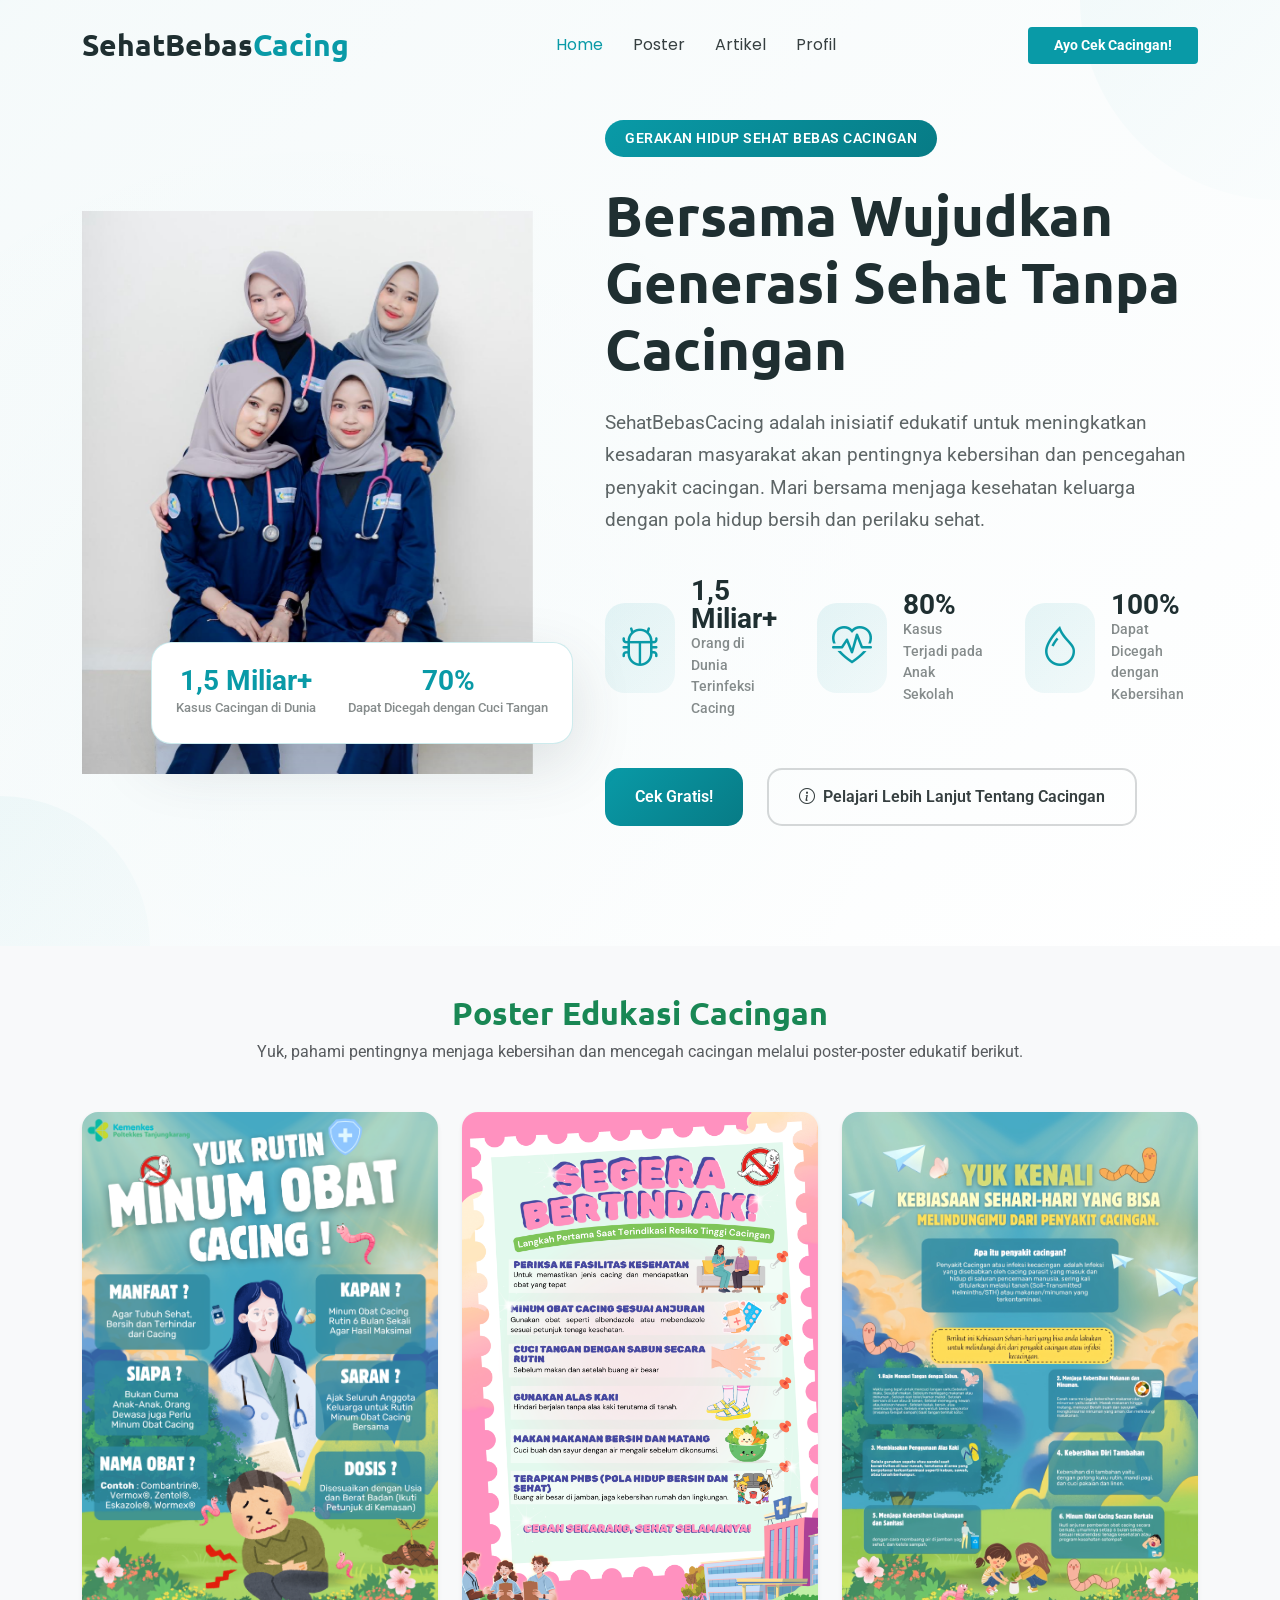
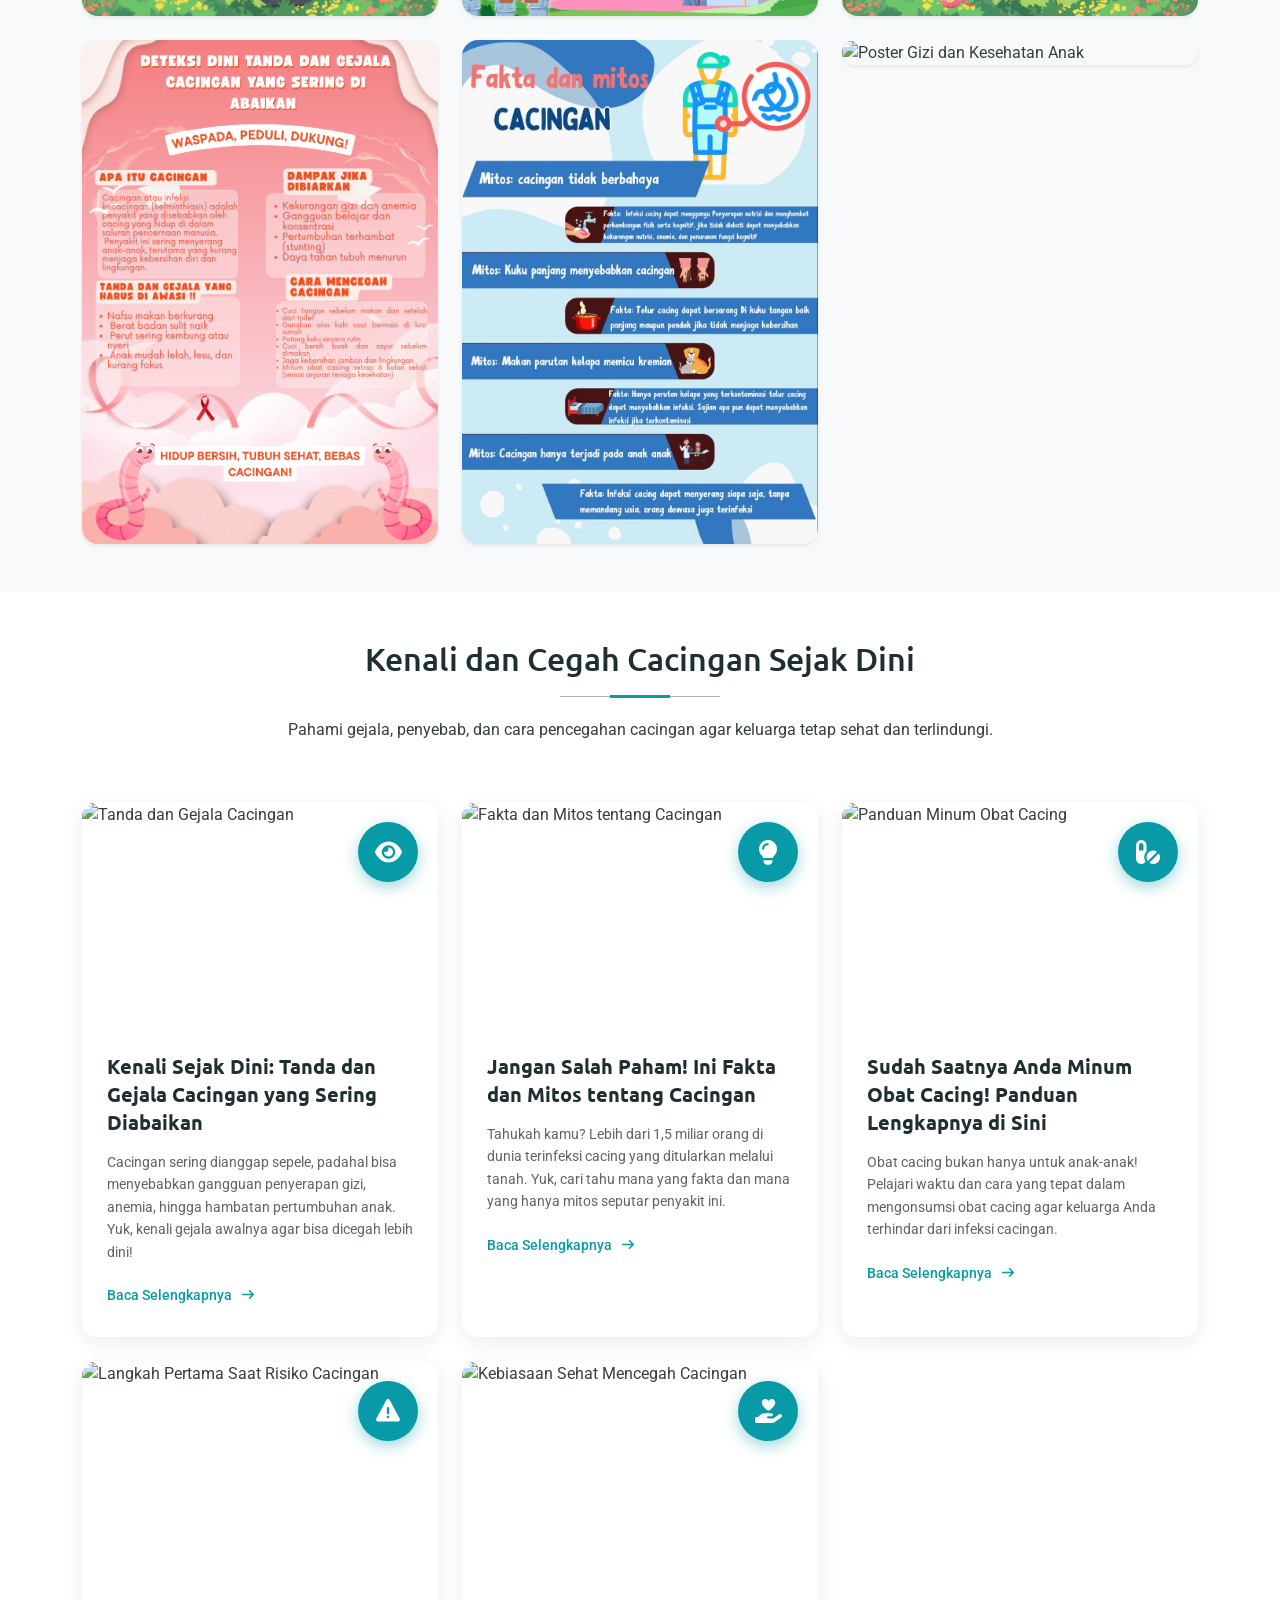
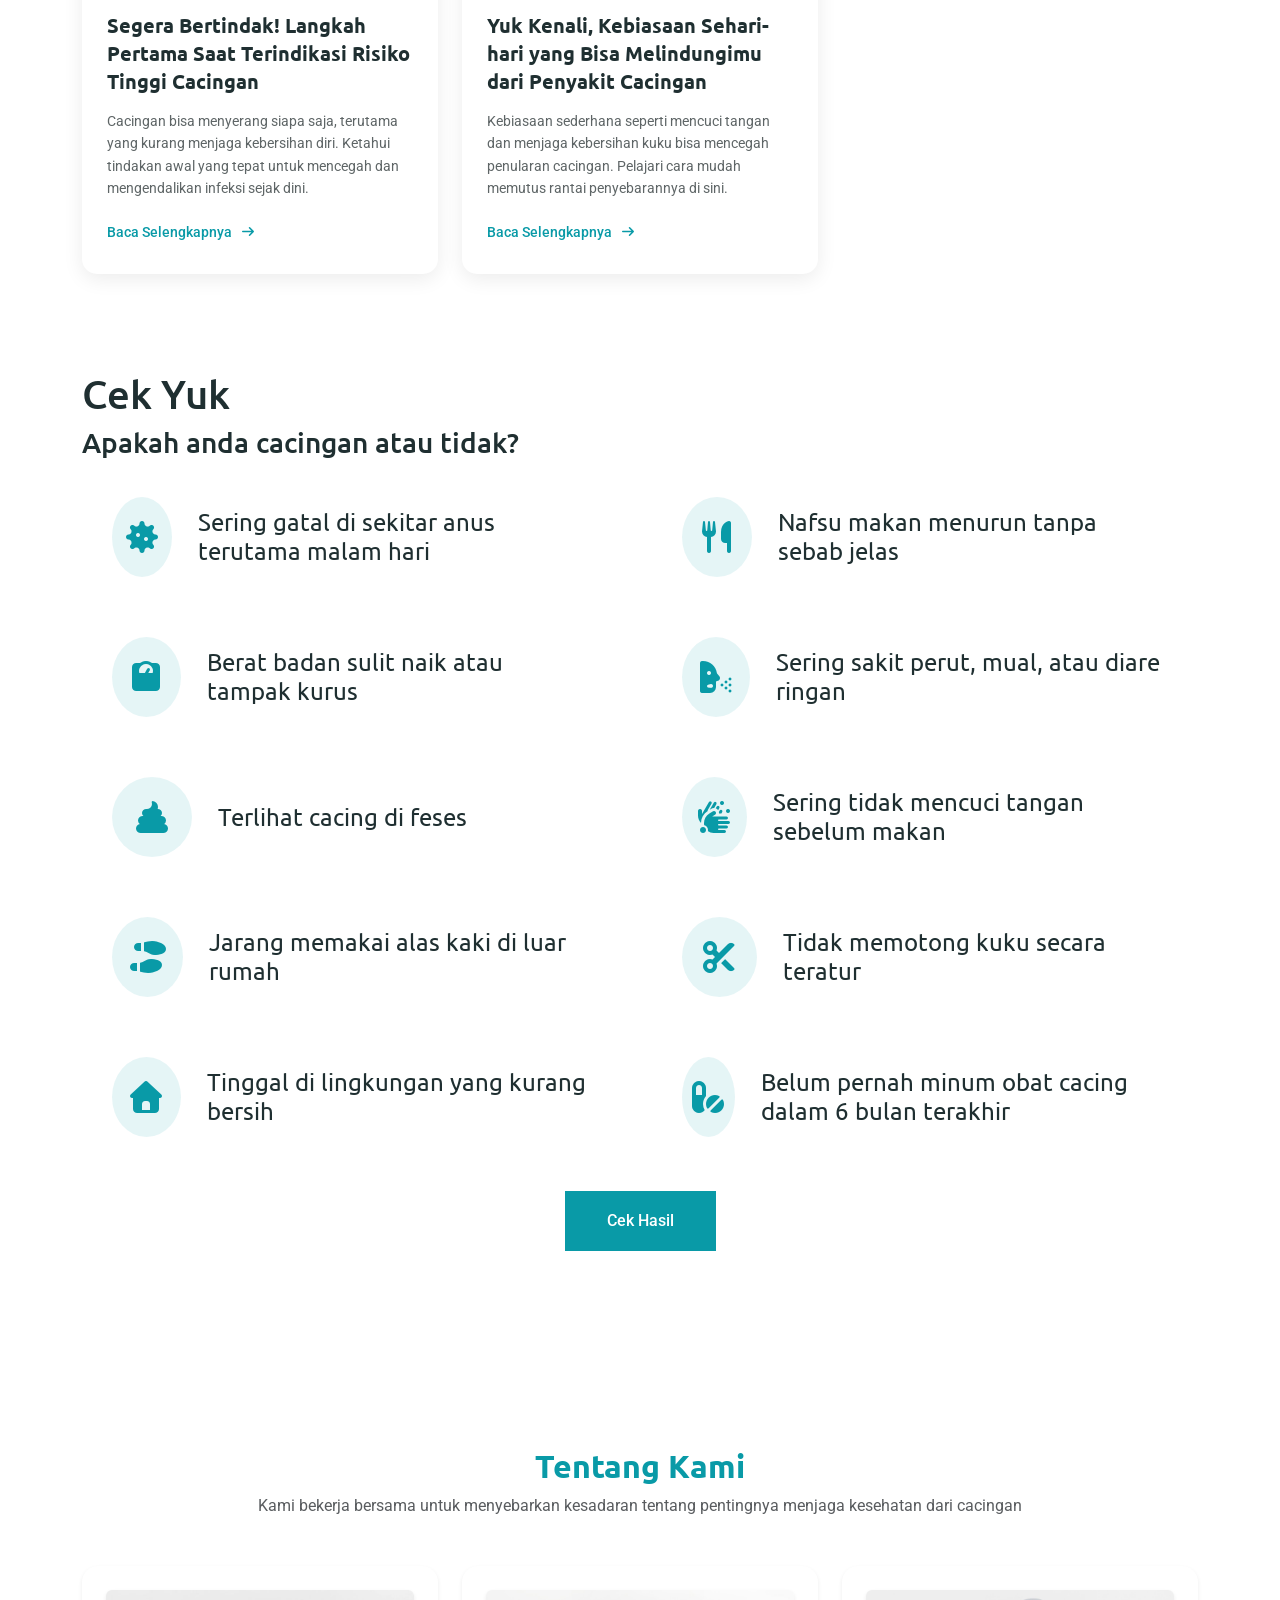
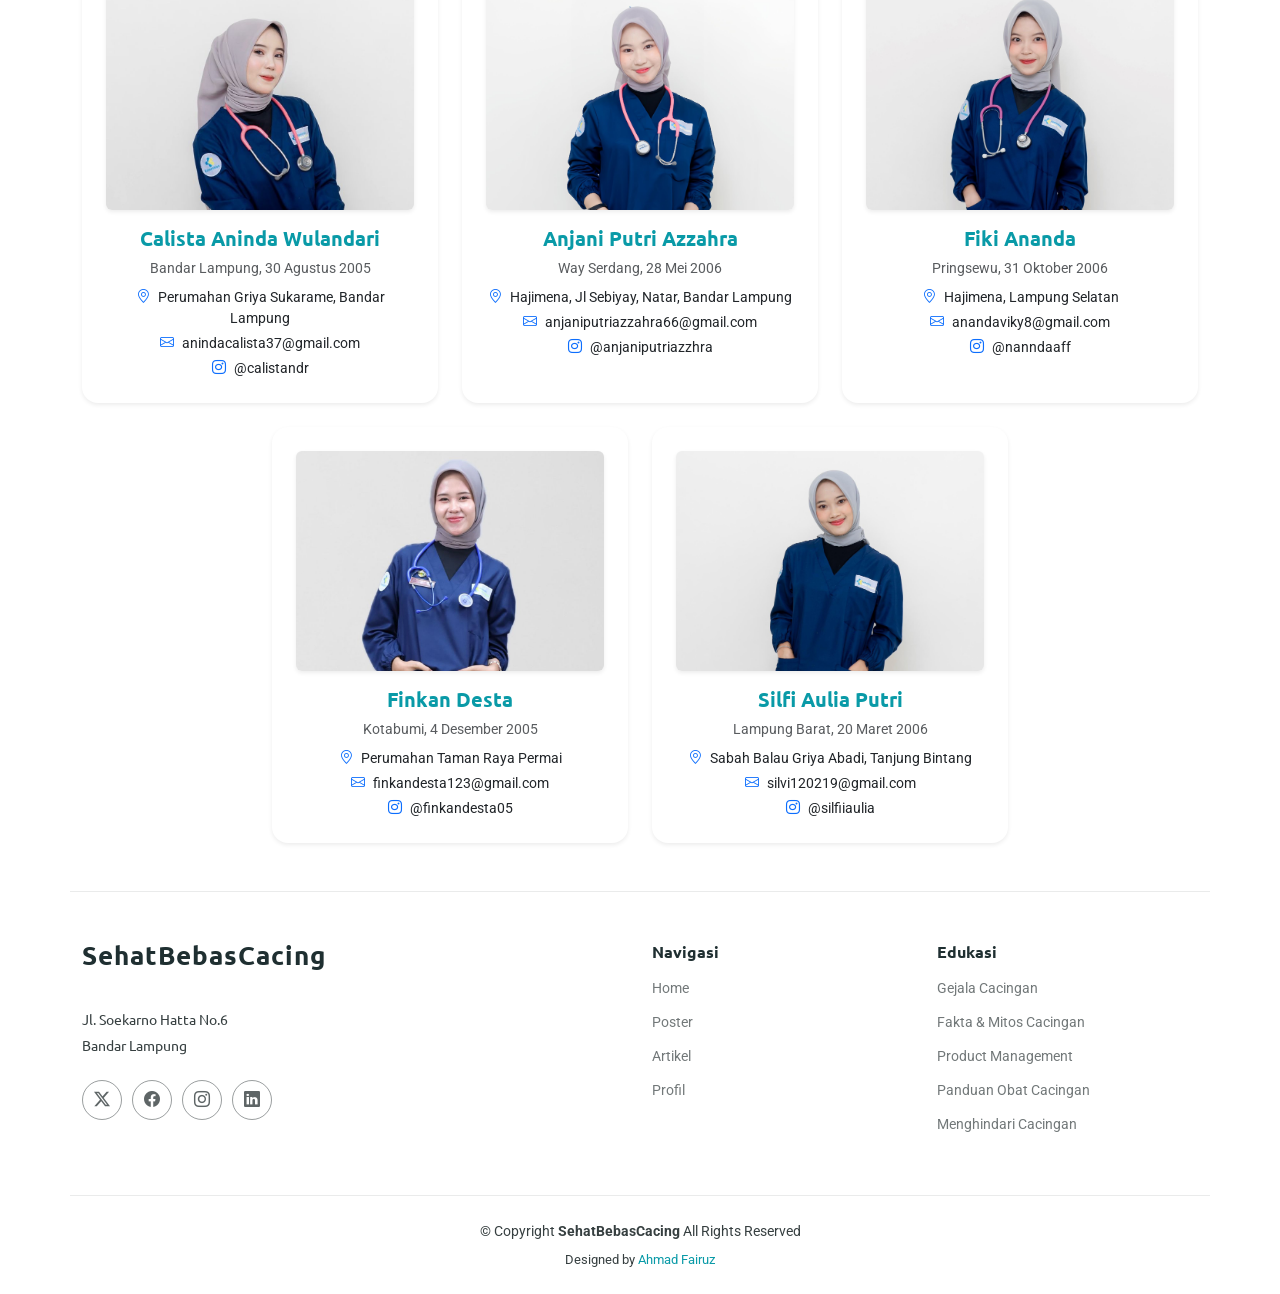
==== commit 85c3393b: "update all" ====
--- a/index.html
+++ b/index.html
@@ -4,12 +4,12 @@
 <head>
     <meta charset="utf-8">
     <meta content="width=device-width, initial-scale=1.0" name="viewport">
-    <title>Index - MediNest Bootstrap Template</title>
+    <title>Index - SehatBebasCacing</title>
     <meta name="description" content="">
     <meta name="keywords" content="">
 
     <!-- Favicons -->
-    <link href="assets/img/favicon.png" rel="icon">
+    <link href="https://www.poltekkes-tjk.ac.id/assets/images/logo.png" rel="icon">
     <link href="assets/img/apple-touch-icon.png" rel="apple-touch-icon">
 
     <!-- Fonts -->
@@ -30,13 +30,50 @@
     <!-- Main CSS File -->
     <link href="assets/css/main.css" rel="stylesheet">
 
-    <!-- =======================================================
-  * Template Name: MediNest
-  * Template URL: https://bootstrapmade.com/medinest-bootstrap-hospital-template/
-  * Updated: Aug 11 2025 with Bootstrap v5.3.7
-  * Author: BootstrapMade.com
-  * License: https://bootstrapmade.com/license/
-  ======================================================== -->
+    <style>
+        .department-card {
+            display: flex;
+            align-items: center;
+            background: var(--surface-color);
+            padding: 20px;
+            height: 100%;
+            transition: all 0.4s ease;
+            border-radius: 50px;
+            position: relative;
+            overflow: hidden;
+            cursor: pointer;
+            transition: 0.3s;
+        }
+
+        .department-card:hover {
+            border-color: #02122c;
+        }
+
+        .department-card input:checked+.card-icon,
+        .department-card input:checked+.card-content,
+        .department-card input:checked~.card-content {
+            color: #099aa7;
+        }
+
+        .department-card input:checked+.card-content,
+        .department-card:has(input:checked) {
+            border: 2px solid #099aa7;
+            background-color: #e7f1ff;
+        }
+
+        .department-card .card-icon {
+            margin: 10px;
+        }
+
+        .department-card h3 {
+            margin: 16px;
+        }
+
+        #team h2,
+        #team h5 {
+            color: #099aa7;
+        }
+    </style>
 </head>
 
 <body class="index-page">
@@ -47,55 +84,20 @@
             <a href="index.html" class="logo d-flex align-items-center me-auto me-xl-0">
                 <!-- Uncomment the line below if you also wish to use an image logo -->
                 <!-- <img src="assets/img/logo.webp" alt=""> -->
-                <h1 class="sitename">Medi<span>Nest</span></h1>
+                <h1 class="sitename">SehatBebas<span>Cacing</span></h1>
             </a>
 
             <nav id="navmenu" class="navmenu">
                 <ul>
                     <li><a href="index.html" class="active">Home</a></li>
-                    <li><a href="about.html">About</a></li>
-                    <li><a href="departments.html">Departments</a></li>
-                    <li><a href="services.html">Services</a></li>
-                    <li><a href="doctors.html">Doctors</a></li>
-                    <li class="dropdown"><a href="#"><span>More Pages</span> <i
-                                class="bi bi-chevron-down toggle-dropdown"></i></a>
-                        <ul>
-                            <li><a href="department-details.html">Department Details</a></li>
-                            <li><a href="service-details.html">Service Details</a></li>
-                            <li><a href="appointment.html">Appointment</a></li>
-                            <li><a href="testimonials.html">Testimonials</a></li>
-                            <li><a href="faq.html">Frequently Asked Questions</a></li>
-                            <li><a href="gallery.html">Gallery</a></li>
-                            <li><a href="terms.html">Terms</a></li>
-                            <li><a href="privacy.html">Privacy</a></li>
-                            <li><a href="404.html">404</a></li>
-                        </ul>
-                    </li>
-                    <li class="dropdown"><a href="#"><span>Dropdown</span> <i
-                                class="bi bi-chevron-down toggle-dropdown"></i></a>
-                        <ul>
-                            <li><a href="#">Dropdown 1</a></li>
-                            <li class="dropdown"><a href="#"><span>Deep Dropdown</span> <i
-                                        class="bi bi-chevron-down toggle-dropdown"></i></a>
-                                <ul>
-                                    <li><a href="#">Deep Dropdown 1</a></li>
-                                    <li><a href="#">Deep Dropdown 2</a></li>
-                                    <li><a href="#">Deep Dropdown 3</a></li>
-                                    <li><a href="#">Deep Dropdown 4</a></li>
-                                    <li><a href="#">Deep Dropdown 5</a></li>
-                                </ul>
-                            </li>
-                            <li><a href="#">Dropdown 2</a></li>
-                            <li><a href="#">Dropdown 3</a></li>
-                            <li><a href="#">Dropdown 4</a></li>
-                        </ul>
-                    </li>
-                    <li><a href="contact.html">Contact</a></li>
+                    <li><a href="#poster-cacingan">Poster</a></li>
+                    <li><a href="#featured-services">Artikel</a></li>
+                    <li><a href="#team">Profil</a></li>
                 </ul>
                 <i class="mobile-nav-toggle d-xl-none bi bi-list"></i>
             </nav>
 
-            <a class="btn-getstarted" href="apointment.html">Apointment</a>
+            <a class="btn-getstarted fw-bold" href="#featured-departments">Ayo Cek Cacingan!</a>
 
         </div>
     </header>
@@ -191,11 +193,11 @@
 
                             <div class="cta-section">
                                 <div class="cta-buttons">
-                                    <a href="#" class="btn btn-primary">Ikuti Kampanye</a>
-                                    <a href="https://www.youtube.com/watch?v=Y7f98aduVJ8"
-                                        class="btn btn-secondary glightbox">
-                                        <i class="bi bi-play-circle"></i>
-                                        Tonton Cerita Kami
+                                    <a href="#featured-departments" class="btn btn-primary">Cek Gratis!</a>
+                                    <a href="#featured-services"
+                                        class="btn btn-secondary">
+                                        <i class="bi bi-info-circle"></i>
+                                        Pelajari Lebih Lanjut Tentang Cacingan
                                     </a>
                                 </div>
                                 <!-- <div class="quick-actions">
@@ -225,471 +227,83 @@
             </div>
         </section><!-- /Hero Section -->
 
-
-        <!-- Home About Section -->
-        <section id="home-about" class="home-about section">
-
-            <div class="container" data-aos="fade-up" data-aos-delay="100">
-
-                <div class="row">
-                    <div class="col-lg-8 mx-auto text-center mb-5" data-aos="fade-up" data-aos-delay="150">
-                        <h2 class="section-heading">Excellence in Healthcare Since 1985</h2>
-                        <p class="lead-description">We are committed to providing world-class medical care through
-                            innovation, compassion, and unwavering dedication to our patients' wellbeing and recovery.
-                        </p>
-                    </div>
-                </div>
-
-                <div class="row align-items-center gy-5">
-                    <div class="col-lg-7" data-aos="fade-right" data-aos-delay="200">
-                        <div class="image-grid">
-                            <div class="primary-image">
-                                <img src="assets/img/health/facilities-6.webp" alt="Modern hospital facility"
-                                    class="img-fluid">
-                                <div class="certification-badge">
-                                    <i class="bi bi-award"></i>
-                                    <span>JCI Accredited</span>
-                                </div>
-                            </div>
-                            <div class="secondary-images">
-                                <div class="small-image">
-                                    <img src="assets/img/health/consultation-3.webp" alt="Doctor consultation"
-                                        class="img-fluid">
-                                </div>
-                                <div class="small-image">
-                                    <img src="assets/img/health/surgery-2.webp" alt="Medical procedure"
-                                        class="img-fluid">
-                                </div>
-                            </div>
-                        </div>
-                    </div>
-
-                    <div class="col-lg-5" data-aos="fade-left" data-aos-delay="300">
-                        <div class="content-wrapper">
-                            <div class="highlight-box">
-                                <div class="highlight-icon">
-                                    <i class="bi bi-heart-pulse-fill"></i>
-                                </div>
-                                <div class="highlight-content">
-                                    <h4>Patient-Centered Approach</h4>
-                                    <p>Every treatment plan is carefully customized to meet individual patient needs and
-                                        medical history.</p>
-                                </div>
-                            </div>
-
-                            <div class="feature-list">
-                                <div class="feature-item">
-                                    <div class="feature-icon">
-                                        <i class="bi bi-check-circle-fill"></i>
-                                    </div>
-                                    <div class="feature-text">Advanced diagnostic technology and imaging</div>
-                                </div>
-                                <div class="feature-item">
-                                    <div class="feature-icon">
-                                        <i class="bi bi-check-circle-fill"></i>
-                                    </div>
-                                    <div class="feature-text">Board-certified physicians and specialists</div>
-                                </div>
-                                <div class="feature-item">
-                                    <div class="feature-icon">
-                                        <i class="bi bi-check-circle-fill"></i>
-                                    </div>
-                                    <div class="feature-text">Comprehensive rehabilitation programs</div>
-                                </div>
-                                <div class="feature-item">
-                                    <div class="feature-icon">
-                                        <i class="bi bi-check-circle-fill"></i>
-                                    </div>
-                                    <div class="feature-text">24/7 emergency and critical care services</div>
-                                </div>
-                            </div>
-
-                            <div class="metrics-row">
-                                <div class="metric-box">
-                                    <div class="metric-number">
-                                        <span class="purecounter" data-purecounter-start="0"
-                                            data-purecounter-end="98" data-purecounter-duration="0">98</span>%
-                                    </div>
-                                    <div class="metric-label">Patient Satisfaction</div>
-                                </div>
-                                <div class="metric-box">
-                                    <div class="metric-number">
-                                        <span class="purecounter" data-purecounter-start="0"
-                                            data-purecounter-end="35" data-purecounter-duration="0">35</span>K+
-                                    </div>
-                                    <div class="metric-label">Lives Improved</div>
-                                </div>
-                            </div>
-
-                            <div class="action-buttons">
-                                <a href="about.html" class="btn-explore">Explore Our Services</a>
-                                <a href="contact.html" class="btn-contact">
-                                    <i class="bi bi-telephone"></i>
-                                    Schedule Consultation
-                                </a>
-                            </div>
-                        </div>
-                    </div>
-                </div>
-
+        <!-- SECTION POSTER -->
+        <section id="poster-cacingan" class="py-5 bg-light">
+            <div class="container" data-aos="fade-up">
+                <div class="text-center mb-5">
+                    <h2 class="fw-bold text-success">Poster Edukasi Cacingan</h2>
+                    <p class="text-muted">
+                        Yuk, pahami pentingnya menjaga kebersihan dan mencegah cacingan melalui poster-poster edukatif
+                        berikut.
+                    </p>
+                </div>
+
+                <div class="row g-4">
+                    <!-- Poster 1 -->
+                    <div class="col-md-4 col-sm-6" data-aos="zoom-in" data-aos-delay="100">
+                        <div class="poster-card shadow-sm rounded-4 overflow-hidden">
+                            <img src="assets\img\cacing\Obat Cacing (Resiko Sedang).png"
+                                alt="Poster Pencegahan Cacingan" class="img-fluid poster-img">
+                        </div>
+                    </div>
+
+                    <!-- Poster 2 -->
+                    <div class="col-md-4 col-sm-6" data-aos="zoom-in" data-aos-delay="200">
+                        <div class="poster-card shadow-sm rounded-4 overflow-hidden">
+                            <img src="assets\img\cacing\Poster Cacing1.PNG" alt="Poster Cuci Tangan"
+                                class="img-fluid poster-img">
+                        </div>
+                    </div>
+
+                    <!-- Poster 3 -->
+                    <div class="col-md-4 col-sm-6" data-aos="zoom-in" data-aos-delay="300">
+                        <div class="poster-card shadow-sm rounded-4 overflow-hidden">
+                            <img src="assets\img\cacing\Poster Cacing2.jpg" alt="Poster Minum Obat Cacing"
+                                class="img-fluid poster-img">
+                        </div>
+                    </div>
+
+                    <!-- Poster 4 -->
+                    <div class="col-md-4 col-sm-6" data-aos="zoom-in" data-aos-delay="400">
+                        <div class="poster-card shadow-sm rounded-4 overflow-hidden">
+                            <img src="assets\img\cacing\poster cacingan.png" alt="Poster Kebersihan Anak"
+                                class="img-fluid poster-img">
+                        </div>
+                    </div>
+
+                    <!-- Poster 5 -->
+                    <div class="col-md-4 col-sm-6" data-aos="zoom-in" data-aos-delay="500">
+                        <div class="poster-card shadow-sm rounded-4 overflow-hidden">
+                            <img src="assets\img\cacing\poster.JPG" alt="Poster Sanitasi dan Lingkungan"
+                                class="img-fluid poster-img">
+                        </div>
+                    </div>
+
+                    <!-- Poster 6 -->
+                    <div class="col-md-4 col-sm-6" data-aos="zoom-in" data-aos-delay="600">
+                        <div class="poster-card shadow-sm rounded-4 overflow-hidden">
+                            <img src="https://i.ibb.co/sKbfLZQ/poster-gizi-anak.jpg"
+                                alt="Poster Gizi dan Kesehatan Anak" class="img-fluid poster-img">
+                        </div>
+                    </div>
+                </div>
             </div>
-
-        </section><!-- /Home About Section -->
-
-        <!-- Featured Departments Section -->
-        <section id="featured-departments" class="featured-departments section">
+        </section>
+
+
+        <!-- ARTIKEL -->
+        <section id="featured-services" class=" py-5 featured-services section">
 
             <!-- Section Title -->
             <div class="container section-title" data-aos="fade-up">
-                <h2>Featured Departments</h2>
-                <p>Necessitatibus eius consequatur ex aliquid fuga eum quidem sint consectetur velit</p>
+                <h2>Kenali dan Cegah Cacingan Sejak Dini</h2>
+                <p>Pahami gejala, penyebab, dan cara pencegahan cacingan agar keluarga tetap sehat dan terlindungi.</p>
+
             </div><!-- End Section Title -->
 
             <div class="container" data-aos="fade-up" data-aos-delay="100">
 
-                <div class="departments-showcase">
-
-                    <div class="featured-department" data-aos="fade-up" data-aos-delay="200">
-                        <div class="row align-items-center">
-                            <div class="col-lg-6 order-lg-1">
-                                <div class="department-content">
-                                    <div class="department-category">Emergency Medicine</div>
-                                    <h2 class="department-title">24/7 Emergency Care Services</h2>
-                                    <p class="department-description">Sed ut perspiciatis unde omnis iste natus error
-                                        sit voluptatem accusantium doloremque laudantium, totam rem aperiam, eaque ipsa
-                                        quae ab illo inventore veritatis et quasi architecto beatae vitae dicta sunt
-                                        explicabo.</p>
-                                    <div class="department-features">
-                                        <div class="feature-item">
-                                            <i class="fas fa-check-circle"></i>
-                                            <span>24/7 Emergency Response</span>
-                                        </div>
-                                        <div class="feature-item">
-                                            <i class="fas fa-check-circle"></i>
-                                            <span>Advanced Life Support</span>
-                                        </div>
-                                        <div class="feature-item">
-                                            <i class="fas fa-check-circle"></i>
-                                            <span>Trauma Care Specialists</span>
-                                        </div>
-                                    </div>
-                                    <a href="#" class="cta-link">Learn More <i
-                                            class="fas fa-arrow-right"></i></a>
-                                </div>
-                            </div>
-                            <div class="col-lg-6 order-lg-2">
-                                <div class="department-visual">
-                                    <div class="image-wrapper">
-                                        <img src="assets/img/health/emergency-3.webp" alt="Emergency Department"
-                                            class="img-fluid">
-                                    </div>
-                                </div>
-                            </div>
-                        </div>
-                    </div>
-
-                    <div class="departments-grid">
-                        <div class="row">
-                            <div class="col-lg-4 col-md-6" data-aos="fade-up" data-aos-delay="300">
-                                <div class="department-card">
-                                    <div class="card-icon">
-                                        <i class="fas fa-heartbeat"></i>
-                                    </div>
-                                    <div class="card-content">
-                                        <h3 class="card-title">Cardiology</h3>
-                                        <p class="card-description">Nemo enim ipsam voluptatem quia voluptas sit
-                                            aspernatur aut odit aut fugit, sed quia consequuntur magni dolores.</p>
-                                        <div class="card-stats">
-                                            <div class="stat-item">
-                                                <span class="stat-number">15+</span>
-                                                <span class="stat-label">Specialists</span>
-                                            </div>
-                                            <div class="stat-item">
-                                                <span class="stat-number">500+</span>
-                                                <span class="stat-label">Procedures</span>
-                                            </div>
-                                        </div>
-                                    </div>
-                                </div>
-                            </div>
-
-                            <div class="col-lg-4 col-md-6" data-aos="fade-up" data-aos-delay="350">
-                                <div class="department-card">
-                                    <div class="card-icon">
-                                        <i class="fas fa-brain"></i>
-                                    </div>
-                                    <div class="card-content">
-                                        <h3 class="card-title">Neurology</h3>
-                                        <p class="card-description">Eos qui ratione voluptatem sequi nesciunt neque
-                                            porro quisquam est, qui dolorem ipsum quia dolor sit amet.</p>
-                                        <div class="card-stats">
-                                            <div class="stat-item">
-                                                <span class="stat-number">8+</span>
-                                                <span class="stat-label">Specialists</span>
-                                            </div>
-                                            <div class="stat-item">
-                                                <span class="stat-number">200+</span>
-                                                <span class="stat-label">Treatments</span>
-                                            </div>
-                                        </div>
-                                    </div>
-                                </div>
-                            </div>
-
-                            <div class="col-lg-4 col-md-6" data-aos="fade-up" data-aos-delay="400">
-                                <div class="department-card">
-                                    <div class="card-icon">
-                                        <i class="fas fa-cut"></i>
-                                    </div>
-                                    <div class="card-content">
-                                        <h3 class="card-title">Surgery</h3>
-                                        <p class="card-description">Consectetur adipisci velit sed quia non numquam
-                                            eius modi tempora incidunt ut labore et dolore magnam aliquam.</p>
-                                        <div class="card-stats">
-                                            <div class="stat-item">
-                                                <span class="stat-number">12+</span>
-                                                <span class="stat-label">Surgeons</span>
-                                            </div>
-                                            <div class="stat-item">
-                                                <span class="stat-number">1000+</span>
-                                                <span class="stat-label">Operations</span>
-                                            </div>
-                                        </div>
-                                    </div>
-                                </div>
-                            </div>
-
-                            <div class="col-lg-4 col-md-6" data-aos="fade-up" data-aos-delay="450">
-                                <div class="department-card">
-                                    <div class="card-icon">
-                                        <i class="fas fa-baby"></i>
-                                    </div>
-                                    <div class="card-content">
-                                        <h3 class="card-title">Pediatrics</h3>
-                                        <p class="card-description">Quaerat voluptatem ut enim ad minima veniam quis
-                                            nostrum exercitationem ullam corporis suscipit laboriosam.</p>
-                                        <div class="card-stats">
-                                            <div class="stat-item">
-                                                <span class="stat-number">10+</span>
-                                                <span class="stat-label">Pediatricians</span>
-                                            </div>
-                                            <div class="stat-item">
-                                                <span class="stat-number">2000+</span>
-                                                <span class="stat-label">Young Patients</span>
-                                            </div>
-                                        </div>
-                                    </div>
-                                </div>
-                            </div>
-
-                            <div class="col-lg-4 col-md-6" data-aos="fade-up" data-aos-delay="500">
-                                <div class="department-card">
-                                    <div class="card-icon">
-                                        <i class="fas fa-eye"></i>
-                                    </div>
-                                    <div class="card-content">
-                                        <h3 class="card-title">Ophthalmology</h3>
-                                        <p class="card-description">Nisi ut aliquid ex ea commodi consequatur quis
-                                            autem vel eum iure reprehenderit qui in ea voluptate velit esse.</p>
-                                        <div class="card-stats">
-                                            <div class="stat-item">
-                                                <span class="stat-number">6+</span>
-                                                <span class="stat-label">Eye Doctors</span>
-                                            </div>
-                                            <div class="stat-item">
-                                                <span class="stat-number">800+</span>
-                                                <span class="stat-label">Eye Exams</span>
-                                            </div>
-                                        </div>
-                                    </div>
-                                </div>
-                            </div>
-
-                            <div class="col-lg-4 col-md-6" data-aos="fade-up" data-aos-delay="550">
-                                <div class="department-card">
-                                    <div class="card-icon">
-                                        <i class="fas fa-band-aid"></i>
-                                    </div>
-                                    <div class="card-content">
-                                        <h3 class="card-title">Dermatology</h3>
-                                        <p class="card-description">Quam nihil molestiae consequatur vel illum qui
-                                            dolorem eum fugiat quo voluptas nulla pariatur at vero eos.</p>
-                                        <div class="card-stats">
-                                            <div class="stat-item">
-                                                <span class="stat-number">7+</span>
-                                                <span class="stat-label">Dermatologists</span>
-                                            </div>
-                                            <div class="stat-item">
-                                                <span class="stat-number">600+</span>
-                                                <span class="stat-label">Skin Treatments</span>
-                                            </div>
-                                        </div>
-                                    </div>
-                                </div>
-                            </div>
-                        </div>
-                    </div>
-
-                    <div class="departments-cta" data-aos="fade-up" data-aos-delay="600">
-                        <div class="cta-content">
-                            <h3 class="cta-title">Explore All Our Medical Departments</h3>
-                            <p class="cta-description">Et accusamus et iusto odio dignissimos ducimus qui blanditiis
-                                praesentium voluptatum deleniti atque corrupti quos dolores.</p>
-                            <a href="#" class="btn btn-primary">View All Departments</a>
-                        </div>
-                    </div>
-
-                </div>
-
-            </div>
-
-        </section><!-- /Featured Departments Section -->
-
-        <!-- Featured Services Section -->
-        <section id="featured-services" class="featured-services section">
-
-            <!-- Section Title -->
-            <div class="container section-title" data-aos="fade-up">
-                <h2>Featured Services</h2>
-                <p>Necessitatibus eius consequatur ex aliquid fuga eum quidem sint consectetur velit</p>
-            </div><!-- End Section Title -->
-
-            <div class="container" data-aos="fade-up" data-aos-delay="100">
-
                 <div class="row gy-4">
-
-                    <div class="col-lg-4 col-md-6" data-aos="fade-up" data-aos-delay="200">
-                        <div class="service-card">
-                            <div class="service-icon">
-                                <i class="fas fa-heartbeat"></i>
-                            </div>
-                            <div class="service-image">
-                                <img src="assets/img/health/cardiology-2.webp" alt="Service" class="img-fluid"
-                                    loading="lazy">
-                            </div>
-                            <div class="service-content">
-                                <h3>Cardiology Excellence</h3>
-                                <p>Lorem ipsum dolor sit amet, consectetur adipiscing elit. Vestibulum ante ipsum primis
-                                    in faucibus orci luctus et ultrices posuere cubilia curae.</p>
-                                <a href="#" class="service-link">Learn More <i
-                                        class="fas fa-arrow-right"></i></a>
-                            </div>
-                        </div>
-                    </div><!-- End Service Card -->
-
-                    <div class="col-lg-4 col-md-6" data-aos="fade-up" data-aos-delay="300">
-                        <div class="service-card">
-                            <div class="service-icon">
-                                <i class="fas fa-brain"></i>
-                            </div>
-                            <div class="service-image">
-                                <img src="assets/img/health/neurology-3.webp" alt="Service" class="img-fluid"
-                                    loading="lazy">
-                            </div>
-                            <div class="service-content">
-                                <h3>Neurology Care</h3>
-                                <p>Sed do eiusmod tempor incididunt ut labore et dolore magna aliqua. Ut enim ad minim
-                                    veniam, quis nostrud exercitation ullamco laboris nisi.</p>
-                                <a href="#" class="service-link">Learn More <i
-                                        class="fas fa-arrow-right"></i></a>
-                            </div>
-                        </div>
-                    </div><!-- End Service Card -->
-
-                    <div class="col-lg-4 col-md-6" data-aos="fade-up" data-aos-delay="400">
-                        <div class="service-card">
-                            <div class="service-icon">
-                                <i class="fas fa-bone"></i>
-                            </div>
-                            <div class="service-image">
-                                <img src="assets/img/health/orthopedics-1.webp" alt="Service" class="img-fluid"
-                                    loading="lazy">
-                            </div>
-                            <div class="service-content">
-                                <h3>Orthopedic Surgery</h3>
-                                <p>Duis aute irure dolor in reprehenderit in voluptate velit esse cillum dolore eu
-                                    fugiat nulla pariatur. Excepteur sint occaecat cupidatat non proident.</p>
-                                <a href="#" class="service-link">Learn More <i
-                                        class="fas fa-arrow-right"></i></a>
-                            </div>
-                        </div>
-                    </div><!-- End Service Card -->
-
-                    <div class="col-lg-4 col-md-6" data-aos="fade-up" data-aos-delay="200">
-                        <div class="service-card">
-                            <div class="service-icon">
-                                <i class="fas fa-baby"></i>
-                            </div>
-                            <div class="service-image">
-                                <img src="assets/img/health/pediatrics-4.webp" alt="Service" class="img-fluid"
-                                    loading="lazy">
-                            </div>
-                            <div class="service-content">
-                                <h3>Pediatric Care</h3>
-                                <p>Sunt in culpa qui officia deserunt mollit anim id est laborum. Sed ut perspiciatis
-                                    unde omnis iste natus error sit voluptatem accusantium.</p>
-                                <a href="#" class="service-link">Learn More <i
-                                        class="fas fa-arrow-right"></i></a>
-                            </div>
-                        </div>
-                    </div><!-- End Service Card -->
-
-                    <div class="col-lg-4 col-md-6" data-aos="fade-up" data-aos-delay="300">
-                        <div class="service-card">
-                            <div class="service-icon">
-                                <i class="fas fa-ribbon"></i>
-                            </div>
-                            <div class="service-image">
-                                <img src="assets/img/health/oncology-2.webp" alt="Service" class="img-fluid"
-                                    loading="lazy">
-                            </div>
-                            <div class="service-content">
-                                <h3>Oncology Treatment</h3>
-                                <p>At vero eos et accusamus et iusto odio dignissimos ducimus qui blanditiis praesentium
-                                    voluptatum deleniti atque corrupti quos dolores et quas molestias.</p>
-                                <a href="#" class="service-link">Learn More <i
-                                        class="fas fa-arrow-right"></i></a>
-                            </div>
-                        </div>
-                    </div><!-- End Service Card -->
-
-                    <div class="col-lg-4 col-md-6" data-aos="fade-up" data-aos-delay="400">
-                        <div class="service-card">
-                            <div class="service-icon">
-                                <i class="fas fa-flask"></i>
-                            </div>
-                            <div class="service-image">
-                                <img src="assets/img/health/laboratory-3.webp" alt="Service" class="img-fluid"
-                                    loading="lazy">
-                            </div>
-                            <div class="service-content">
-                                <h3>Laboratory Services</h3>
-                                <p>Temporibus autem quibusdam et aut officiis debitis aut rerum necessitatibus saepe
-                                    eveniet ut et voluptates repudiandae sint et molestiae non recusandae.</p>
-                                <a href="#" class="service-link">Learn More <i
-                                        class="fas fa-arrow-right"></i></a>
-                            </div>
-                        </div>
-                    </div><!-- End Service Card -->
-
-                    <div class="col-lg-4 col-md-6" data-aos="fade-up" data-aos-delay="400">
-                        <div class="service-card">
-                            <div class="service-icon">
-                                <i class="fas fa-flask"></i>
-                            </div>
-                            <div class="service-image">
-                                <img src="assets/img/health/laboratory-3.webp" alt="Service" class="img-fluid"
-                                    loading="lazy">
-                            </div>
-                            <div class="service-content">
-                                <h3>Laboratory Services</h3>
-                                <p>Temporibus autem quibusdam et aut officiis debitis aut rerum necessitatibus saepe
-                                    eveniet ut et voluptates repudiandae sint et molestiae non recusandae.</p>
-                                <a href="#" class="service-link">Learn More <i
-                                        class="fas fa-arrow-right"></i></a>
-                            </div>
-                        </div>
-                    </div><!-- End Service Card -->
 
                     <!-- Artikel 1 -->
                     <div class="col-lg-4 col-md-6" data-aos="fade-up" data-aos-delay="300">
@@ -698,15 +312,15 @@
                                 <i class="fas fa-eye"></i>
                             </div>
                             <div class="service-image">
-                                <img src="https://bobobox.com/blog/wp-content/uploads/2021/02/IMG-1175.jpg" alt="Tanda dan Gejala Cacingan"
-                                    class="img-fluid" loading="lazy">
+                                <img src="https://bobobox.com/blog/wp-content/uploads/2021/02/IMG-1175.jpg"
+                                    alt="Tanda dan Gejala Cacingan" class="img-fluid" loading="lazy">
                             </div>
                             <div class="service-content">
                                 <h3>Kenali Sejak Dini: Tanda dan Gejala Cacingan yang Sering Diabaikan</h3>
                                 <p>Cacingan sering dianggap sepele, padahal bisa menyebabkan gangguan penyerapan gizi,
                                     anemia, hingga hambatan pertumbuhan anak. Yuk, kenali gejala awalnya agar bisa
                                     dicegah lebih dini!</p>
-                                <a href="#" class="service-link">Baca Selengkapnya <i
+                                <a href="artikel1.html" class="service-link">Baca Selengkapnya <i
                                         class="fas fa-arrow-right"></i></a>
                             </div>
                         </div>
@@ -719,15 +333,15 @@
                                 <i class="fas fa-lightbulb"></i>
                             </div>
                             <div class="service-image">
-                                <img src="https://tse3.mm.bing.net/th/id/OIP.3dJqaz4cfeL4J51S_tarlwHaEc?cb=12&w=800&h=480&rs=1&pid=ImgDetMain&o=7&rm=3" alt="Fakta dan Mitos tentang Cacingan"
-                                    class="img-fluid" loading="lazy">
+                                <img src="https://tse3.mm.bing.net/th/id/OIP.3dJqaz4cfeL4J51S_tarlwHaEc?cb=12&w=800&h=480&rs=1&pid=ImgDetMain&o=7&rm=3"
+                                    alt="Fakta dan Mitos tentang Cacingan" class="img-fluid" loading="lazy">
                             </div>
                             <div class="service-content">
                                 <h3>Jangan Salah Paham! Ini Fakta dan Mitos tentang Cacingan</h3>
                                 <p>Tahukah kamu? Lebih dari 1,5 miliar orang di dunia terinfeksi cacing yang ditularkan
                                     melalui tanah. Yuk, cari tahu mana yang fakta dan mana yang hanya mitos seputar
                                     penyakit ini.</p>
-                                <a href="#" class="service-link">Baca Selengkapnya <i
+                                <a href="artikel2.html" class="service-link">Baca Selengkapnya <i
                                         class="fas fa-arrow-right"></i></a>
                             </div>
                         </div>
@@ -740,14 +354,14 @@
                                 <i class="fas fa-pills"></i>
                             </div>
                             <div class="service-image">
-                                <img src="https://blue.kumparan.com/image/upload/fl_progressive,fl_lossy,c_fill,q_auto:best,w_640/v1634025439/01hjcth466abc3zjyx93fzhsa0.jpg" alt="Panduan Minum Obat Cacing"
-                                    class="img-fluid" loading="lazy">
+                                <img src="https://blue.kumparan.com/image/upload/fl_progressive,fl_lossy,c_fill,q_auto:best,w_640/v1634025439/01hjcth466abc3zjyx93fzhsa0.jpg"
+                                    alt="Panduan Minum Obat Cacing" class="img-fluid" loading="lazy">
                             </div>
                             <div class="service-content">
                                 <h3>Sudah Saatnya Anda Minum Obat Cacing! Panduan Lengkapnya di Sini</h3>
                                 <p>Obat cacing bukan hanya untuk anak-anak! Pelajari waktu dan cara yang tepat dalam
                                     mengonsumsi obat cacing agar keluarga Anda terhindar dari infeksi cacingan.</p>
-                                <a href="#" class="service-link">Baca Selengkapnya <i
+                                <a href="artikel3.html" class="service-link">Baca Selengkapnya <i
                                         class="fas fa-arrow-right"></i></a>
                             </div>
                         </div>
@@ -768,7 +382,7 @@
                                 <p>Cacingan bisa menyerang siapa saja, terutama yang kurang menjaga kebersihan diri.
                                     Ketahui tindakan awal yang tepat untuk mencegah dan mengendalikan infeksi sejak
                                     dini.</p>
-                                <a href="#" class="service-link">Baca Selengkapnya <i
+                                <a href="artikel4.html" class="service-link">Baca Selengkapnya <i
                                         class="fas fa-arrow-right"></i></a>
                             </div>
                         </div>
@@ -788,7 +402,7 @@
                                 <h3>Yuk Kenali, Kebiasaan Sehari-hari yang Bisa Melindungimu dari Penyakit Cacingan</h3>
                                 <p>Kebiasaan sederhana seperti mencuci tangan dan menjaga kebersihan kuku bisa mencegah
                                     penularan cacingan. Pelajari cara mudah memutus rantai penyebarannya di sini.</p>
-                                <a href="#" class="service-link">Baca Selengkapnya <i
+                                <a href="artikel5.html" class="service-link">Baca Selengkapnya <i
                                         class="fas fa-arrow-right"></i></a>
                             </div>
                         </div>
@@ -801,436 +415,290 @@
 
         </section><!-- /Featured Services Section -->
 
-        <!-- Find A Doctor Section -->
-        <section id="find-a-doctor" class="find-a-doctor section">
-
-            <!-- Section Title -->
-            <div class="container section-title" data-aos="fade-up">
-                <h2>Find A Doctor</h2>
-                <p>Necessitatibus eius consequatur ex aliquid fuga eum quidem sint consectetur velit</p>
-            </div><!-- End Section Title -->
-
+        <!-- FORM GEJALA CACINGAN -->
+        <section id="featured-departments" class="py-5 featured-departments section">
             <div class="container" data-aos="fade-up" data-aos-delay="100">
-
-                <div class="row justify-content-center" data-aos="fade-up" data-aos-delay="200">
-                    <div class="col-lg-10">
-                        <div class="search-header">
-                            <h2>Discover Your Ideal Medical Specialist</h2>
-                            <p>Connect with our network of certified healthcare professionals across all medical
-                                disciplines</p>
-                        </div>
-
-                        <div class="advanced-search-container">
-                            <form class="search-form" action="forms/doctor-search.php" method="get">
-                                <div class="search-row">
-                                    <div class="search-field">
-                                        <label>Practitioner Name</label>
-                                        <div class="input-group">
-                                            <i class="bi bi-search"></i>
-                                            <input type="text" class="form-control" name="doctor_name"
-                                                placeholder="Search by name...">
-                                        </div>
-                                    </div>
-                                    <div class="search-field">
-                                        <label>Medical Specialty</label>
-                                        <div class="select-group">
-                                            <i class="bi bi-plus-circle"></i>
-                                            <select class="form-select" name="specialty">
-                                                <option value="">Select specialty</option>
-                                                <option value="cardiology">Cardiovascular Medicine</option>
-                                                <option value="neurology">Neurological Sciences</option>
-                                                <option value="orthopedics">Orthopedic Surgery</option>
-                                                <option value="pediatrics">Pediatric Medicine</option>
-                                                <option value="dermatology">Dermatological Care</option>
-                                                <option value="oncology">Oncological Treatment</option>
-                                            </select>
-                                        </div>
-                                    </div>
-                                    <div class="search-field">
-                                        <label>Location</label>
-                                        <div class="select-group">
-                                            <i class="bi bi-geo-alt"></i>
-                                            <select class="form-select" name="location">
-                                                <option value="">All locations</option>
-                                                <option value="downtown">Downtown Medical Center</option>
-                                                <option value="northside">Northside Clinic</option>
-                                                <option value="westend">West End Hospital</option>
-                                            </select>
-                                        </div>
-                                    </div>
-                                    <button type="submit" class="search-submit">
-                                        <i class="bi bi-arrow-right"></i>
-                                    </button>
-                                </div>
-                            </form>
-                        </div>
-                    </div>
-                </div>
-
-                <div class="specialists-showcase" data-aos="fade-up" data-aos-delay="300">
-                    <div class="specialist-card featured" data-aos="slide-up" data-aos-delay="100">
-                        <div class="card-content">
-                            <div class="specialist-info">
-                                <div class="profile-section">
-                                    <div class="profile-image">
-                                        <img src="assets/img/health/staff-1.webp" alt="Dr. Jennifer Morgan"
-                                            class="img-fluid">
-                                        <div class="online-status active"></div>
-                                    </div>
-                                    <div class="specialist-data">
-                                        <h3>Dr. Jennifer Morgan</h3>
-                                        <p class="specialty">Senior Cardiologist</p>
-                                        <div class="credentials">
-                                            <span class="badge">MD, FACC</span>
-                                            <span class="experience">18 years</span>
-                                        </div>
-                                    </div>
-                                </div>
-                                <div class="rating-info">
-                                    <div class="stars-display">
-                                        <i class="bi bi-star-fill"></i>
-                                        <i class="bi bi-star-fill"></i>
-                                        <i class="bi bi-star-fill"></i>
-                                        <i class="bi bi-star-fill"></i>
-                                        <i class="bi bi-star-fill"></i>
-                                    </div>
-                                    <span class="score">4.9</span>
-                                    <small>(142 patients)</small>
-                                </div>
-                            </div>
-                            <div class="quick-actions">
-                                <a href="#" class="action-btn outline">Profile</a>
-                                <a href="#" class="action-btn primary">Consult</a>
-                            </div>
-                        </div>
-                    </div>
-
-                    <div class="specialist-card" data-aos="slide-up" data-aos-delay="200">
-                        <div class="card-content">
-                            <div class="specialist-info">
-                                <div class="profile-section">
-                                    <div class="profile-image">
-                                        <img src="assets/img/health/staff-3.webp" alt="Dr. Robert Kim"
-                                            class="img-fluid">
-                                        <div class="online-status busy"></div>
-                                    </div>
-                                    <div class="specialist-data">
-                                        <h3>Dr. Robert Kim</h3>
-                                        <p class="specialty">Neurosurgeon</p>
-                                        <div class="credentials">
-                                            <span class="badge">MD, PhD</span>
-                                            <span class="experience">24 years</span>
-                                        </div>
-                                    </div>
-                                </div>
-                                <div class="rating-info">
-                                    <div class="stars-display">
-                                        <i class="bi bi-star-fill"></i>
-                                        <i class="bi bi-star-fill"></i>
-                                        <i class="bi bi-star-fill"></i>
-                                        <i class="bi bi-star-fill"></i>
-                                        <i class="bi bi-star-half"></i>
-                                    </div>
-                                    <span class="score">4.8</span>
-                                    <small>(98 patients)</small>
-                                </div>
-                            </div>
-                            <div class="quick-actions">
-                                <a href="#" class="action-btn outline">Profile</a>
-                                <a href="#" class="action-btn primary">Schedule</a>
-                            </div>
-                        </div>
-                    </div>
-
-                    <div class="specialist-card" data-aos="slide-up" data-aos-delay="300">
-                        <div class="card-content">
-                            <div class="specialist-info">
-                                <div class="profile-section">
-                                    <div class="profile-image">
-                                        <img src="assets/img/health/staff-5.webp" alt="Dr. Sarah Thompson"
-                                            class="img-fluid">
-                                        <div class="online-status active"></div>
-                                    </div>
-                                    <div class="specialist-data">
-                                        <h3>Dr. Sarah Thompson</h3>
-                                        <p class="specialty">Pediatric Specialist</p>
-                                        <div class="credentials">
-                                            <span class="badge">MD, FAAP</span>
-                                            <span class="experience">12 years</span>
-                                        </div>
-                                    </div>
-                                </div>
-                                <div class="rating-info">
-                                    <div class="stars-display">
-                                        <i class="bi bi-star-fill"></i>
-                                        <i class="bi bi-star-fill"></i>
-                                        <i class="bi bi-star-fill"></i>
-                                        <i class="bi bi-star-fill"></i>
-                                        <i class="bi bi-star-fill"></i>
-                                    </div>
-                                    <span class="score">5.0</span>
-                                    <small>(156 patients)</small>
-                                </div>
-                            </div>
-                            <div class="quick-actions">
-                                <a href="#" class="action-btn outline">Profile</a>
-                                <a href="#" class="action-btn primary">Book Now</a>
-                            </div>
-                        </div>
-                    </div>
-
-                    <div class="specialist-card" data-aos="slide-up" data-aos-delay="400">
-                        <div class="card-content">
-                            <div class="specialist-info">
-                                <div class="profile-section">
-                                    <div class="profile-image">
-                                        <img src="assets/img/health/staff-7.webp" alt="Dr. Michael Rivera"
-                                            class="img-fluid">
-                                        <div class="online-status offline"></div>
-                                    </div>
-                                    <div class="specialist-data">
-                                        <h3>Dr. Michael Rivera</h3>
-                                        <p class="specialty">Orthopedic Surgeon</p>
-                                        <div class="credentials">
-                                            <span class="badge">MD, FAAOS</span>
-                                            <span class="experience">20 years</span>
-                                        </div>
-                                    </div>
-                                </div>
-                                <div class="rating-info">
-                                    <div class="stars-display">
-                                        <i class="bi bi-star-fill"></i>
-                                        <i class="bi bi-star-fill"></i>
-                                        <i class="bi bi-star-fill"></i>
-                                        <i class="bi bi-star-fill"></i>
-                                        <i class="bi bi-star-half"></i>
-                                    </div>
-                                    <span class="score">4.7</span>
-                                    <small>(134 patients)</small>
-                                </div>
-                            </div>
-                            <div class="quick-actions">
-                                <a href="#" class="action-btn outline">Profile</a>
-                                <a href="#" class="action-btn primary">Request</a>
-                            </div>
-                        </div>
-                    </div>
-
-                    <div class="specialist-card" data-aos="slide-up" data-aos-delay="500">
-                        <div class="card-content">
-                            <div class="specialist-info">
-                                <div class="profile-section">
-                                    <div class="profile-image">
-                                        <img src="assets/img/health/staff-9.webp" alt="Dr. Lisa Garcia"
-                                            class="img-fluid">
-                                        <div class="online-status active"></div>
-                                    </div>
-                                    <div class="specialist-data">
-                                        <h3>Dr. Lisa Garcia</h3>
-                                        <p class="specialty">Dermatologist</p>
-                                        <div class="credentials">
-                                            <span class="badge">MD, FAAD</span>
-                                            <span class="experience">15 years</span>
-                                        </div>
-                                    </div>
-                                </div>
-                                <div class="rating-info">
-                                    <div class="stars-display">
-                                        <i class="bi bi-star-fill"></i>
-                                        <i class="bi bi-star-fill"></i>
-                                        <i class="bi bi-star-fill"></i>
-                                        <i class="bi bi-star-fill"></i>
-                                        <i class="bi bi-star"></i>
-                                    </div>
-                                    <span class="score">4.6</span>
-                                    <small>(89 patients)</small>
-                                </div>
-                            </div>
-                            <div class="quick-actions">
-                                <a href="#" class="action-btn outline">Profile</a>
-                                <a href="#" class="action-btn primary">Consult</a>
-                            </div>
-                        </div>
-                    </div>
-
-                    <div class="specialist-card" data-aos="slide-up" data-aos-delay="600">
-                        <div class="card-content">
-                            <div class="specialist-info">
-                                <div class="profile-section">
-                                    <div class="profile-image">
-                                        <img src="assets/img/health/staff-12.webp" alt="Dr. Daniel Wong"
-                                            class="img-fluid">
-                                        <div class="online-status active"></div>
-                                    </div>
-                                    <div class="specialist-data">
-                                        <h3>Dr. Daniel Wong</h3>
-                                        <p class="specialty">Oncology Expert</p>
-                                        <div class="credentials">
-                                            <span class="badge">MD, FASCO</span>
-                                            <span class="experience">21 years</span>
-                                        </div>
-                                    </div>
-                                </div>
-                                <div class="rating-info">
-                                    <div class="stars-display">
-                                        <i class="bi bi-star-fill"></i>
-                                        <i class="bi bi-star-fill"></i>
-                                        <i class="bi bi-star-fill"></i>
-                                        <i class="bi bi-star-fill"></i>
-                                        <i class="bi bi-star-fill"></i>
-                                    </div>
-                                    <span class="score">4.9</span>
-                                    <small>(211 patients)</small>
-                                </div>
-                            </div>
-                            <div class="quick-actions">
-                                <a href="#" class="action-btn outline">Profile</a>
-                                <a href="#" class="action-btn primary">Appointment</a>
-                            </div>
-                        </div>
-                    </div>
-
-                </div>
-
-                <div class="text-center mt-5" data-aos="fade-up" data-aos-delay="700">
-                    <a href="specialists.html" class="view-all-link">
-                        Browse Complete Directory
-                        <i class="bi bi-chevron-right"></i>
-                    </a>
-                </div>
-
+                <div class="departments-showcase mb">
+                    <h1>Cek Yuk</h1>
+                    <h3 class="mb-2">Apakah anda cacingan atau tidak?</h3>
+                    <form id="gejalaForm" method="POST" action="forms/cek_gejala.php">
+                        <div class="departments-grid">
+                            <div class="row">
+                                <!-- Gejala 1 -->
+                                <div class="col-lg-6 col-md-2" data-aos="fade-up" data-aos-delay="100">
+                                    <label class="department-card">
+                                        <input type="checkbox" name="gejala[]"
+                                            value="Sering gatal di sekitar anus terutama malam hari (+3)" hidden />
+                                        <div class="card-icon"><i class="fas fa-virus"></i></div>
+                                        <div class="card-content">
+                                            <h3 class="card-title">
+                                                Sering gatal di sekitar anus terutama malam hari
+                                            </h3>
+                                            <!-- <p class="card-description">(+3)</p> -->
+                                        </div>
+                                    </label>
+                                </div>
+
+                                <!-- Gejala 2 -->
+                                <div class="col-lg-6 col-md-6" data-aos="fade-up" data-aos-delay="150">
+                                    <label class="department-card">
+                                        <input type="checkbox" name="gejala[]"
+                                            value="Nafsu makan menurun tanpa sebab jelas (+2)" hidden />
+                                        <div class="card-icon">
+                                            <i class="fas fa-utensils"></i>
+                                        </div>
+                                        <div class="card-content">
+                                            <h3 class="card-title">
+                                                Nafsu makan menurun tanpa sebab jelas
+                                            </h3>
+                                            <!-- <p class="card-description">(+2)</p> -->
+                                        </div>
+                                    </label>
+                                </div>
+
+                                <!-- Gejala 3 -->
+                                <div class="col-lg-6 col-md-6" data-aos="fade-up" data-aos-delay="200">
+                                    <label class="department-card">
+                                        <input type="checkbox" name="gejala[]"
+                                            value="Berat badan sulit naik atau tampak kurus (+2)" hidden />
+                                        <div class="card-icon"><i class="fas fa-weight"></i></div>
+                                        <div class="card-content">
+                                            <h3 class="card-title">
+                                                Berat badan sulit naik atau tampak kurus
+                                            </h3>
+                                            <!-- <p class="card-description">(+2)</p> -->
+                                        </div>
+                                    </label>
+                                </div>
+
+                                <!-- Gejala 4 -->
+                                <div class="col-lg-6 col-md-6" data-aos="fade-up" data-aos-delay="250">
+                                    <label class="department-card">
+                                        <input type="checkbox" name="gejala[]"
+                                            value="Sering sakit perut, mual, atau diare ringan (+2)" hidden />
+                                        <div class="card-icon">
+                                            <i class="fas fa-head-side-cough"></i>
+                                        </div>
+                                        <div class="card-content">
+                                            <h3 class="card-title">
+                                                Sering sakit perut, mual, atau diare ringan
+                                            </h3>
+                                            <!-- <p class="card-description">(+2)</p> -->
+                                        </div>
+                                    </label>
+                                </div>
+
+                                <!-- Gejala 5 -->
+                                <div class="col-lg-6 col-md-6" data-aos="fade-up" data-aos-delay="300">
+                                    <label class="department-card">
+                                        <input type="checkbox" name="gejala[]" value="Terlihat cacing di feses (+5)"
+                                            hidden />
+                                        <div class="card-icon"><i class="fas fa-poop"></i></div>
+                                        <div class="card-content">
+                                            <h3 class="card-title">Terlihat cacing di feses</h3>
+                                            <!-- <p class="card-description">(+5)</p> -->
+                                        </div>
+                                    </label>
+                                </div>
+
+                                <!-- Gejala 6 -->
+                                <div class="col-lg-6 col-md-6" data-aos="fade-up" data-aos-delay="350">
+                                    <label class="department-card">
+                                        <input type="checkbox" name="gejala[]"
+                                            value="Sering tidak mencuci tangan sebelum makan (+2)" hidden />
+                                        <div class="card-icon">
+                                            <i class="fas fa-hands-wash"></i>
+                                        </div>
+                                        <div class="card-content">
+                                            <h3 class="card-title">
+                                                Sering tidak mencuci tangan sebelum makan
+                                            </h3>
+                                            <!-- <p class="card-description">(+2)</p> -->
+                                        </div>
+                                    </label>
+                                </div>
+
+                                <!-- Gejala 7 -->
+                                <div class="col-lg-6 col-md-6" data-aos="fade-up" data-aos-delay="400">
+                                    <label class="department-card">
+                                        <input type="checkbox" name="gejala[]"
+                                            value="Jarang memakai alas kaki di luar rumah (+2)" hidden />
+                                        <div class="card-icon">
+                                            <i class="fas fa-shoe-prints"></i>
+                                        </div>
+                                        <div class="card-content">
+                                            <h3 class="card-title">
+                                                Jarang memakai alas kaki di luar rumah
+                                            </h3>
+                                            <!-- <p class="card-description">(+2)</p> -->
+                                        </div>
+                                    </label>
+                                </div>
+
+                                <!-- Gejala 8 -->
+                                <div class="col-lg-6 col-md-6" data-aos="fade-up" data-aos-delay="450">
+                                    <label class="department-card">
+                                        <input type="checkbox" name="gejala[]"
+                                            value="Tidak memotong kuku secara teratur (+1)" hidden />
+                                        <div class="card-icon"><i class="fas fa-cut"></i></div>
+                                        <div class="card-content">
+                                            <h3 class="card-title">
+                                                Tidak memotong kuku secara teratur
+                                            </h3>
+                                            <!-- <p class="card-description">(+1)</p> -->
+                                        </div>
+                                    </label>
+                                </div>
+
+                                <!-- Gejala 9 -->
+                                <div class="col-lg-6 col-md-6" data-aos="fade-up" data-aos-delay="500">
+                                    <label class="department-card">
+                                        <input type="checkbox" name="gejala[]"
+                                            value="Tinggal di lingkungan yang kurang bersih (+2)" hidden />
+                                        <div class="card-icon"><i class="fas fa-home"></i></div>
+                                        <div class="card-content">
+                                            <h3 class="card-title">
+                                                Tinggal di lingkungan yang kurang bersih
+                                            </h3>
+                                            <!-- <p class="card-description">(+2)</p> -->
+                                        </div>
+                                    </label>
+                                </div>
+
+                                <!-- Gejala 10 -->
+                                <div class="col-lg-6 col-md-6" data-aos="fade-up" data-aos-delay="550">
+                                    <label class="department-card">
+                                        <input type="checkbox" name="gejala[]"
+                                            value="Belum pernah minum obat cacing dalam 6 bulan terakhir (+2)"
+                                            hidden />
+                                        <div class="card-icon"><i class="fas fa-pills"></i></div>
+                                        <div class="card-content">
+                                            <h3 class="card-title">
+                                                Belum pernah minum obat cacing dalam 6 bulan terakhir
+                                            </h3>
+                                            <!-- <p class="card-description">(+2)</p> -->
+                                        </div>
+                                    </label>
+                                </div>
+                            </div>
+                            <div class="text-center mt-4">
+                                <button type="submit" class="btn btn-primary">Cek Hasil</button>
+                            </div>
+                            <div id="hasil-pemeriksaan" class="mt-5 shadow-lg" style="border-radius: 25px;"></div>
+                    </form>
+                </div>
             </div>
-
-        </section><!-- /Find A Doctor Section -->
-
-        <!-- Call To Action Section -->
-        <section id="call-to-action" class="call-to-action section light-background">
-
-            <div class="container" data-aos="fade-up" data-aos-delay="100">
-
-                <div class="hero-content" data-aos="fade-up" data-aos-delay="200">
-                    <div class="row align-items-center">
-                        <div class="col-lg-6">
-                            <div class="content-wrapper">
-                                <h2>Exceptional Care for Your Health Journey</h2>
-                                <p>Discover comprehensive healthcare services delivered with compassion and expertise.
-                                    Our dedicated team is committed to providing personalized medical care that puts you
-                                    first.</p>
-
-                                <div class="action-buttons">
-                                    <a href="appointment.html" class="primary-btn">Schedule Consultation</a>
-                                    <a href="services.html" class="secondary-link">
-                                        <span>Explore Services</span>
-                                        <i class="fas fa-arrow-right"></i>
-                                    </a>
-                                </div>
-                            </div>
-                        </div>
-                        <div class="col-lg-6">
-                            <div class="hero-image" data-aos="zoom-in" data-aos-delay="300">
-                                <img src="assets/img/health/showcase-2.webp" alt="Healthcare Excellence"
-                                    class="img-fluid">
-                            </div>
-                        </div>
-                    </div>
-                </div>
-
-                <div class="stats-section" data-aos="fade-up" data-aos-delay="400">
-                    <div class="row">
-                        <div class="col-lg-3 col-md-6">
-                            <div class="stat-item">
-                                <div class="stat-number">25+</div>
-                                <div class="stat-label">Years Experience</div>
-                            </div>
-                        </div>
-                        <div class="col-lg-3 col-md-6">
-                            <div class="stat-item">
-                                <div class="stat-number">15K+</div>
-                                <div class="stat-label">Happy Patients</div>
-                            </div>
-                        </div>
-                        <div class="col-lg-3 col-md-6">
-                            <div class="stat-item">
-                                <div class="stat-number">50+</div>
-                                <div class="stat-label">Medical Experts</div>
-                            </div>
-                        </div>
-                        <div class="col-lg-3 col-md-6">
-                            <div class="stat-item">
-                                <div class="stat-number">24/7</div>
-                                <div class="stat-label">Emergency Care</div>
-                            </div>
-                        </div>
-                    </div>
-                </div>
-
-                <div class="services-grid" data-aos="fade-up" data-aos-delay="500">
-                    <div class="row">
-
-                        <div class="col-lg-4 col-md-6">
-                            <div class="service-card" data-aos="fade-up" data-aos-delay="100">
-                                <div class="service-icon">
-                                    <i class="fas fa-heartbeat"></i>
-                                </div>
-                                <h4>Cardiology Excellence</h4>
-                                <p>Advanced cardiac care with state-of-the-art diagnostic equipment and experienced
-                                    cardiologists dedicated to heart health.</p>
-                                <a href="#" class="service-link">Learn More</a>
-                            </div>
-                        </div>
-
-                        <div class="col-lg-4 col-md-6">
-                            <div class="service-card" data-aos="fade-up" data-aos-delay="200">
-                                <div class="service-icon">
-                                    <i class="fas fa-brain"></i>
-                                </div>
-                                <h4>Neurology Center</h4>
-                                <p>Comprehensive neurological services including diagnosis and treatment of brain,
-                                    spine, and nervous system conditions.</p>
-                                <a href="#" class="service-link">Learn More</a>
-                            </div>
-                        </div>
-
-                        <div class="col-lg-4 col-md-6">
-                            <div class="service-card" data-aos="fade-up" data-aos-delay="300">
-                                <div class="service-icon">
-                                    <i class="fas fa-shield-alt"></i>
-                                </div>
-                                <h4>Preventive Care</h4>
-                                <p>Proactive health screenings and wellness programs designed to prevent illness and
-                                    maintain optimal health.</p>
-                                <a href="#" class="service-link">Learn More</a>
-                            </div>
-                        </div>
-
-                    </div>
-                </div>
-
-                <div class="contact-banner" data-aos="zoom-in" data-aos-delay="600">
-                    <div class="banner-content">
-                        <div class="contact-info">
-                            <div class="contact-icon">
-                                <i class="fas fa-phone"></i>
-                            </div>
-                            <div class="contact-text">
-                                <h5>Need Immediate Assistance?</h5>
-                                <p>Our medical team is available around the clock for urgent consultations and emergency
-                                    support.</p>
-                            </div>
-                        </div>
-                        <div class="contact-actions">
-                            <a href="tel:+15551234567" class="call-btn">
-                                <i class="fas fa-phone"></i>
-                                (555) 123-4567
-                            </a>
-                            <a href="contact.html" class="contact-link">Get Directions</a>
-                        </div>
-                    </div>
-                </div>
-
+        </section>
+
+        <!-- SECTION PROFIL  -->
+        <section id="team" class="py-5 bg-white">
+            <div class="container" data-aos="fade-up">
+                <div class="text-center mb-5">
+                    <h2 class="fw-bold">Tentang Kami</h2>
+                    <p class="text-muted">Kami bekerja bersama untuk menyebarkan kesadaran tentang pentingnya menjaga
+                        kesehatan dari cacingan</p>
+                </div>
+
+                <div class="row justify-content-center g-4">
+                    <!-- Anggota 1 -->
+                    <div class="col-md-6 col-lg-4">
+                        <div class="card text-center border-0 shadow-sm p-4 rounded-4 h-100">
+                            <img src="assets/img/cacing/calista.jpg" alt="Calista Aninda Wulandari"
+                                class="img-fluid rounded mb-3 shadow-sm"
+                                style="object-fit: cover; object-position: top; height: 220px; width: 100%;">
+                            <h5 class="fw-bold  mb-2">Calista Aninda Wulandari</h5>
+                            <p class="text-muted small mb-2">Bandar Lampung, 30 Agustus 2005</p>
+                            <p class="small mb-1"><i class="bi bi-geo-alt text-primary me-2"></i>Perumahan Griya
+                                Sukarame, Bandar Lampung</p>
+                            <p class="small mb-1"><i class="bi bi-envelope text-primary me-2"></i><a
+                                    href="mailto:anindacalista37@gmail.com"
+                                    class="text-dark text-decoration-none">anindacalista37@gmail.com</a></p>
+                            <p class="small mb-0"><i class="bi bi-instagram text-primary me-2"></i><a
+                                    href="https://www.instagram.com/calistandr" target="_blank"
+                                    class="text-dark text-decoration-none">@calistandr</a></p>
+                        </div>
+                    </div>
+
+                    <!-- Anggota 2 -->
+                    <div class="col-md-6 col-lg-4">
+                        <div class="card text-center border-0 shadow-sm p-4 rounded-4 h-100">
+                            <img src="assets/img/cacing/anjani.jpg" alt="Anjani Putri Azzahra"
+                                class="img-fluid rounded mb-3 shadow-sm"
+                                style="object-fit: cover;object-position: top; height: 220px; width: 100%;">
+                            <h5 class="fw-bold mb-2">Anjani Putri Azzahra</h5>
+                            <p class="text-muted small mb-2">Way Serdang, 28 Mei 2006</p>
+                            <p class="small mb-1"><i class="bi bi-geo-alt text-primary me-2"></i>Hajimena, Jl Sebiyay,
+                                Natar, Bandar Lampung</p>
+                            <p class="small mb-1"><i class="bi bi-envelope text-primary me-2"></i><a
+                                    href="mailto:anjaniputriazzahra66@gmail.com"
+                                    class="text-dark text-decoration-none">anjaniputriazzahra66@gmail.com</a></p>
+                            <p class="small mb-0"><i class="bi bi-instagram text-primary me-2"></i><a
+                                    href="https://www.instagram.com/anjaniputriazzhra" target="_blank"
+                                    class="text-dark text-decoration-none">@anjaniputriazzhra</a></p>
+                        </div>
+                    </div>
+
+                    <!-- Anggota 3 -->
+                    <div class="col-md-6 col-lg-4">
+                        <div class="card text-center border-0 shadow-sm p-4 rounded-4 h-100">
+                            <img src="assets/img/cacing/fiki.jpg" alt="Fiki Ananda"
+                                class="img-fluid rounded mb-3 shadow-sm"
+                                style="object-fit: cover;object-position: top; height: 220px; width: 100%;">
+                            <h5 class="fw-bold mb-2">Fiki Ananda</h5>
+                            <p class="text-muted small mb-2">Pringsewu, 31 Oktober 2006</p>
+                            <p class="small mb-1"><i class="bi bi-geo-alt text-primary me-2"></i>Hajimena, Lampung
+                                Selatan</p>
+                            <p class="small mb-1"><i class="bi bi-envelope text-primary me-2"></i><a
+                                    href="mailto:anandaviky8@gmail.com"
+                                    class="text-dark text-decoration-none">anandaviky8@gmail.com</a></p>
+                            <p class="small mb-0"><i class="bi bi-instagram text-primary me-2"></i><a
+                                    href="https://www.instagram.com/nanndaaff" target="_blank"
+                                    class="text-dark text-decoration-none">@nanndaaff</a></p>
+                        </div>
+                    </div>
+
+                    <!-- Anggota 4 -->
+                    <div class="col-md-6 col-lg-4">
+                        <div class="card text-center border-0 shadow-sm p-4 rounded-4 h-100">
+                            <img src="assets/img/cacing/finkan.jpg" alt="Finkan Desta"
+                                class="img-fluid rounded mb-3 shadow-sm"
+                                style="object-fit: cover;object-position: top; height: 220px; width: 100%;">
+                            <h5 class="fw-bold mb-2">Finkan Desta</h5>
+                            <p class="text-muted small mb-2">Kotabumi, 4 Desember 2005</p>
+                            <p class="small mb-1"><i class="bi bi-geo-alt text-primary me-2"></i>Perumahan Taman Raya
+                                Permai</p>
+                            <p class="small mb-1"><i class="bi bi-envelope text-primary me-2"></i><a
+                                    href="mailto:finkandesta123@gmail.com"
+                                    class="text-dark text-decoration-none">finkandesta123@gmail.com</a></p>
+                            <p class="small mb-0"><i class="bi bi-instagram text-primary me-2"></i><a
+                                    href="https://www.instagram.com/finkandesta05" target="_blank"
+                                    class="text-dark text-decoration-none">@finkandesta05</a></p>
+                        </div>
+                    </div>
+
+                    <!-- Anggota 5 -->
+                    <div class="col-md-6 col-lg-4">
+                        <div class="card text-center border-0 shadow-sm p-4 rounded-4 h-100">
+                            <img src="assets/img/cacing/silfi.jpg" alt="Silfi Aulia Putri"
+                                class="img-fluid rounded mb-3 shadow-sm"
+                                style="object-fit: cover;object-position: top; height: 220px; width: 100%;">
+                            <h5 class="fw-bold mb-2">Silfi Aulia Putri</h5>
+                            <p class="text-muted small mb-2">Lampung Barat, 20 Maret 2006</p>
+                            <p class="small mb-1"><i class="bi bi-geo-alt text-primary me-2"></i>Sabah Balau Griya
+                                Abadi, Tanjung Bintang</p>
+                            <p class="small mb-1"><i class="bi bi-envelope text-primary me-2"></i><a
+                                    href="mailto:silvi120219@gmail.com"
+                                    class="text-dark text-decoration-none">silvi120219@gmail.com</a></p>
+                            <p class="small mb-0"><i class="bi bi-instagram text-primary me-2"></i><a
+                                    href="https://www.instagram.com/silfiiaulia" target="_blank"
+                                    class="text-dark text-decoration-none">@silfiiaulia</a></p>
+                        </div>
+                    </div>
+                </div>
             </div>
-
-        </section><!-- /Call To Action Section -->
+        </section>
+
+
 
     </main>
 
@@ -1238,15 +706,13 @@
 
         <div class="container footer-top">
             <div class="row gy-4">
-                <div class="col-lg-4 col-md-6 footer-about">
+                <div class="col-lg-6 col-md-6 footer-about">
                     <a href="index.html" class="logo d-flex align-items-center">
-                        <span class="sitename">MediNest</span>
+                        <span class="sitename">SehatBebasCacing</span>
                     </a>
                     <div class="footer-contact pt-3">
-                        <p>A108 Adam Street</p>
-                        <p>New York, NY 535022</p>
-                        <p class="mt-3"><strong>Phone:</strong> <span>+1 5589 55488 55</span></p>
-                        <p><strong>Email:</strong> <span>info@example.com</span></p>
+                        <p>Jl. Soekarno Hatta No.6 </p>
+                        <p>Bandar Lampung</p>
                     </div>
                     <div class="social-links d-flex mt-4">
                         <a href=""><i class="bi bi-twitter-x"></i></a>
@@ -1256,61 +722,39 @@
                     </div>
                 </div>
 
-                <div class="col-lg-2 col-md-3 footer-links">
-                    <h4>Useful Links</h4>
+                <div class="col-lg-3 col-md-3 footer-links">
+                    <h4>Navigasi</h4>
                     <ul>
-                        <li><a href="#">Home</a></li>
-                        <li><a href="#">About us</a></li>
-                        <li><a href="#">Services</a></li>
-                        <li><a href="#">Terms of service</a></li>
-                        <li><a href="#">Privacy policy</a></li>
+                        <li><a href="index.html">Home</a></li>
+                        <li><a href="index.html#poster-cacingan">Poster</a></li>
+                        <li><a href="index.html#featured-services">Artikel</a></li>
+                        <li><a href="index.html#team">Profil</a></li>
                     </ul>
                 </div>
 
-                <div class="col-lg-2 col-md-3 footer-links">
-                    <h4>Our Services</h4>
+                <div class="col-lg-3 col-md-3 footer-links">
+                    <h4>Edukasi</h4>
                     <ul>
-                        <li><a href="#">Web Design</a></li>
-                        <li><a href="#">Web Development</a></li>
-                        <li><a href="#">Product Management</a></li>
-                        <li><a href="#">Marketing</a></li>
-                        <li><a href="#">Graphic Design</a></li>
+                        <li><a href="artikel1.html">Gejala Cacingan</a></li>
+                        <li><a href="artikel2.html">Fakta & Mitos Cacingan</a></li>
+                        <li><a href="artikel3.html">Product Management</a></li>
+                        <li><a href="artikel4.html">Panduan Obat Cacingan</a></li>
+                        <li><a href="artikel5.html">Menghindari Cacingan</a></li>
                     </ul>
                 </div>
 
-                <div class="col-lg-2 col-md-3 footer-links">
-                    <h4>Hic solutasetp</h4>
-                    <ul>
-                        <li><a href="#">Molestiae accusamus iure</a></li>
-                        <li><a href="#">Excepturi dignissimos</a></li>
-                        <li><a href="#">Suscipit distinctio</a></li>
-                        <li><a href="#">Dilecta</a></li>
-                        <li><a href="#">Sit quas consectetur</a></li>
-                    </ul>
-                </div>
-
-                <div class="col-lg-2 col-md-3 footer-links">
-                    <h4>Nobis illum</h4>
-                    <ul>
-                        <li><a href="#">Ipsam</a></li>
-                        <li><a href="#">Laudantium dolorum</a></li>
-                        <li><a href="#">Dinera</a></li>
-                        <li><a href="#">Trodelas</a></li>
-                        <li><a href="#">Flexo</a></li>
-                    </ul>
-                </div>
 
             </div>
         </div>
 
         <div class="container copyright text-center mt-4">
-            <p>© <span>Copyright</span> <strong>MediNest</strong>&nbsp;<span>All Rights Reserved</span></p>
+            <p>© <span>Copyright</span> <strong>SehatBebasCacing</strong>&nbsp;<span>All Rights Reserved</span></p>
             <div class="credits">
                 <!-- All the links in the footer should remain intact. -->
                 <!-- You can delete the links only if you've purchased the pro version. -->
                 <!-- Licensing information: https://bootstrapmade.com/license/ -->
                 <!-- Purchase the pro version with working PHP/AJAX contact form: [buy-url] -->
-                Designed by <a href="https://bootstrapmade.com/">BootstrapMade</a>
+                Designed by <a href="https://www.instagram.com/amddfairuz">Ahmad Fairuz</a>
             </div>
         </div>
 
@@ -1335,7 +779,41 @@
 
     <!-- Main JS File -->
     <script src="assets/js/main.js"></script>
-
+    <script>
+        document.querySelectorAll(".department-card").forEach((card) => {
+            card.addEventListener("click", () => {
+                card.classList.toggle("selected");
+            });
+        });
+    </script>
+    <script>
+        document.addEventListener("DOMContentLoaded", function() {
+            const form = document.getElementById("gejalaForm");
+            form.addEventListener("submit", function(e) {
+                e.preventDefault(); // cegah reload
+
+                const formData = new FormData(form);
+
+                fetch(form.action, {
+                        method: "POST",
+                        body: formData
+                    })
+                    .then(response => response.text())
+                    .then(html => {
+                        // tampilkan hasil (pastikan elemen hasil-pemeriksaan ada di HTML)
+                        document.getElementById("hasil-pemeriksaan").innerHTML = html;
+                        document.getElementById("hasil-pemeriksaan").scrollIntoView({
+                            behavior: "smooth"
+                        });
+                    })
+                    .catch(err => {
+                        document.getElementById("hasil-pemeriksaan").innerHTML =
+                            "<p style='color:red;'>Terjadi kesalahan saat memproses data.</p>";
+                        console.error(err);
+                    });
+            });
+        });
+    </script>
 </body>
 
 </html>
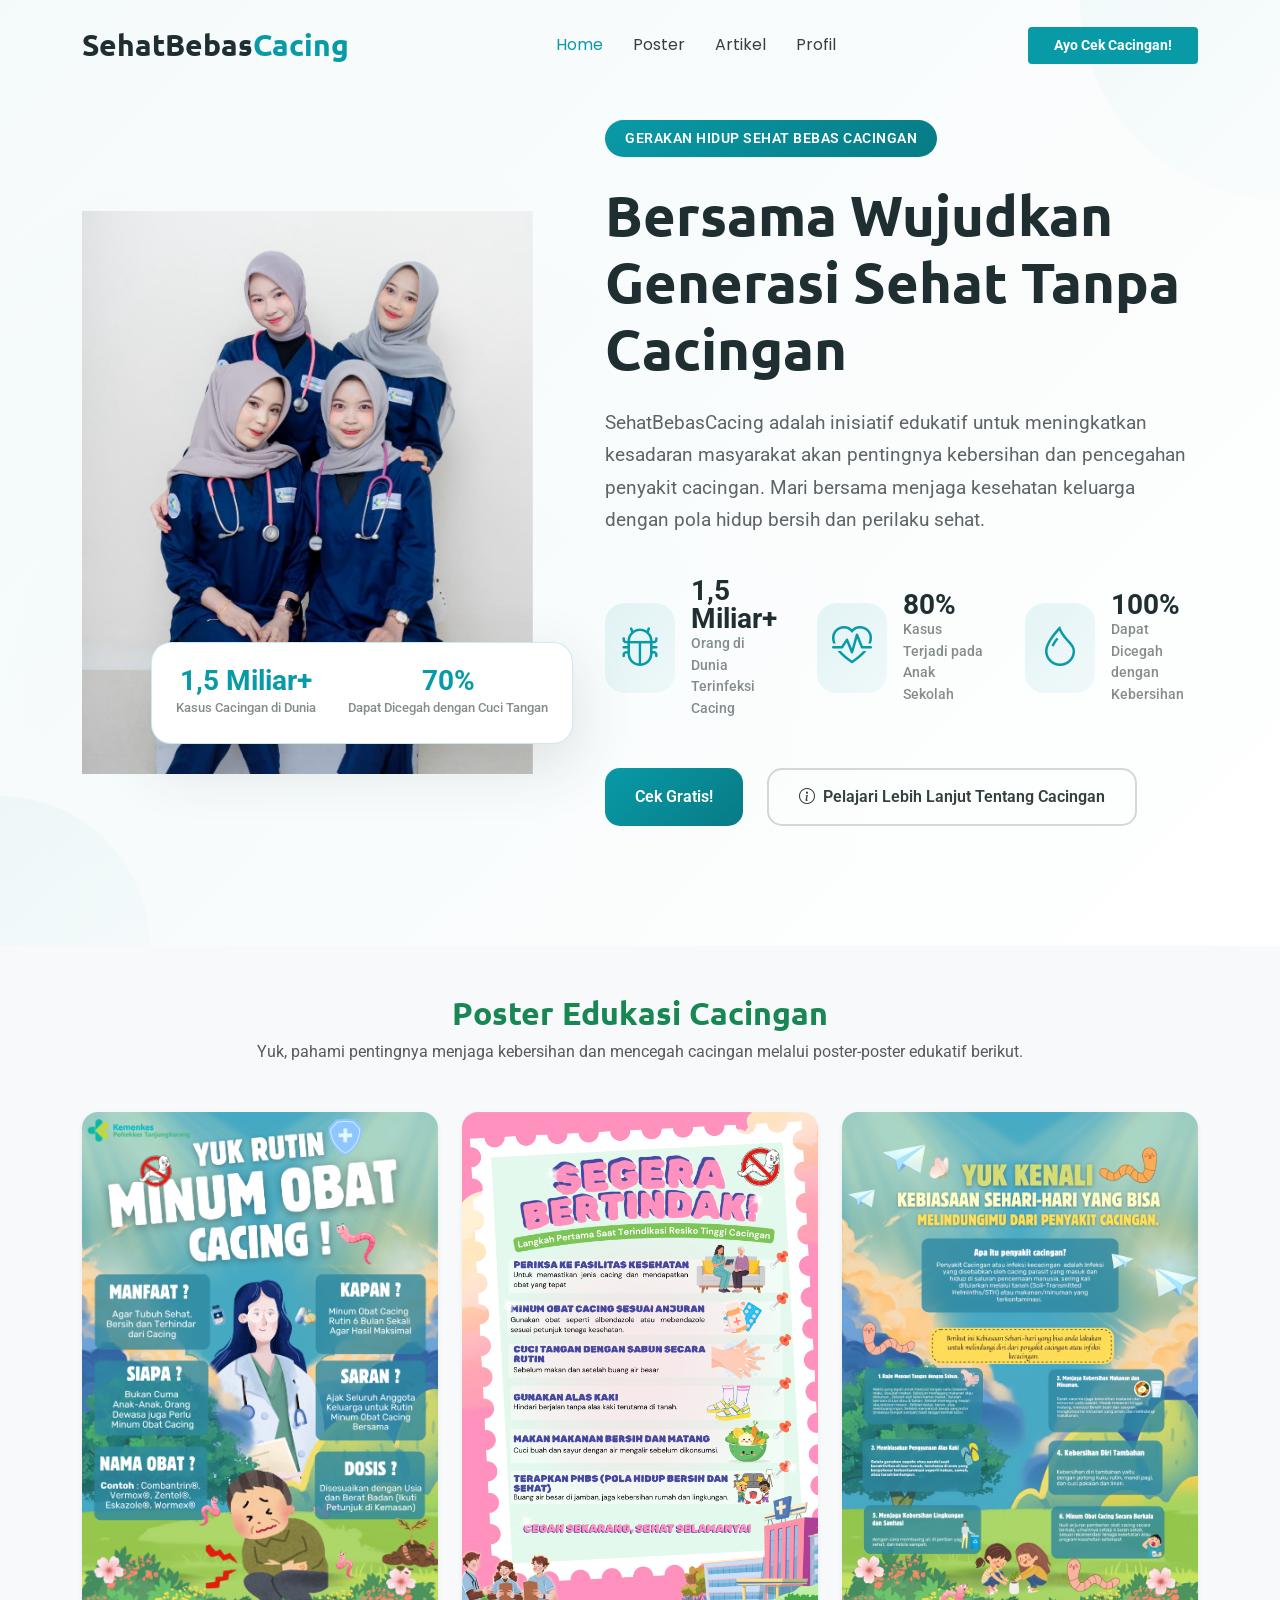
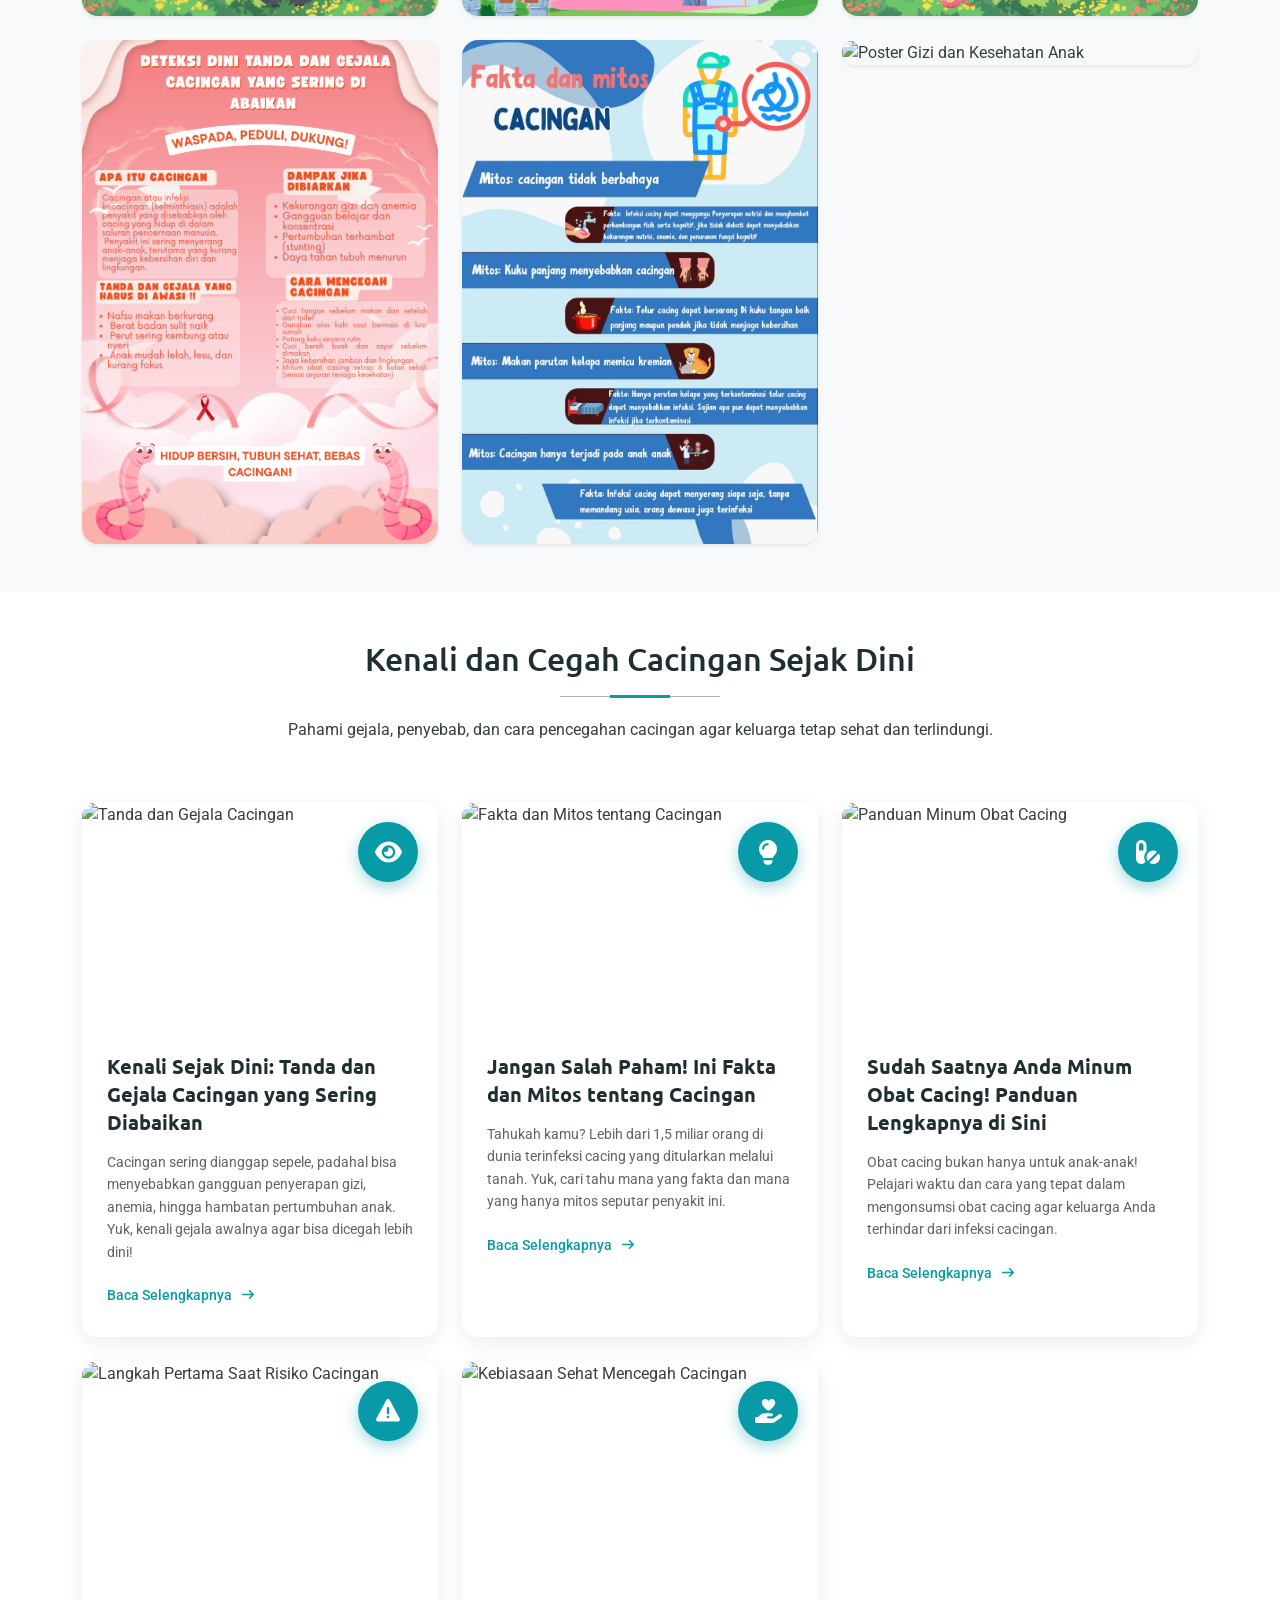
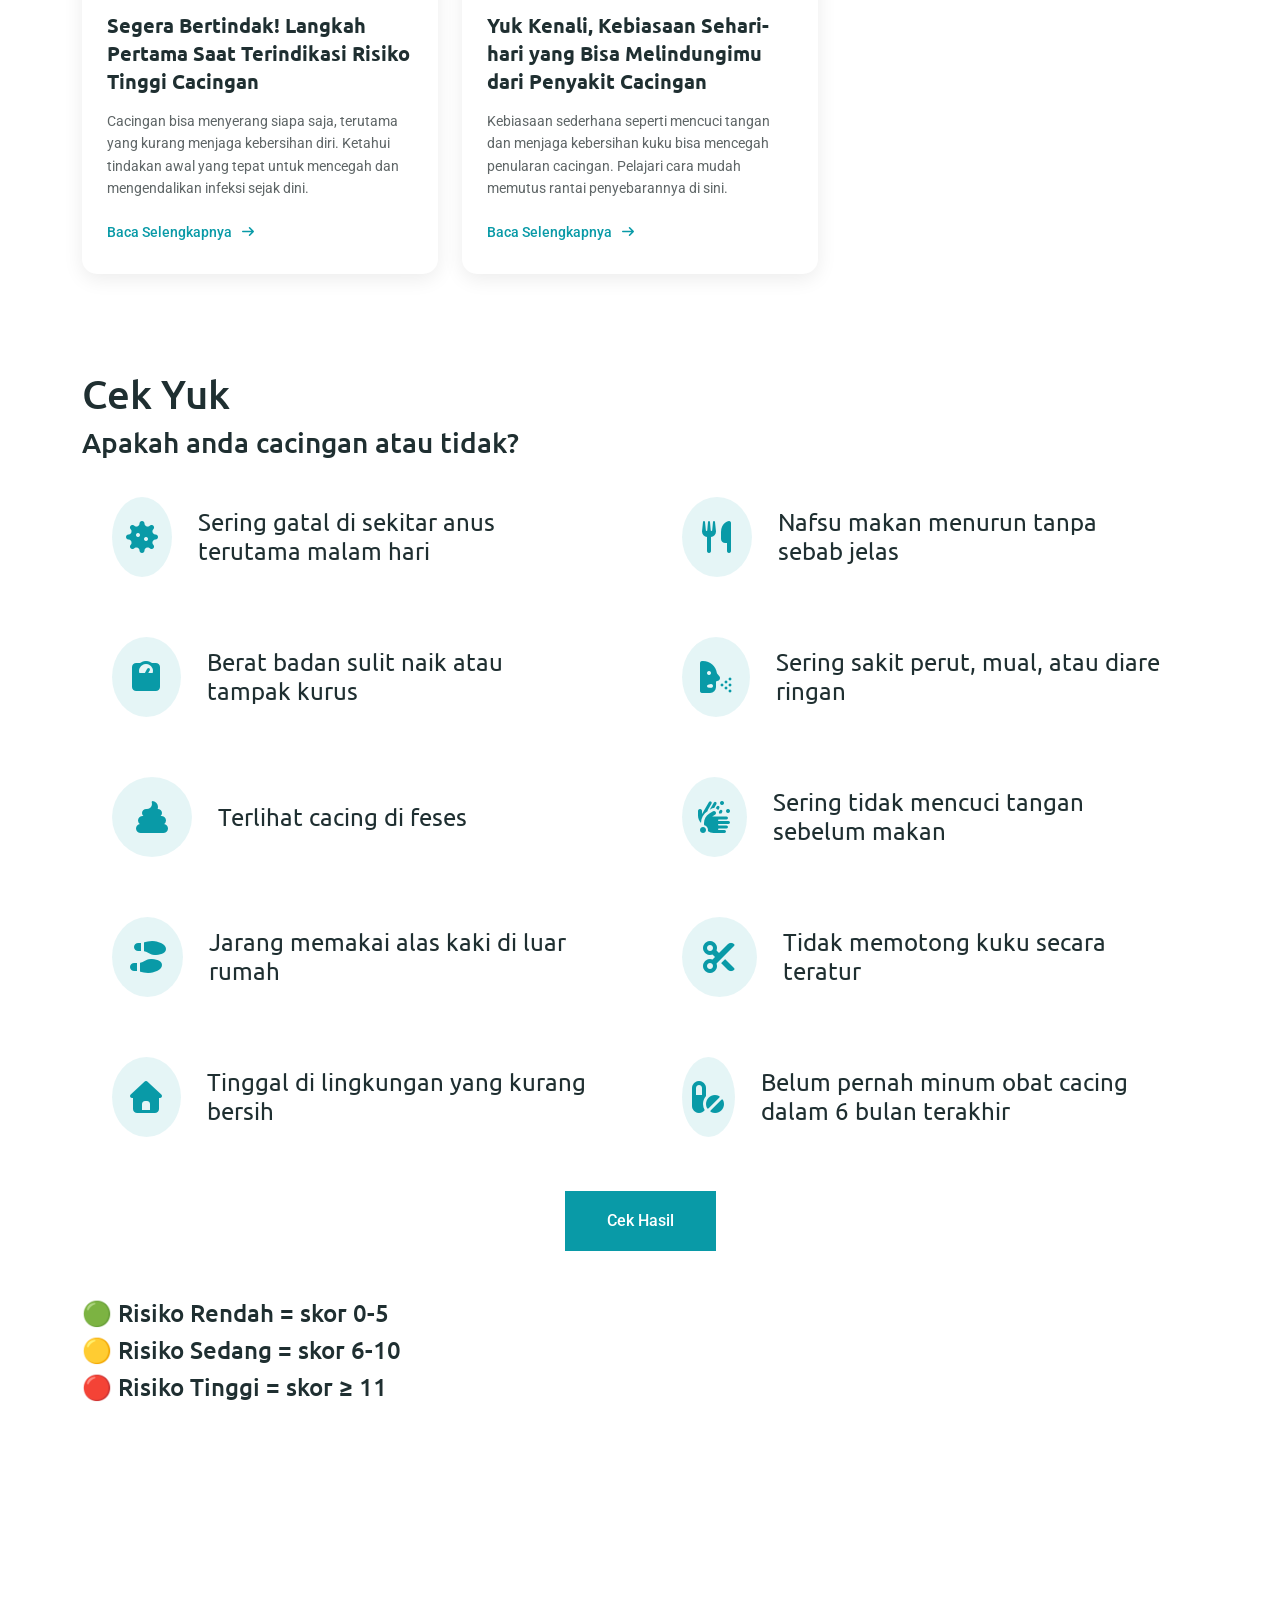
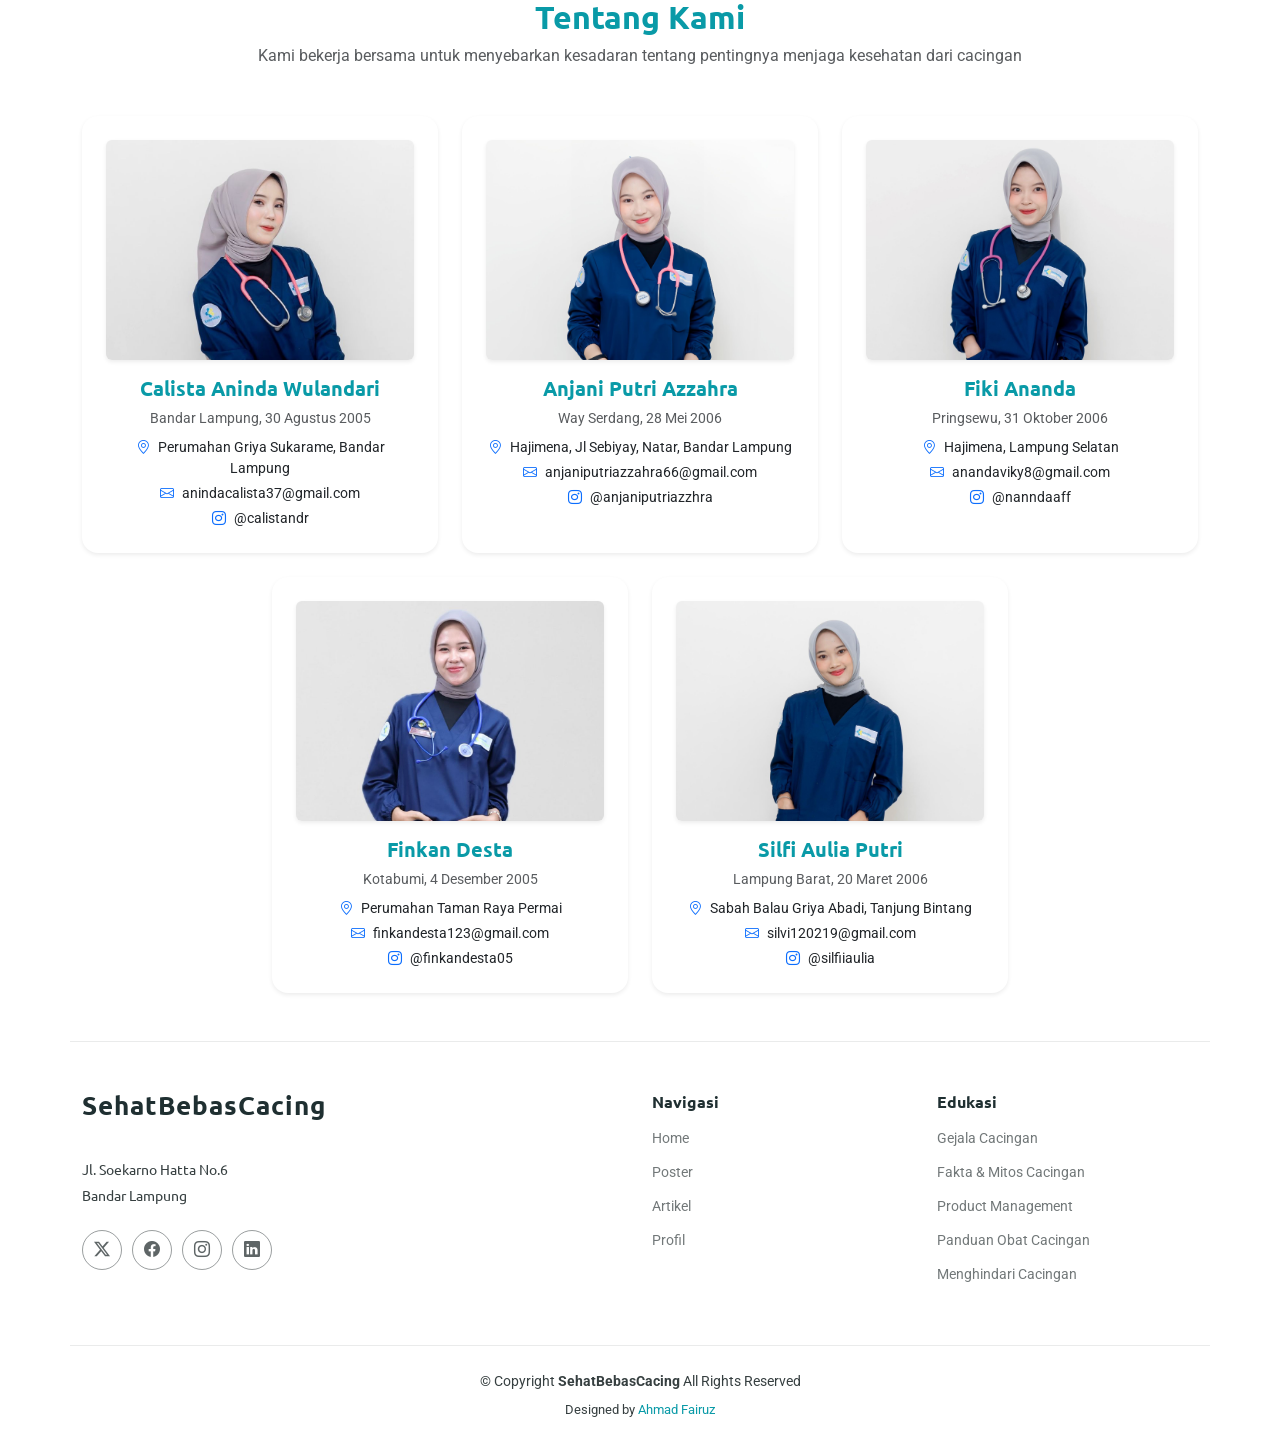
==== commit 773c35b9: "keterangan skor" ====
--- a/index.html
+++ b/index.html
@@ -194,8 +194,7 @@
                             <div class="cta-section">
                                 <div class="cta-buttons">
                                     <a href="#featured-departments" class="btn btn-primary">Cek Gratis!</a>
-                                    <a href="#featured-services"
-                                        class="btn btn-secondary">
+                                    <a href="#featured-services" class="btn btn-secondary">
                                         <i class="bi bi-info-circle"></i>
                                         Pelajari Lebih Lanjut Tentang Cacingan
                                     </a>
@@ -421,7 +420,7 @@
                 <div class="departments-showcase mb">
                     <h1>Cek Yuk</h1>
                     <h3 class="mb-2">Apakah anda cacingan atau tidak?</h3>
-                    <form id="gejalaForm" method="POST" action="forms/cek_gejala.php">
+                    <form id="gejalaForm" method="POST" action="api/cek_gejala.php">
                         <div class="departments-grid">
                             <div class="row">
                                 <!-- Gejala 1 -->
@@ -585,6 +584,11 @@
                                 <button type="submit" class="btn btn-primary">Cek Hasil</button>
                             </div>
                             <div id="hasil-pemeriksaan" class="mt-5 shadow-lg" style="border-radius: 25px;"></div>
+                            <div class="mt-4">
+                                <h4>🟢 Risiko Rendah = skor 0-5</h4>
+                                <h4> 🟡 Risiko Sedang = skor 6-10</h4>
+                                <h4> 🔴 Risiko Tinggi = skor ≥ 11</h4>
+                            </div>
                     </form>
                 </div>
             </div>
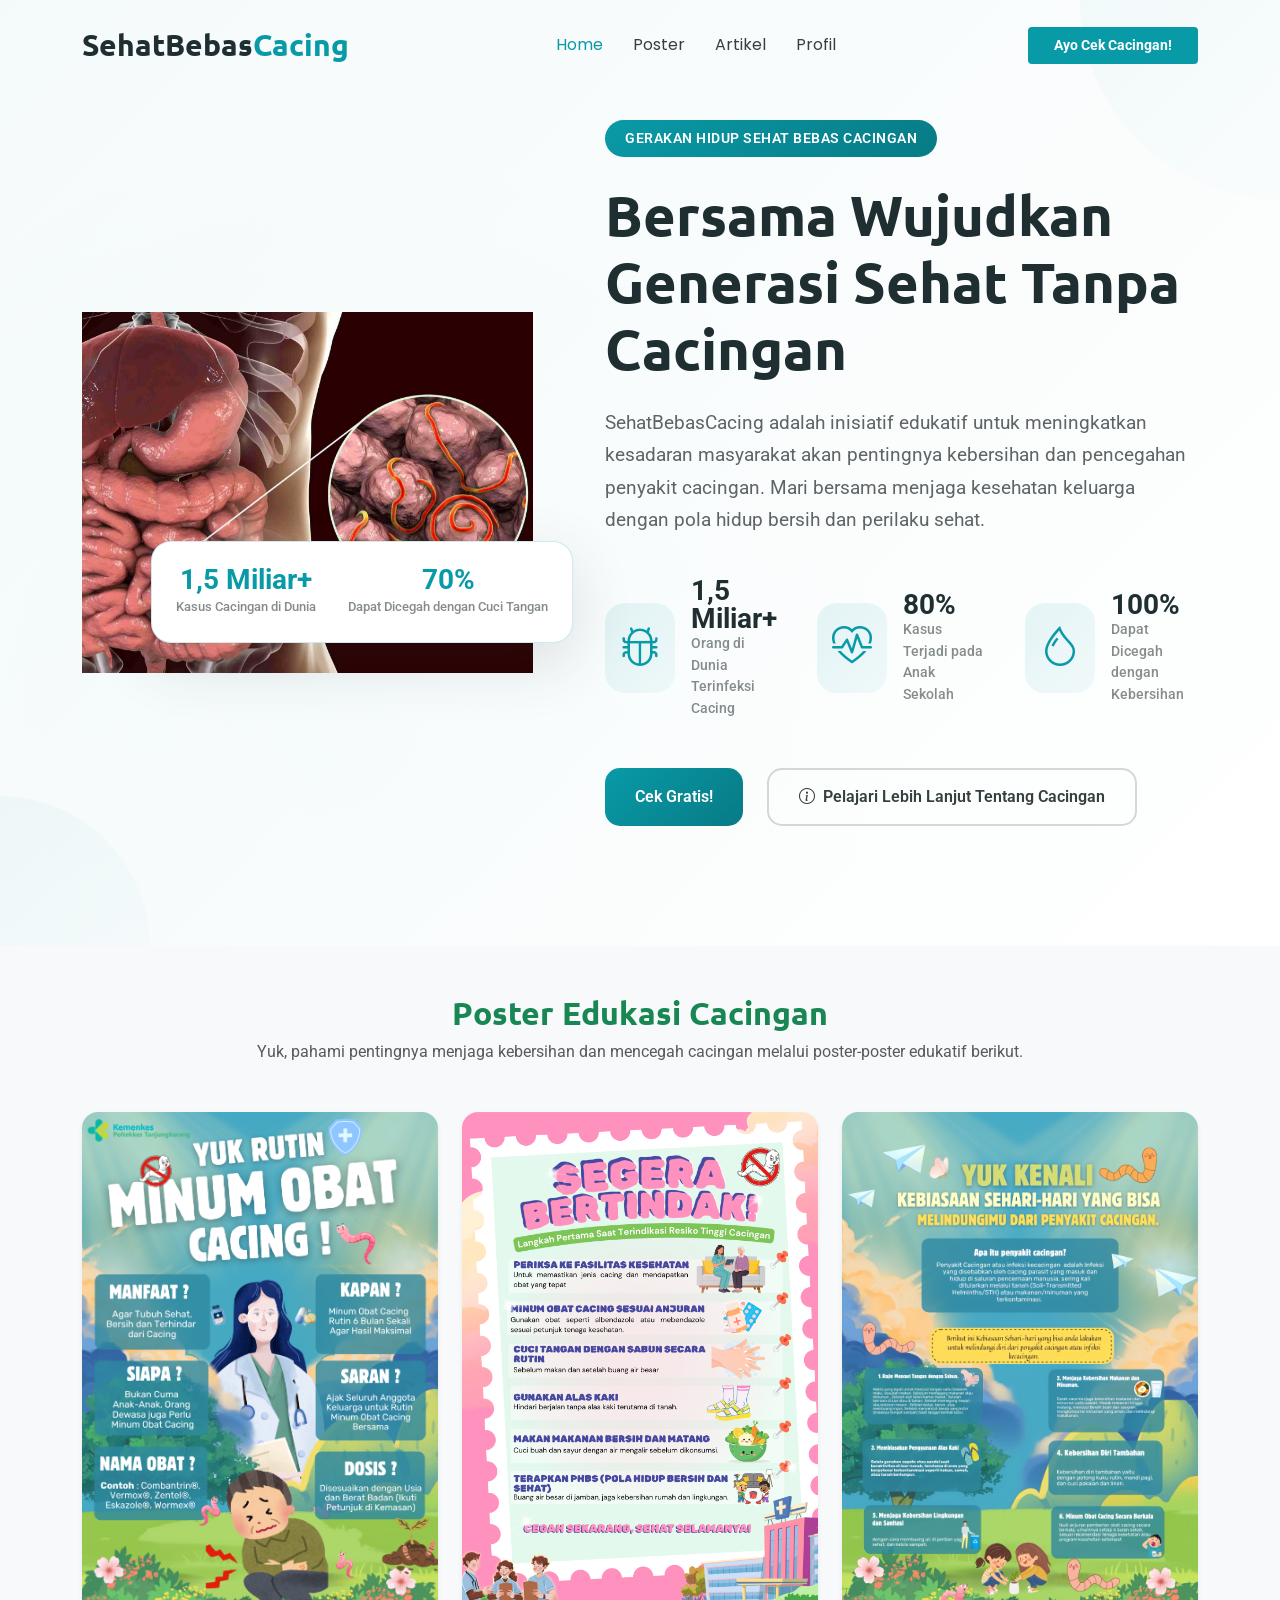
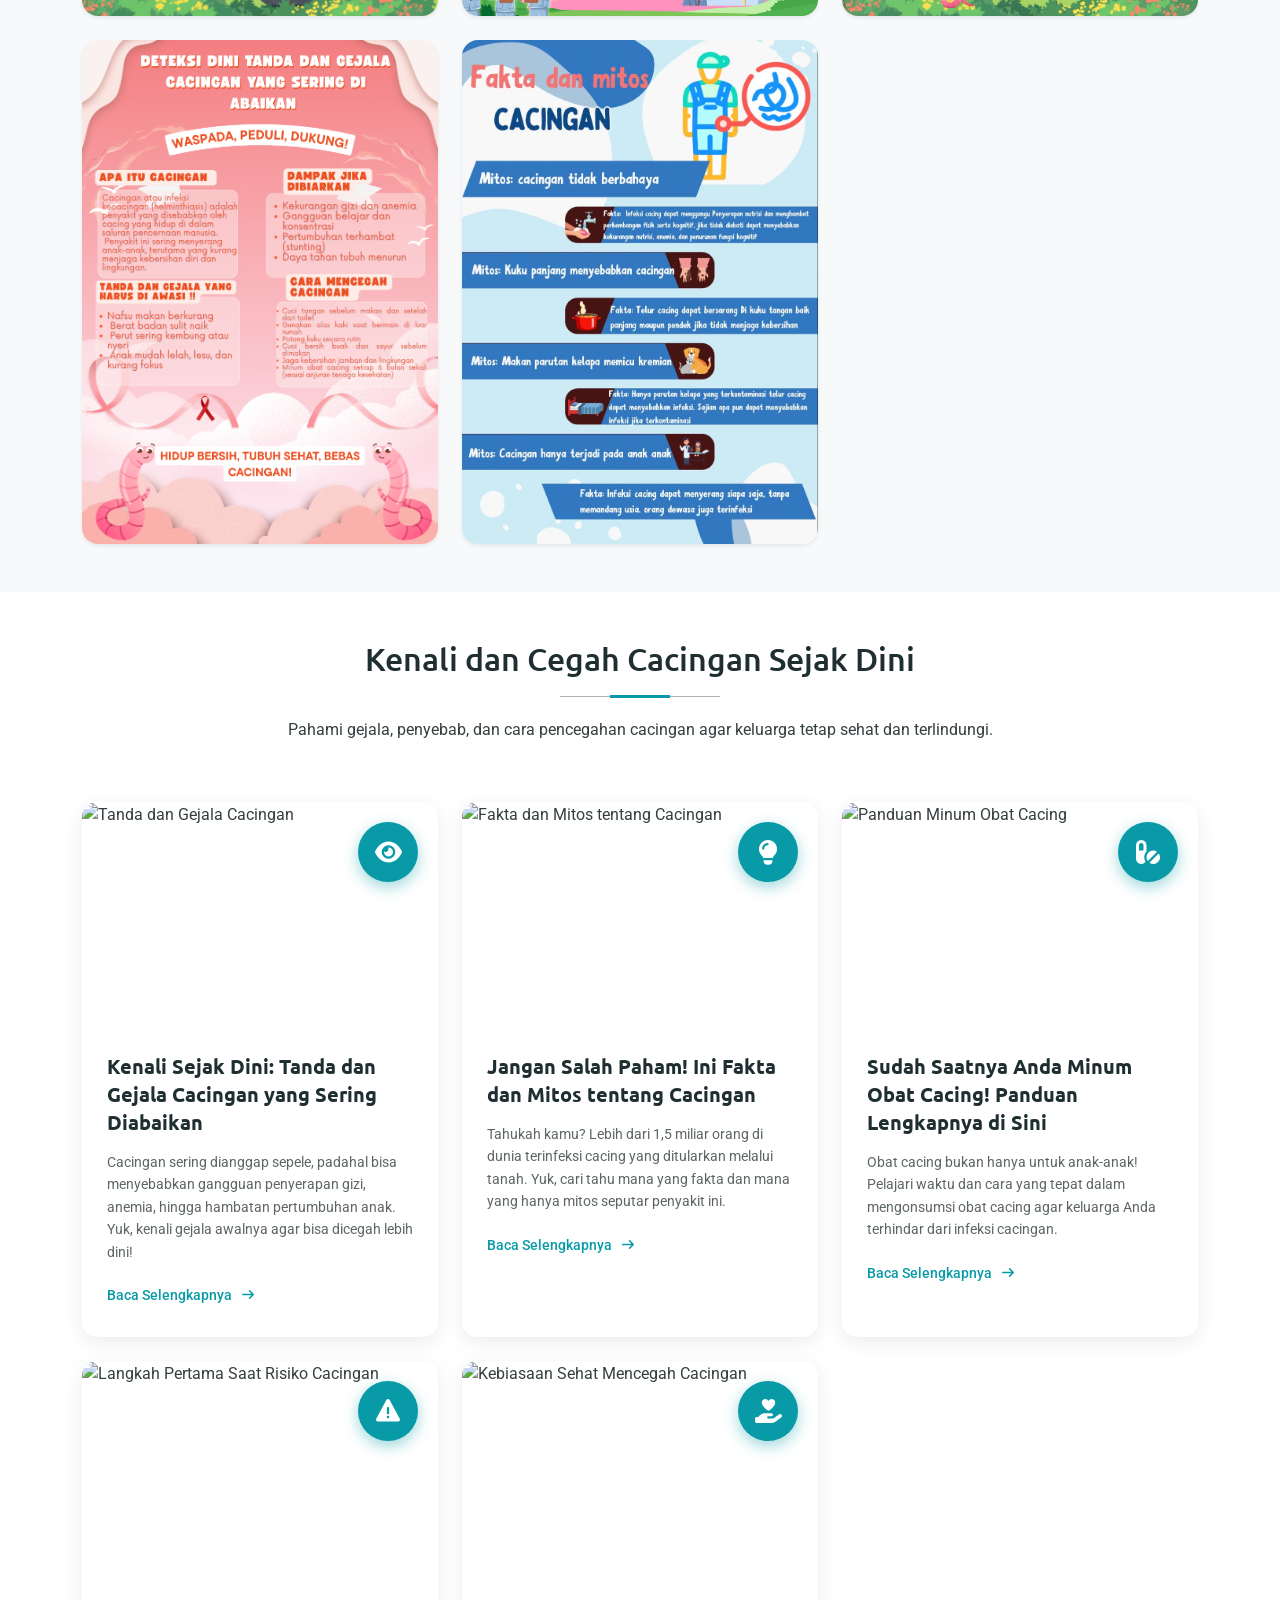
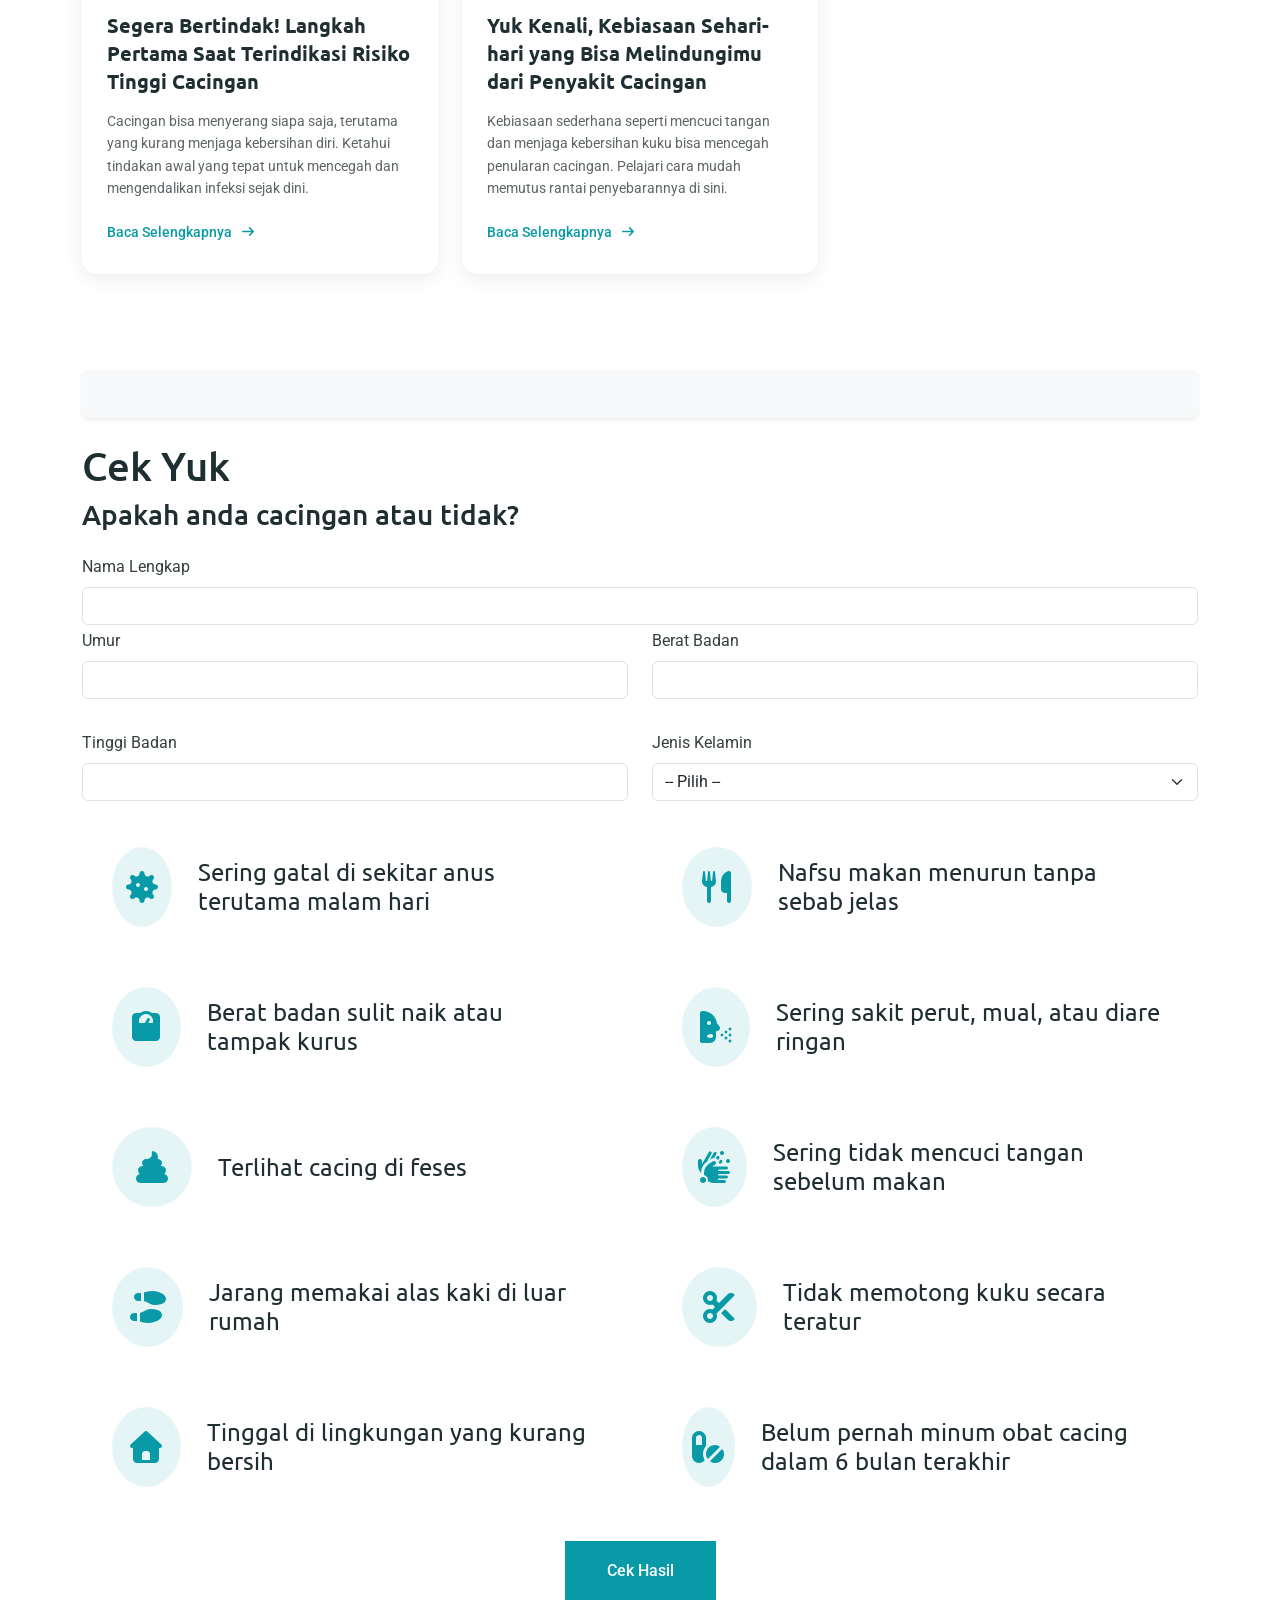
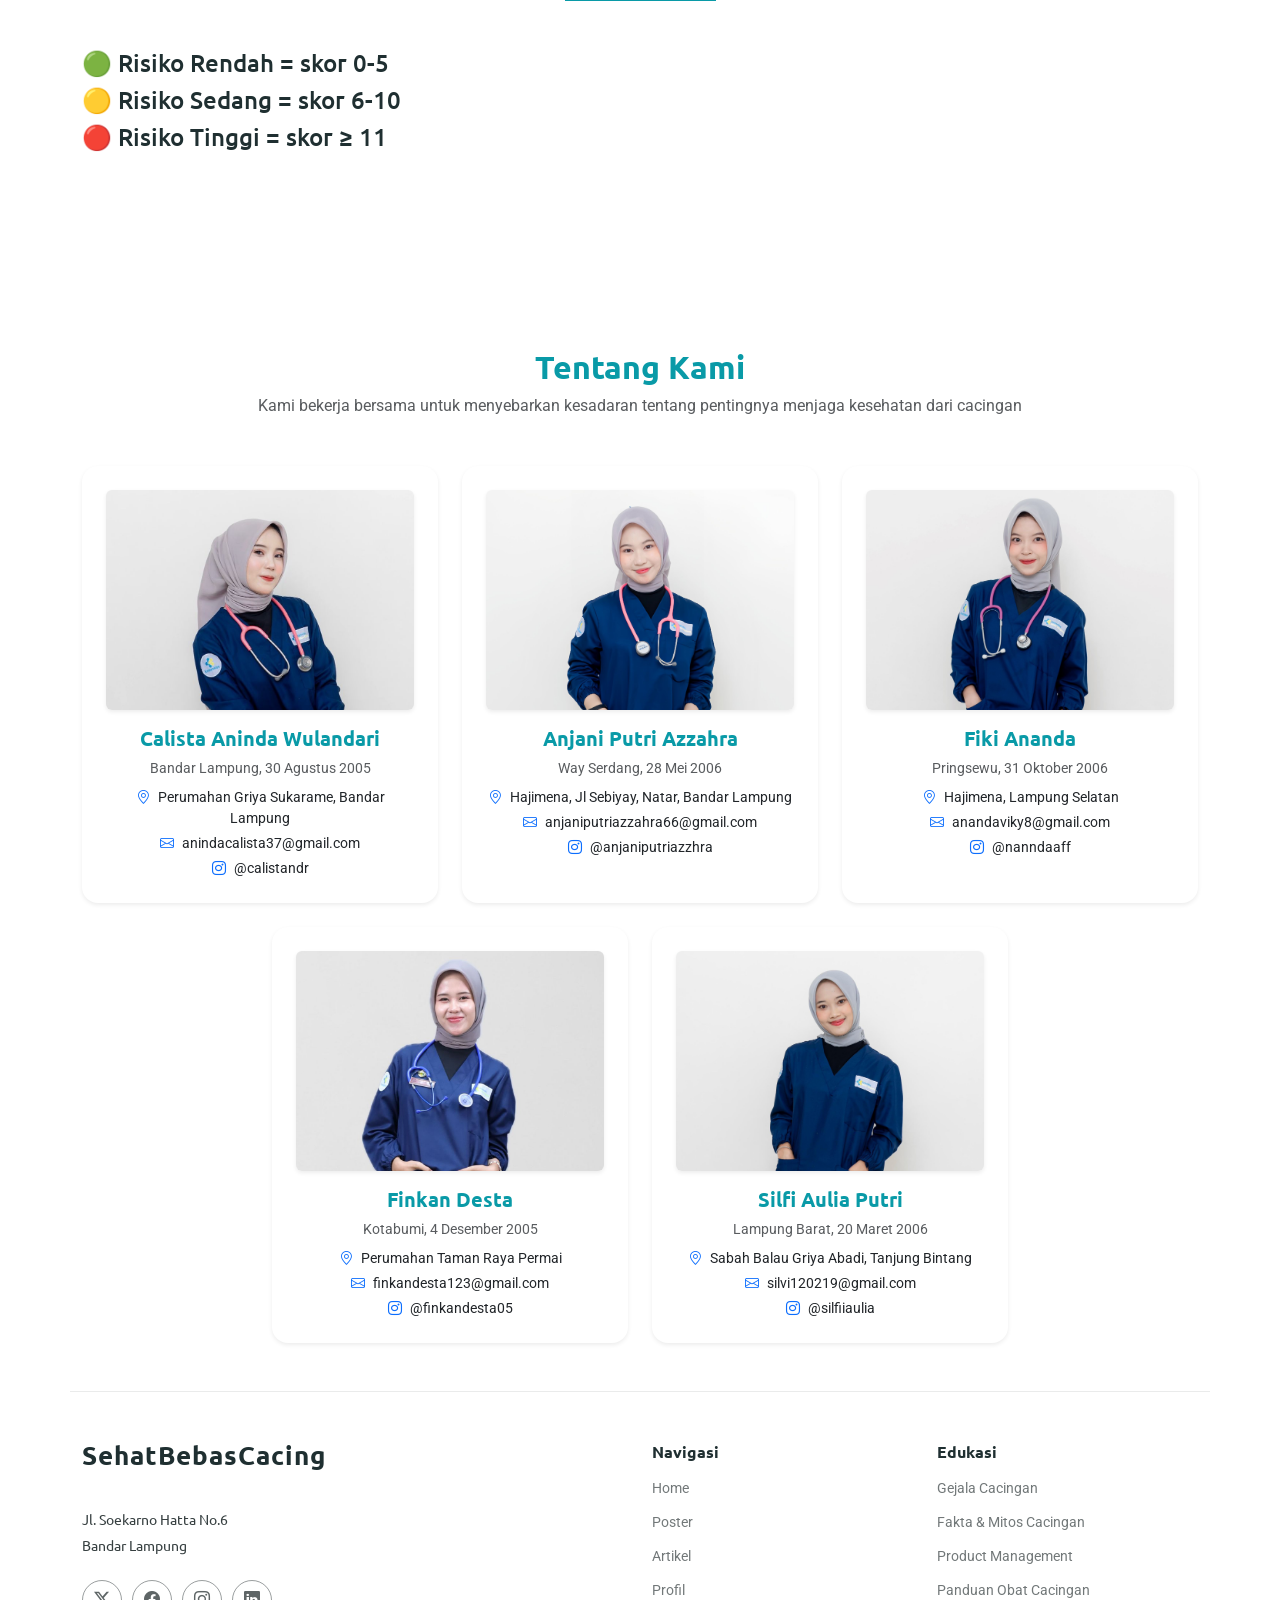
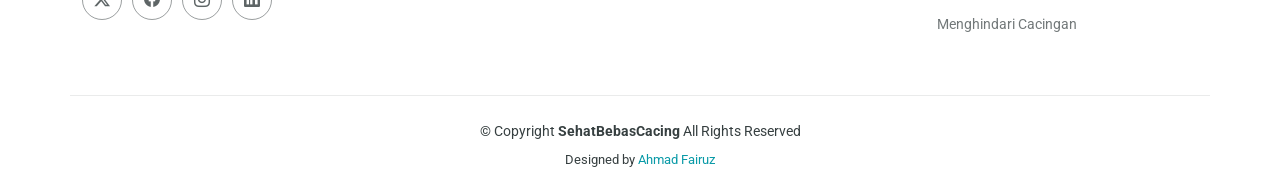
==== commit 6f767682: "add biodata gejala" ====
--- a/index.html
+++ b/index.html
@@ -115,15 +115,19 @@
                                 data-bs-ride="carousel" data-bs-interval="3000">
                                 <div class="carousel-inner">
                                     <div class="carousel-item active">
-                                        <img class="d-block w-100" src="assets/img/cacing/bareng1.jpg"
+                                        <img class="d-block w-100" src="assets/img/cacing/home1.jpg"
                                             alt="Edukasi Cegah Cacingan 1">
                                     </div>
                                     <div class="carousel-item">
-                                        <img class="d-block w-100" src="assets/img/cacing/bareng2.jpg"
+                                        <img class="d-block w-100" src="assets/img/cacing/home2.jpg"
                                             alt="Edukasi Cegah Cacingan 2">
                                     </div>
                                     <div class="carousel-item">
-                                        <img class="d-block w-100" src="assets/img/cacing/bareng3.jpg"
+                                        <img class="d-block w-100" src="assets/img/cacing/home3.jpg"
+                                            alt="Edukasi Cegah Cacingan 3">
+                                    </div>
+                                    <div class="carousel-item">
+                                        <img class="d-block w-100" src="assets/img/cacing/home4.jpg"
                                             alt="Edukasi Cegah Cacingan 3">
                                     </div>
                                 </div>
@@ -277,14 +281,6 @@
                                 class="img-fluid poster-img">
                         </div>
                     </div>
-
-                    <!-- Poster 6 -->
-                    <div class="col-md-4 col-sm-6" data-aos="zoom-in" data-aos-delay="600">
-                        <div class="poster-card shadow-sm rounded-4 overflow-hidden">
-                            <img src="https://i.ibb.co/sKbfLZQ/poster-gizi-anak.jpg"
-                                alt="Poster Gizi dan Kesehatan Anak" class="img-fluid poster-img">
-                        </div>
-                    </div>
                 </div>
             </div>
         </section>
@@ -418,178 +414,215 @@
         <section id="featured-departments" class="py-5 featured-departments section">
             <div class="container" data-aos="fade-up" data-aos-delay="100">
                 <div class="departments-showcase mb">
+                    <div id="biodata-container" class="mb-4 p-4 bg-light shadow-sm rounded"></div>
+
                     <h1>Cek Yuk</h1>
                     <h3 class="mb-2">Apakah anda cacingan atau tidak?</h3>
+
                     <form id="gejalaForm" method="POST" action="api/cek_gejala.php">
-                        <div class="departments-grid">
-                            <div class="row">
-                                <!-- Gejala 1 -->
-                                <div class="col-lg-6 col-md-2" data-aos="fade-up" data-aos-delay="100">
-                                    <label class="department-card">
-                                        <input type="checkbox" name="gejala[]"
-                                            value="Sering gatal di sekitar anus terutama malam hari (+3)" hidden />
-                                        <div class="card-icon"><i class="fas fa-virus"></i></div>
-                                        <div class="card-content">
-                                            <h3 class="card-title">
-                                                Sering gatal di sekitar anus terutama malam hari
-                                            </h3>
-                                            <!-- <p class="card-description">(+3)</p> -->
-                                        </div>
-                                    </label>
-                                </div>
-
-                                <!-- Gejala 2 -->
-                                <div class="col-lg-6 col-md-6" data-aos="fade-up" data-aos-delay="150">
-                                    <label class="department-card">
-                                        <input type="checkbox" name="gejala[]"
-                                            value="Nafsu makan menurun tanpa sebab jelas (+2)" hidden />
-                                        <div class="card-icon">
-                                            <i class="fas fa-utensils"></i>
-                                        </div>
-                                        <div class="card-content">
-                                            <h3 class="card-title">
-                                                Nafsu makan menurun tanpa sebab jelas
-                                            </h3>
-                                            <!-- <p class="card-description">(+2)</p> -->
-                                        </div>
-                                    </label>
-                                </div>
-
-                                <!-- Gejala 3 -->
-                                <div class="col-lg-6 col-md-6" data-aos="fade-up" data-aos-delay="200">
-                                    <label class="department-card">
-                                        <input type="checkbox" name="gejala[]"
-                                            value="Berat badan sulit naik atau tampak kurus (+2)" hidden />
-                                        <div class="card-icon"><i class="fas fa-weight"></i></div>
-                                        <div class="card-content">
-                                            <h3 class="card-title">
-                                                Berat badan sulit naik atau tampak kurus
-                                            </h3>
-                                            <!-- <p class="card-description">(+2)</p> -->
-                                        </div>
-                                    </label>
-                                </div>
-
-                                <!-- Gejala 4 -->
-                                <div class="col-lg-6 col-md-6" data-aos="fade-up" data-aos-delay="250">
-                                    <label class="department-card">
-                                        <input type="checkbox" name="gejala[]"
-                                            value="Sering sakit perut, mual, atau diare ringan (+2)" hidden />
-                                        <div class="card-icon">
-                                            <i class="fas fa-head-side-cough"></i>
-                                        </div>
-                                        <div class="card-content">
-                                            <h3 class="card-title">
-                                                Sering sakit perut, mual, atau diare ringan
-                                            </h3>
-                                            <!-- <p class="card-description">(+2)</p> -->
-                                        </div>
-                                    </label>
-                                </div>
-
-                                <!-- Gejala 5 -->
-                                <div class="col-lg-6 col-md-6" data-aos="fade-up" data-aos-delay="300">
-                                    <label class="department-card">
-                                        <input type="checkbox" name="gejala[]" value="Terlihat cacing di feses (+5)"
-                                            hidden />
-                                        <div class="card-icon"><i class="fas fa-poop"></i></div>
-                                        <div class="card-content">
-                                            <h3 class="card-title">Terlihat cacing di feses</h3>
-                                            <!-- <p class="card-description">(+5)</p> -->
-                                        </div>
-                                    </label>
-                                </div>
-
-                                <!-- Gejala 6 -->
-                                <div class="col-lg-6 col-md-6" data-aos="fade-up" data-aos-delay="350">
-                                    <label class="department-card">
-                                        <input type="checkbox" name="gejala[]"
-                                            value="Sering tidak mencuci tangan sebelum makan (+2)" hidden />
-                                        <div class="card-icon">
-                                            <i class="fas fa-hands-wash"></i>
-                                        </div>
-                                        <div class="card-content">
-                                            <h3 class="card-title">
-                                                Sering tidak mencuci tangan sebelum makan
-                                            </h3>
-                                            <!-- <p class="card-description">(+2)</p> -->
-                                        </div>
-                                    </label>
-                                </div>
-
-                                <!-- Gejala 7 -->
-                                <div class="col-lg-6 col-md-6" data-aos="fade-up" data-aos-delay="400">
-                                    <label class="department-card">
-                                        <input type="checkbox" name="gejala[]"
-                                            value="Jarang memakai alas kaki di luar rumah (+2)" hidden />
-                                        <div class="card-icon">
-                                            <i class="fas fa-shoe-prints"></i>
-                                        </div>
-                                        <div class="card-content">
-                                            <h3 class="card-title">
-                                                Jarang memakai alas kaki di luar rumah
-                                            </h3>
-                                            <!-- <p class="card-description">(+2)</p> -->
-                                        </div>
-                                    </label>
-                                </div>
-
-                                <!-- Gejala 8 -->
-                                <div class="col-lg-6 col-md-6" data-aos="fade-up" data-aos-delay="450">
-                                    <label class="department-card">
-                                        <input type="checkbox" name="gejala[]"
-                                            value="Tidak memotong kuku secara teratur (+1)" hidden />
-                                        <div class="card-icon"><i class="fas fa-cut"></i></div>
-                                        <div class="card-content">
-                                            <h3 class="card-title">
-                                                Tidak memotong kuku secara teratur
-                                            </h3>
-                                            <!-- <p class="card-description">(+1)</p> -->
-                                        </div>
-                                    </label>
-                                </div>
-
-                                <!-- Gejala 9 -->
-                                <div class="col-lg-6 col-md-6" data-aos="fade-up" data-aos-delay="500">
-                                    <label class="department-card">
-                                        <input type="checkbox" name="gejala[]"
-                                            value="Tinggal di lingkungan yang kurang bersih (+2)" hidden />
-                                        <div class="card-icon"><i class="fas fa-home"></i></div>
-                                        <div class="card-content">
-                                            <h3 class="card-title">
-                                                Tinggal di lingkungan yang kurang bersih
-                                            </h3>
-                                            <!-- <p class="card-description">(+2)</p> -->
-                                        </div>
-                                    </label>
-                                </div>
-
-                                <!-- Gejala 10 -->
-                                <div class="col-lg-6 col-md-6" data-aos="fade-up" data-aos-delay="550">
-                                    <label class="department-card">
-                                        <input type="checkbox" name="gejala[]"
-                                            value="Belum pernah minum obat cacing dalam 6 bulan terakhir (+2)"
-                                            hidden />
-                                        <div class="card-icon"><i class="fas fa-pills"></i></div>
-                                        <div class="card-content">
-                                            <h3 class="card-title">
-                                                Belum pernah minum obat cacing dalam 6 bulan terakhir
-                                            </h3>
-                                            <!-- <p class="card-description">(+2)</p> -->
-                                        </div>
-                                    </label>
-                                </div>
-                            </div>
-                            <div class="text-center mt-4">
-                                <button type="submit" class="btn btn-primary">Cek Hasil</button>
-                            </div>
-                            <div id="hasil-pemeriksaan" class="mt-5 shadow-lg" style="border-radius: 25px;"></div>
-                            <div class="mt-4">
-                                <h4>🟢 Risiko Rendah = skor 0-5</h4>
-                                <h4> 🟡 Risiko Sedang = skor 6-10</h4>
-                                <h4> 🔴 Risiko Tinggi = skor ≥ 11</h4>
-                            </div>
+                        <!-- BIODATA -->
+                        <div class="mb-1 mt-4">
+                            <label class="form-label">Nama Lengkap</label>
+                            <input type="text" name="nama" class="form-control" required>
+                        </div>
+                        <div class="row">
+                            <div class="col-md-6 mb-3">
+                                <label class="form-label">Umur</label>
+                                <input type="number" name="umur" class="form-control" required>
+                            </div>
+                            <div class="col-md-6 mb-3">
+                                <div class="mb-3">
+                                    <label class="form-label">Berat Badan</label>
+                                    <input type="number" name="berat_badan" class="form-control" required>
+                                </div>
+                            </div>
+                            <div class="col-md-6 mb-3">
+                                <label class="form-label">Tinggi Badan</label>
+                                <input type="number" name="tinggi_badan" class="form-control" required>
+                            </div class="col-md-6">
+                            <div class="col-md-6">
+                                <label class="form-label">Jenis Kelamin</label>
+                                <select name="jenis_kelamin" class="form-select" required>
+                                    <option value="">-- Pilih --</option>
+                                    <option value="Laki-laki">Laki-laki</option>
+                                    <option value="Perempuan">Perempuan</option>
+                                </select>
+                            </div>
+
+                        </div>
+
+                </div>
+
+
+                <div class="departments-grid">
+                    <div class="row">
+                        <!-- Gejala 1 -->
+                        <div class="col-lg-6 col-md-2" data-aos="fade-up" data-aos-delay="100">
+                            <label class="department-card">
+                                <input type="checkbox" name="gejala[]"
+                                    value="Sering gatal di sekitar anus terutama malam hari (+3)" hidden />
+                                <div class="card-icon"><i class="fas fa-virus"></i></div>
+                                <div class="card-content">
+                                    <h3 class="card-title">
+                                        Sering gatal di sekitar anus terutama malam hari
+                                    </h3>
+                                    <!-- <p class="card-description">(+3)</p> -->
+                                </div>
+                            </label>
+                        </div>
+
+                        <!-- Gejala 2 -->
+                        <div class="col-lg-6 col-md-6" data-aos="fade-up" data-aos-delay="150">
+                            <label class="department-card">
+                                <input type="checkbox" name="gejala[]"
+                                    value="Nafsu makan menurun tanpa sebab jelas (+2)" hidden />
+                                <div class="card-icon">
+                                    <i class="fas fa-utensils"></i>
+                                </div>
+                                <div class="card-content">
+                                    <h3 class="card-title">
+                                        Nafsu makan menurun tanpa sebab jelas
+                                    </h3>
+                                    <!-- <p class="card-description">(+2)</p> -->
+                                </div>
+                            </label>
+                        </div>
+
+                        <!-- Gejala 3 -->
+                        <div class="col-lg-6 col-md-6" data-aos="fade-up" data-aos-delay="200">
+                            <label class="department-card">
+                                <input type="checkbox" name="gejala[]"
+                                    value="Berat badan sulit naik atau tampak kurus (+2)" hidden />
+                                <div class="card-icon"><i class="fas fa-weight"></i></div>
+                                <div class="card-content">
+                                    <h3 class="card-title">
+                                        Berat badan sulit naik atau tampak kurus
+                                    </h3>
+                                    <!-- <p class="card-description">(+2)</p> -->
+                                </div>
+                            </label>
+                        </div>
+
+                        <!-- Gejala 4 -->
+                        <div class="col-lg-6 col-md-6" data-aos="fade-up" data-aos-delay="250">
+                            <label class="department-card">
+                                <input type="checkbox" name="gejala[]"
+                                    value="Sering sakit perut, mual, atau diare ringan (+2)" hidden />
+                                <div class="card-icon">
+                                    <i class="fas fa-head-side-cough"></i>
+                                </div>
+                                <div class="card-content">
+                                    <h3 class="card-title">
+                                        Sering sakit perut, mual, atau diare ringan
+                                    </h3>
+                                    <!-- <p class="card-description">(+2)</p> -->
+                                </div>
+                            </label>
+                        </div>
+
+                        <!-- Gejala 5 -->
+                        <div class="col-lg-6 col-md-6" data-aos="fade-up" data-aos-delay="300">
+                            <label class="department-card">
+                                <input type="checkbox" name="gejala[]" value="Terlihat cacing di feses (+5)"
+                                    hidden />
+                                <div class="card-icon"><i class="fas fa-poop"></i></div>
+                                <div class="card-content">
+                                    <h3 class="card-title">Terlihat cacing di feses</h3>
+                                    <!-- <p class="card-description">(+5)</p> -->
+                                </div>
+                            </label>
+                        </div>
+
+                        <!-- Gejala 6 -->
+                        <div class="col-lg-6 col-md-6" data-aos="fade-up" data-aos-delay="350">
+                            <label class="department-card">
+                                <input type="checkbox" name="gejala[]"
+                                    value="Sering tidak mencuci tangan sebelum makan (+2)" hidden />
+                                <div class="card-icon">
+                                    <i class="fas fa-hands-wash"></i>
+                                </div>
+                                <div class="card-content">
+                                    <h3 class="card-title">
+                                        Sering tidak mencuci tangan sebelum makan
+                                    </h3>
+                                    <!-- <p class="card-description">(+2)</p> -->
+                                </div>
+                            </label>
+                        </div>
+
+                        <!-- Gejala 7 -->
+                        <div class="col-lg-6 col-md-6" data-aos="fade-up" data-aos-delay="400">
+                            <label class="department-card">
+                                <input type="checkbox" name="gejala[]"
+                                    value="Jarang memakai alas kaki di luar rumah (+2)" hidden />
+                                <div class="card-icon">
+                                    <i class="fas fa-shoe-prints"></i>
+                                </div>
+                                <div class="card-content">
+                                    <h3 class="card-title">
+                                        Jarang memakai alas kaki di luar rumah
+                                    </h3>
+                                    <!-- <p class="card-description">(+2)</p> -->
+                                </div>
+                            </label>
+                        </div>
+
+                        <!-- Gejala 8 -->
+                        <div class="col-lg-6 col-md-6" data-aos="fade-up" data-aos-delay="450">
+                            <label class="department-card">
+                                <input type="checkbox" name="gejala[]"
+                                    value="Tidak memotong kuku secara teratur (+1)" hidden />
+                                <div class="card-icon"><i class="fas fa-cut"></i></div>
+                                <div class="card-content">
+                                    <h3 class="card-title">
+                                        Tidak memotong kuku secara teratur
+                                    </h3>
+                                    <!-- <p class="card-description">(+1)</p> -->
+                                </div>
+                            </label>
+                        </div>
+
+                        <!-- Gejala 9 -->
+                        <div class="col-lg-6 col-md-6" data-aos="fade-up" data-aos-delay="500">
+                            <label class="department-card">
+                                <input type="checkbox" name="gejala[]"
+                                    value="Tinggal di lingkungan yang kurang bersih (+2)" hidden />
+                                <div class="card-icon"><i class="fas fa-home"></i></div>
+                                <div class="card-content">
+                                    <h3 class="card-title">
+                                        Tinggal di lingkungan yang kurang bersih
+                                    </h3>
+                                    <!-- <p class="card-description">(+2)</p> -->
+                                </div>
+                            </label>
+                        </div>
+
+                        <!-- Gejala 10 -->
+                        <div class="col-lg-6 col-md-6" data-aos="fade-up" data-aos-delay="550">
+                            <label class="department-card">
+                                <input type="checkbox" name="gejala[]"
+                                    value="Belum pernah minum obat cacing dalam 6 bulan terakhir (+2)" hidden />
+                                <div class="card-icon"><i class="fas fa-pills"></i></div>
+                                <div class="card-content">
+                                    <h3 class="card-title">
+                                        Belum pernah minum obat cacing dalam 6 bulan terakhir
+                                    </h3>
+                                    <!-- <p class="card-description">(+2)</p> -->
+                                </div>
+                            </label>
+                        </div>
+                    </div>
+                    <div class="text-center mt-4">
+                        <button type="submit" class="btn btn-primary">Cek Hasil</button>
+                    </div>
+
                     </form>
+                    <div id="hasil-pemeriksaan" class="mt-5 shadow-lg" style="border-radius: 25px;"></div>
+                    <div class="mt-4">
+                        <h4>🟢 Risiko Rendah = skor 0-5</h4>
+                        <h4> 🟡 Risiko Sedang = skor 6-10</h4>
+                        <h4> 🔴 Risiko Tinggi = skor ≥ 11</h4>
+                    </div>
                 </div>
             </div>
         </section>
@@ -798,7 +831,7 @@
 
                 const formData = new FormData(form);
 
-                fetch(form.action, {
+                fetch(form.action + "?_=" + new Date().getTime(), {
                         method: "POST",
                         body: formData
                     })
